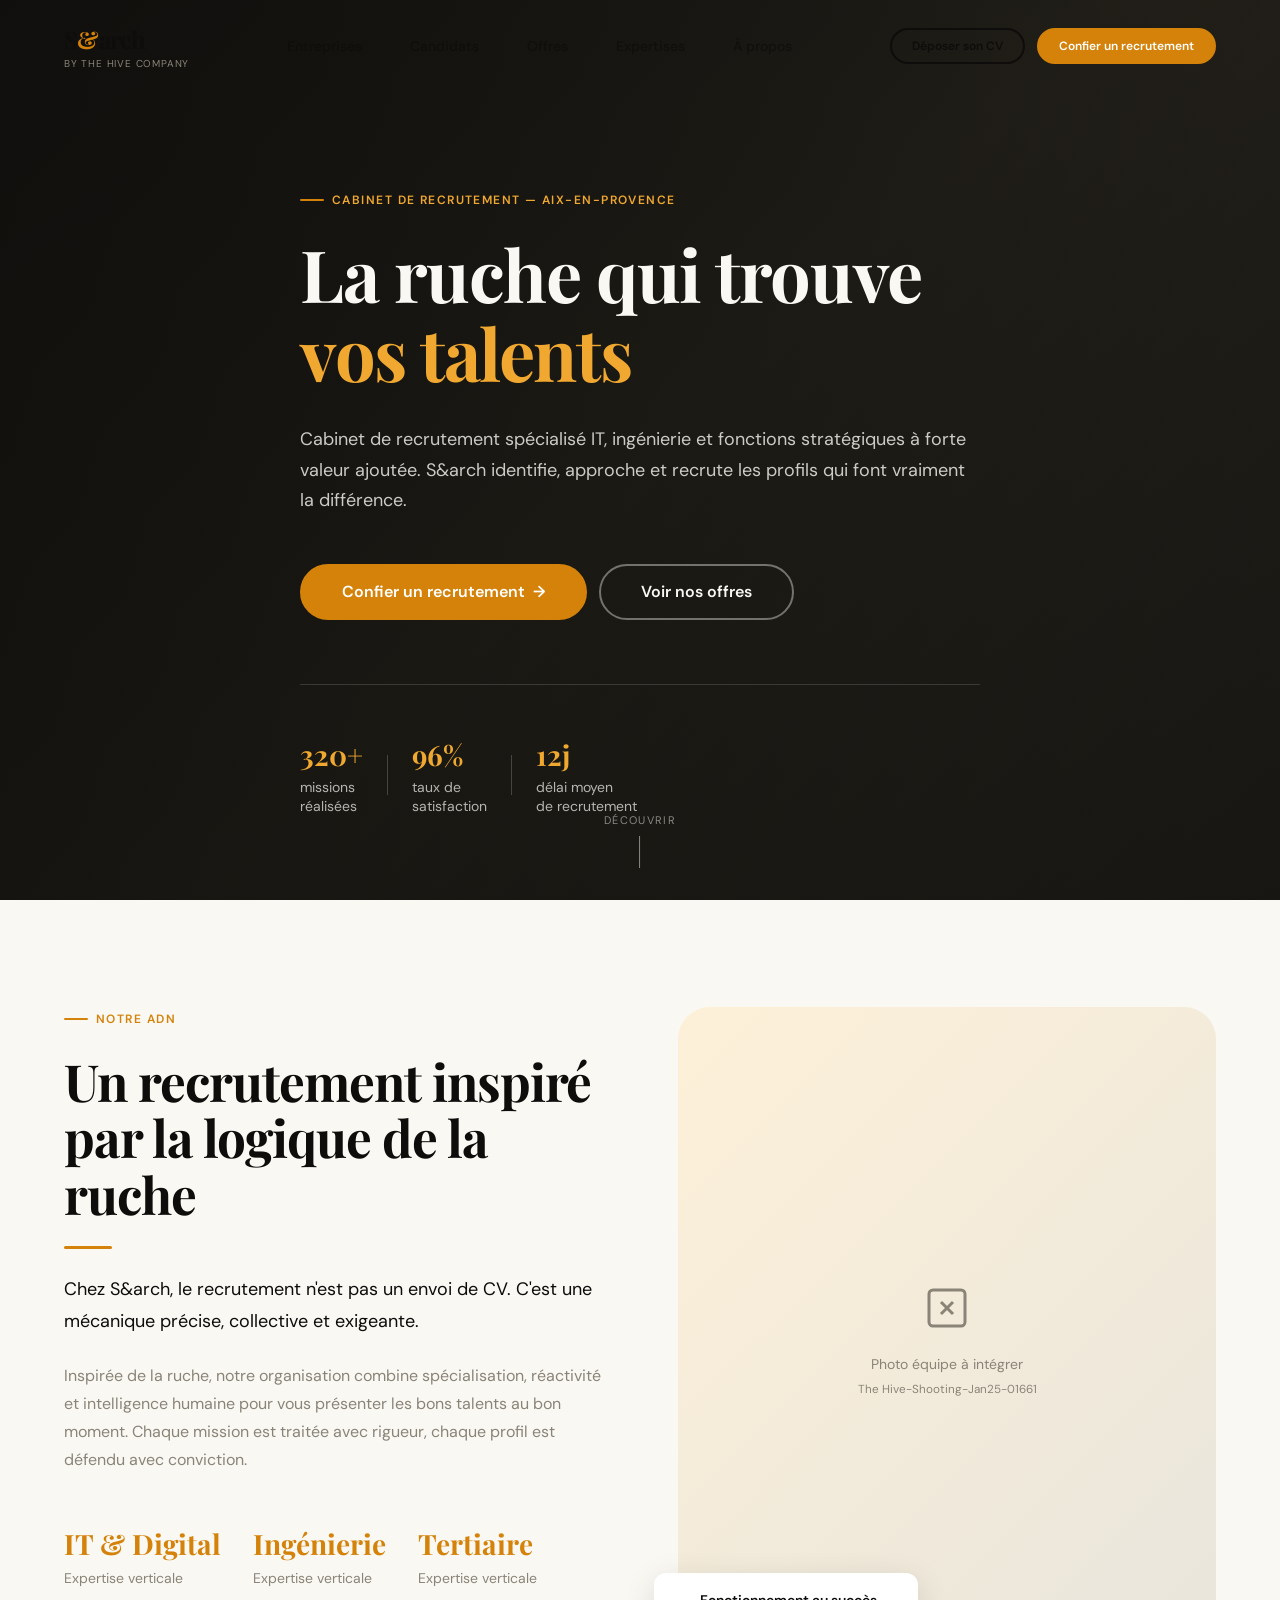
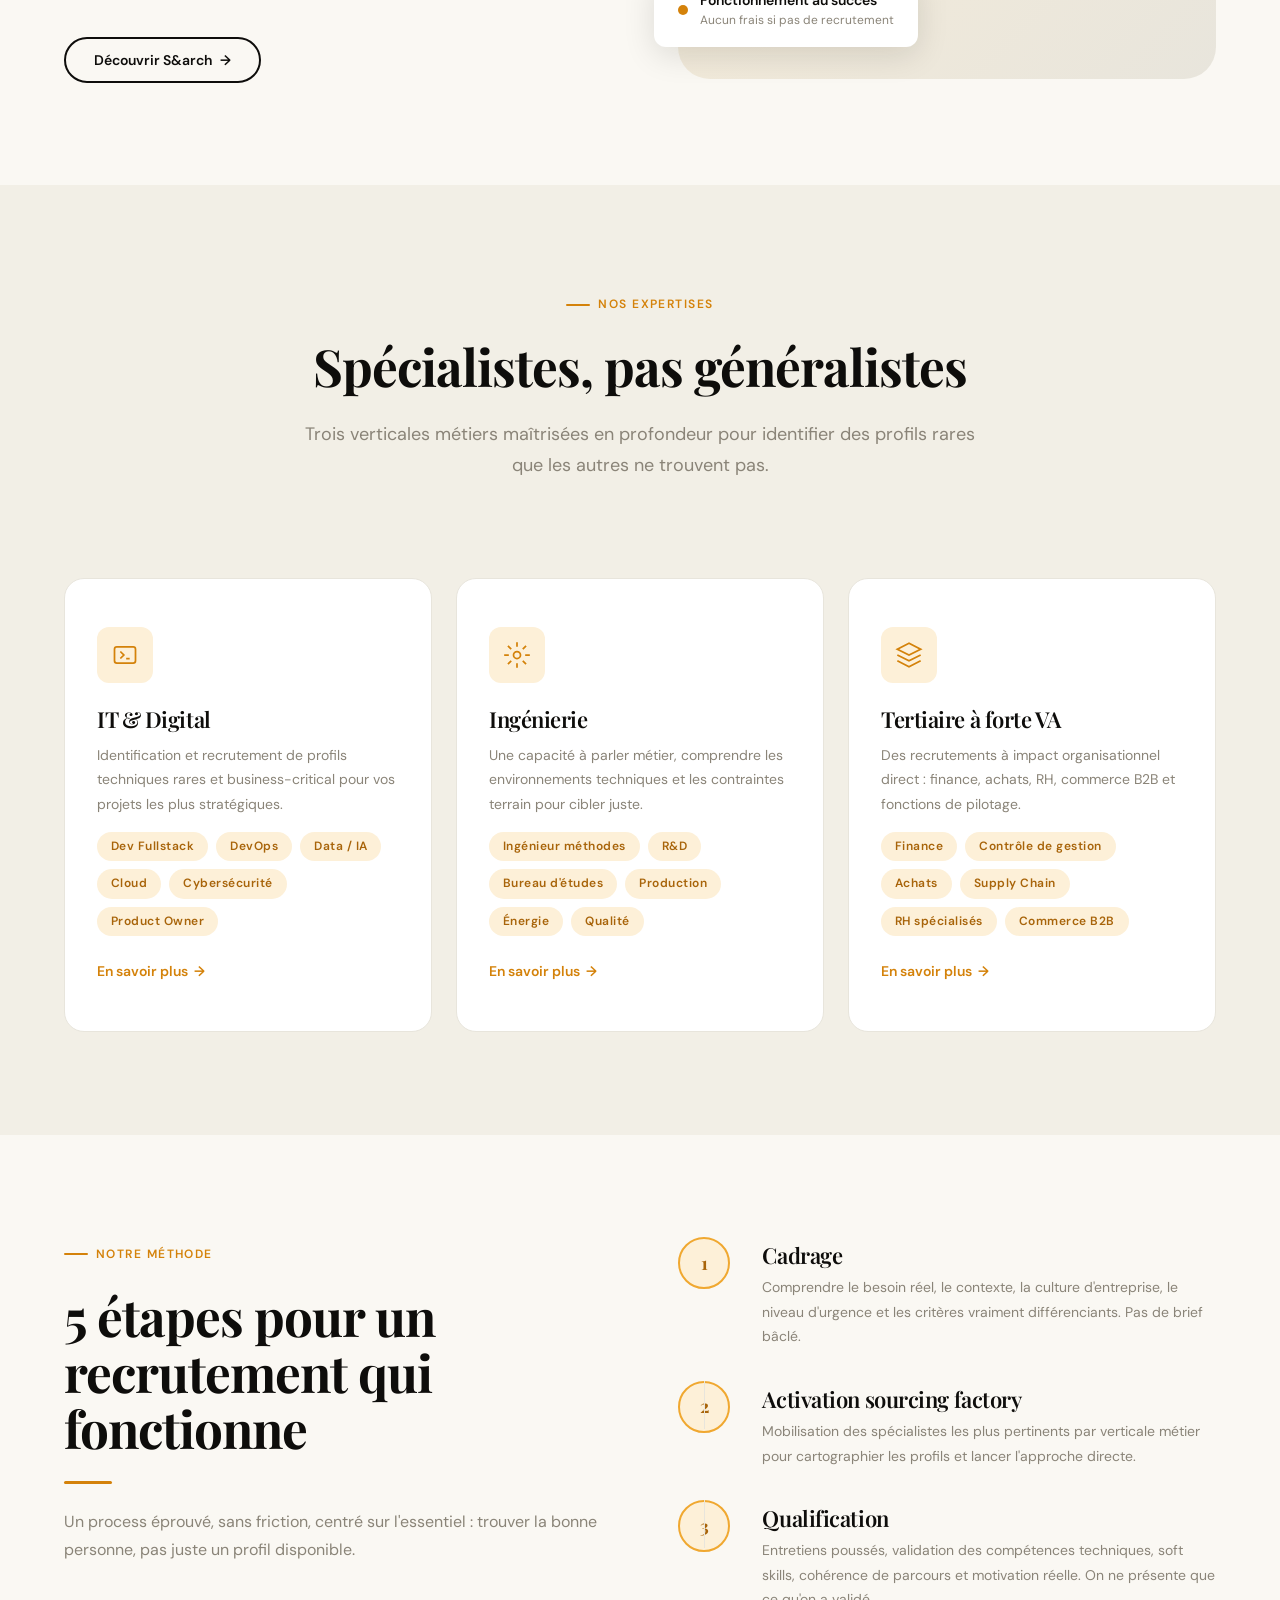
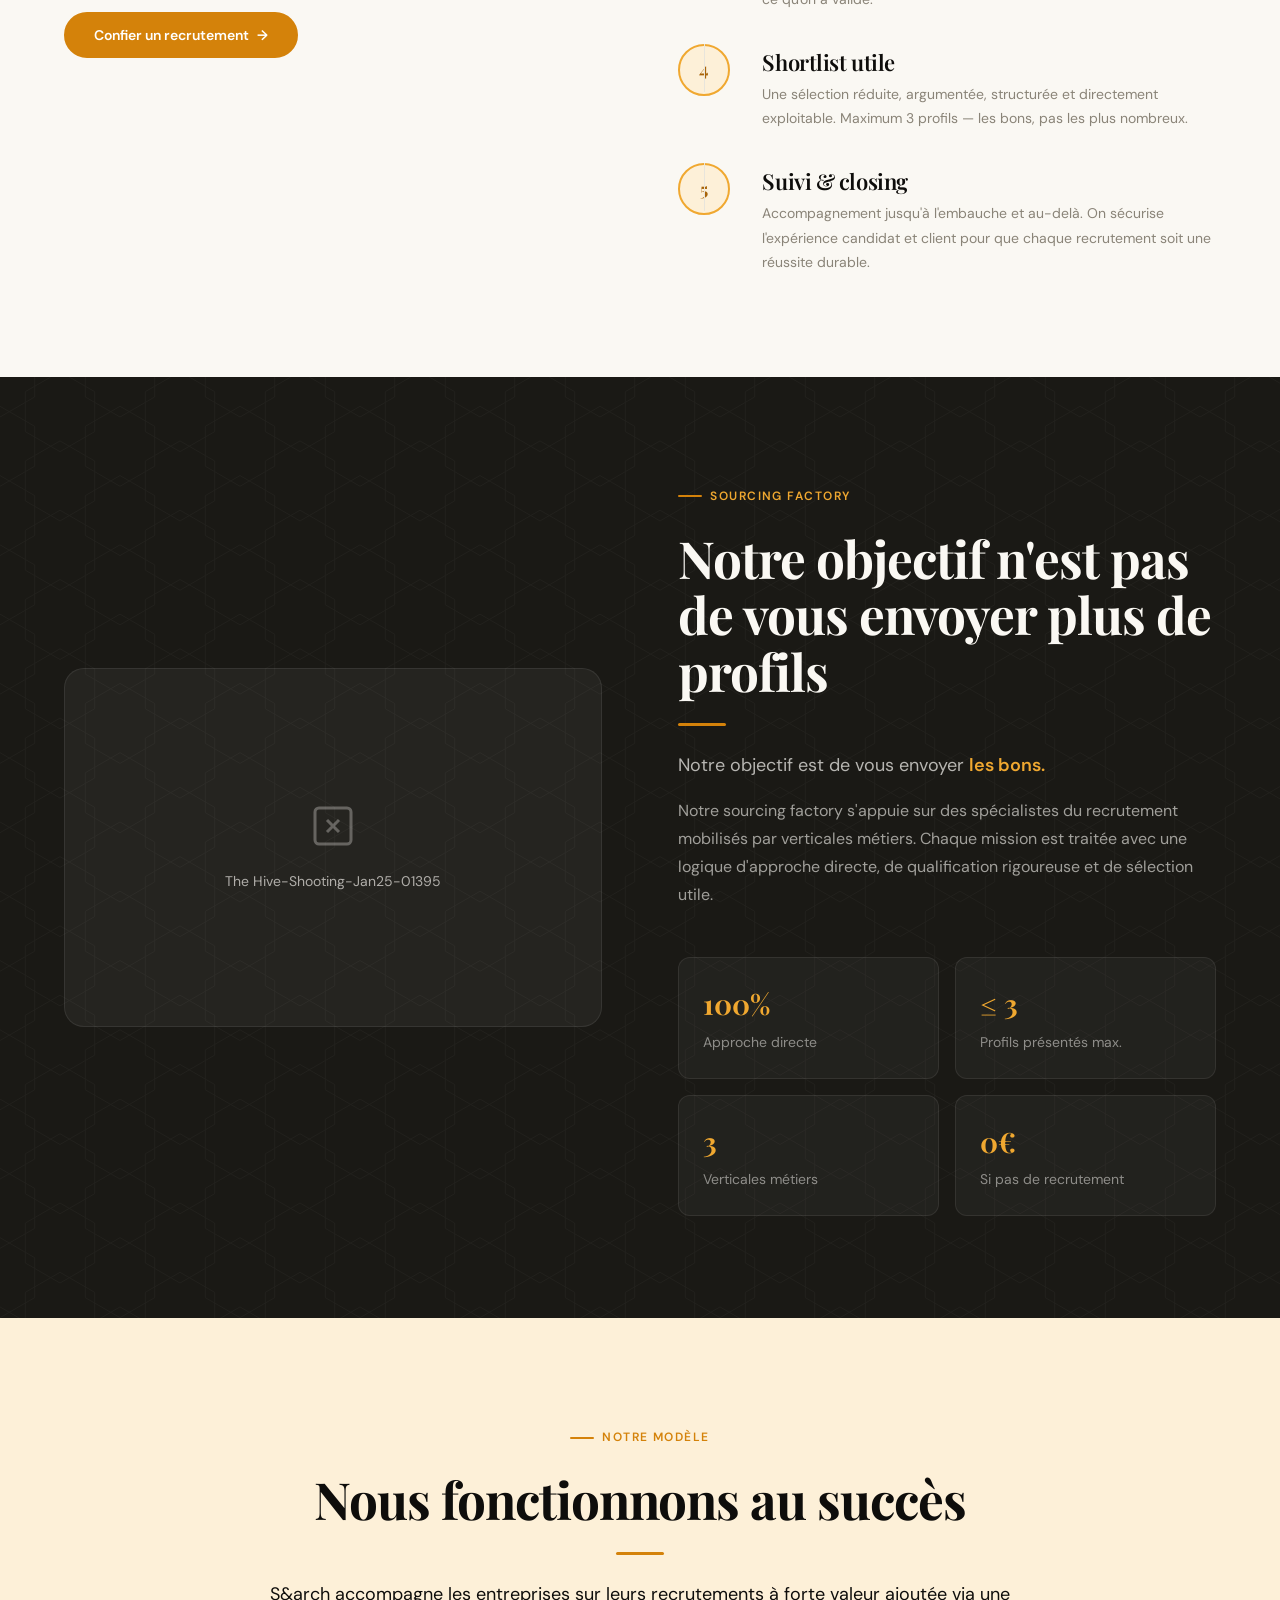
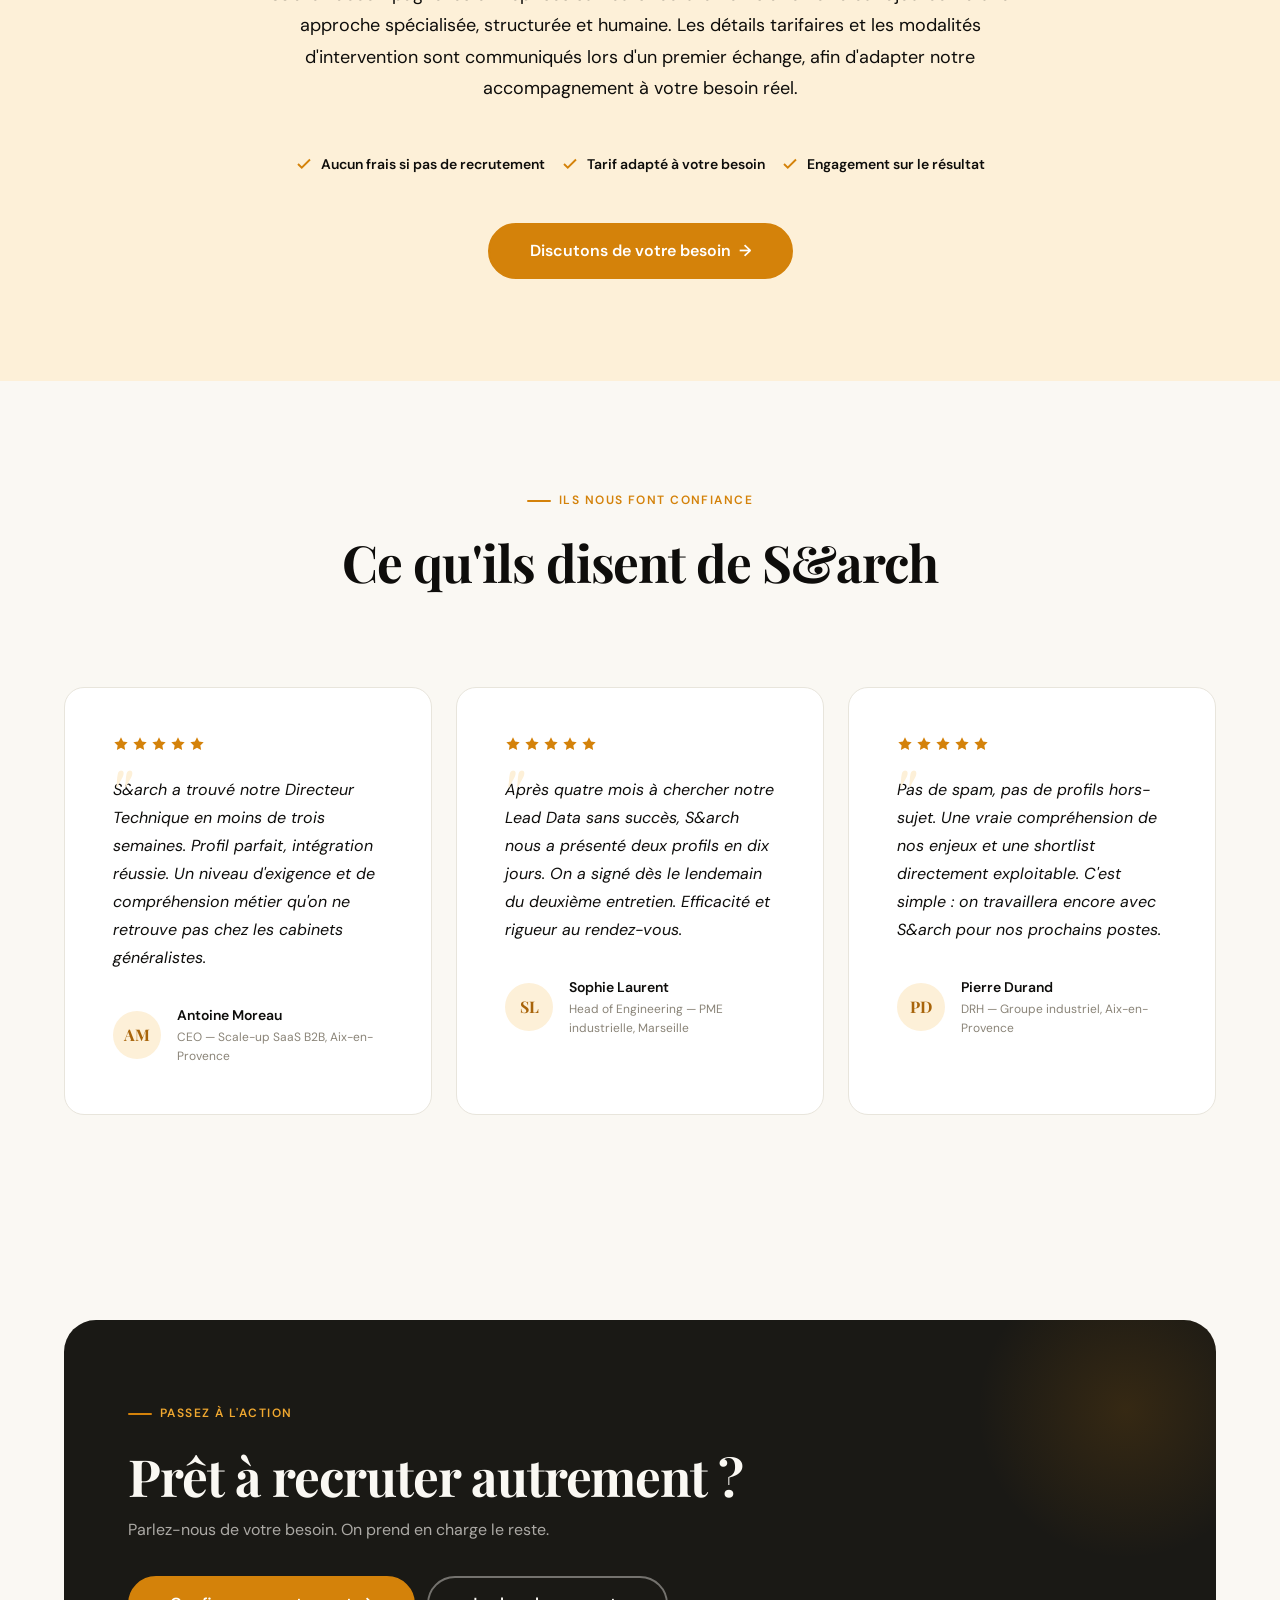
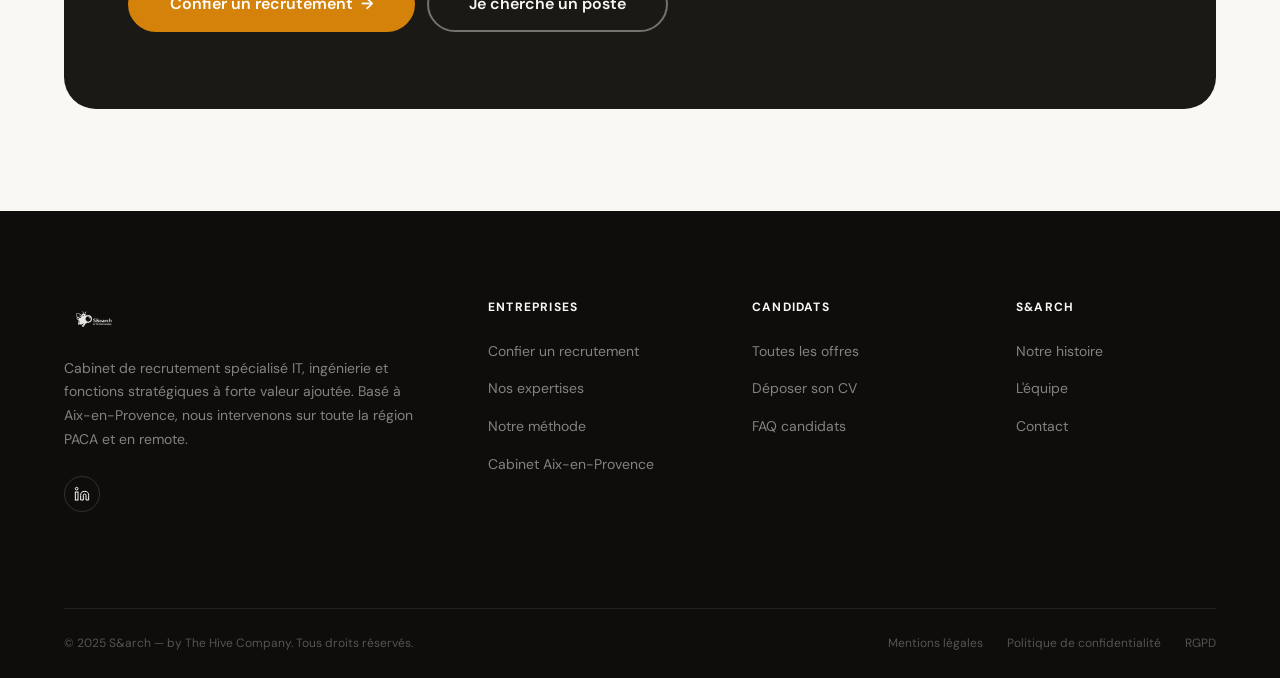
==== index.html @ 245929fc "init: site S&arch" ====
<!DOCTYPE html>
<html lang="fr">
<head>
  <meta charset="UTF-8">
  <meta name="viewport" content="width=device-width, initial-scale=1.0">
  <title>S&arch — Cabinet de recrutement IT, Ingénierie & Fonctions stratégiques | Aix-en-Provence</title>
  <meta name="description" content="S&arch accompagne vos recrutements IT, ingénierie et fonctions stratégiques à Aix-en-Provence. Approche spécialisée et fonctionnement au succès. By The Hive Company.">
  <meta name="keywords" content="cabinet de recrutement Aix-en-Provence, recrutement IT, recrutement ingénierie, cabinet recrutement Aix">
  <meta property="og:title" content="S&arch — La ruche qui trouve vos talents">
  <meta property="og:description" content="Cabinet de recrutement spécialisé IT, ingénierie et fonctions stratégiques. By The Hive Company, Aix-en-Provence.">
  <meta property="og:type" content="website">
  <link rel="stylesheet" href="css/main.css">
  <link rel="stylesheet" href="css/components.css">
  <script type="application/ld+json">
  {
    "@context": "https://schema.org",
    "@type": "ProfessionalService",
    "name": "S&arch",
    "description": "Cabinet de recrutement spécialisé IT, ingénierie et fonctions stratégiques",
    "url": "https://search-hive.fr",
    "address": {
      "@type": "PostalAddress",
      "addressLocality": "Aix-en-Provence",
      "addressRegion": "Provence-Alpes-Côte d'Azur",
      "addressCountry": "FR"
    }
  }
  </script>
</head>
<body>

<!-- ═══ NAVIGATION ═══════════════════════════ -->
<nav class="nav">
  <div class="nav__inner">
    <a href="index.html" class="nav__logo">
      S<span>&amp;</span>arch
      <small>by The Hive Company</small>
    </a>
    <ul class="nav__links">
      <li><a href="entreprises.html">Entreprises</a></li>
      <li><a href="candidats.html">Candidats</a></li>
      <li><a href="offres.html">Offres</a></li>
      <li><a href="expertises.html">Expertises</a></li>
      <li><a href="a-propos.html">À propos</a></li>
    </ul>
    <div class="nav__ctas">
      <a href="candidats.html" class="btn btn--ghost btn--sm hide-mobile">Déposer son CV</a>
      <a href="contact.html" class="btn btn--primary btn--sm">Confier un recrutement</a>
    </div>
    <button class="nav__burger" aria-label="Menu">
      <span></span><span></span><span></span>
    </button>
  </div>
</nav>

<!-- ═══ MOBILE MENU ══════════════════════════ -->
<div class="nav__mobile">
  <button class="nav__mobile-close" aria-label="Fermer">✕</button>
  <a href="entreprises.html">Entreprises</a>
  <a href="candidats.html">Candidats</a>
  <a href="offres.html">Offres</a>
  <a href="expertises.html">Expertises</a>
  <a href="a-propos.html">À propos</a>
  <a href="contact.html">Contact</a>
  <a href="contact.html" class="btn btn--primary">Confier un recrutement</a>
</div>

<!-- ═══ HERO ══════════════════════════════════ -->
<section class="hero">
  <div class="hero__bg">
    <!-- Placeholder : remplacer par The Hive-Shooting-Jan25-01712.jpg -->
    <div style="width:100%;height:100%;background:linear-gradient(135deg,#1A1915 0%,#2d2a20 50%,#1a1915 100%);"></div>
    <div class="hero__overlay"></div>
  </div>
  <div class="container">
    <div class="hero__content reveal">
      <div class="eyebrow" style="color:var(--honey-light);">
        <span>Cabinet de recrutement — Aix-en-Provence</span>
      </div>
      <h1>La ruche qui trouve<br><em>vos talents</em></h1>
      <p class="hero__sub">
        Cabinet de recrutement spécialisé IT, ingénierie et fonctions stratégiques à forte valeur ajoutée.
        S&arch identifie, approche et recrute les profils qui font vraiment la différence.
      </p>
      <div class="hero__ctas">
        <a href="contact.html" class="btn btn--primary btn--lg">
          Confier un recrutement <span class="arrow">→</span>
        </a>
        <a href="offres.html" class="btn btn--ghost-white btn--lg">Voir nos offres</a>
      </div>
      <div class="hero__proof reveal reveal-delay-2">
        <div>
          <div class="hero__proof-num"><span class="count-up" data-target="320">0</span>+</div>
          <div class="hero__proof-label">missions<br>réalisées</div>
        </div>
        <div class="hero__proof-sep"></div>
        <div>
          <div class="hero__proof-num"><span class="count-up" data-target="96">0</span>%</div>
          <div class="hero__proof-label">taux de<br>satisfaction</div>
        </div>
        <div class="hero__proof-sep"></div>
        <div>
          <div class="hero__proof-num"><span class="count-up" data-target="12">0</span>j</div>
          <div class="hero__proof-label">délai moyen<br>de recrutement</div>
        </div>
      </div>
    </div>
  </div>
  <!-- Scroll indicator -->
  <div style="position:absolute;bottom:32px;left:50%;transform:translateX(-50%);display:flex;flex-direction:column;align-items:center;gap:6px;opacity:0.5;">
    <span style="font-size:11px;letter-spacing:0.12em;text-transform:uppercase;color:var(--cream);">Découvrir</span>
    <div style="width:1px;height:32px;background:var(--cream);animation:scrollPulse 2s ease-in-out infinite;"></div>
  </div>
  <style>
    @keyframes scrollPulse { 0%,100%{opacity:0.3;transform:scaleY(0.6)} 50%{opacity:1;transform:scaleY(1)} }
  </style>
</section>

<!-- ═══ CONCEPT / ADN ════════════════════════ -->
<section class="section">
  <div class="container">
    <div class="grid-2" style="align-items:center;gap:clamp(40px,6vw,100px);">
      <div class="reveal">
        <div class="eyebrow">Notre ADN</div>
        <h2>Un recrutement inspiré<br>par la logique de la ruche</h2>
        <div class="divider"></div>
        <p style="font-size:var(--text-lg);color:var(--black);line-height:1.8;margin-bottom:var(--space-5);">
          Chez S&arch, le recrutement n'est pas un envoi de CV. C'est une mécanique précise, collective et exigeante.
        </p>
        <p>
          Inspirée de la ruche, notre organisation combine spécialisation, réactivité et intelligence humaine
          pour vous présenter les bons talents au bon moment. Chaque mission est traitée avec rigueur,
          chaque profil est défendu avec conviction.
        </p>
        <div style="display:flex;gap:var(--space-6);margin-top:var(--space-7);">
          <div>
            <div style="font-family:var(--font-display);font-size:var(--text-2xl);font-weight:700;color:var(--honey);">IT & Digital</div>
            <div style="font-size:var(--text-sm);color:var(--gray-warm);">Expertise verticale</div>
          </div>
          <div>
            <div style="font-family:var(--font-display);font-size:var(--text-2xl);font-weight:700;color:var(--honey);">Ingénierie</div>
            <div style="font-size:var(--text-sm);color:var(--gray-warm);">Expertise verticale</div>
          </div>
          <div>
            <div style="font-family:var(--font-display);font-size:var(--text-2xl);font-weight:700;color:var(--honey);">Tertiaire</div>
            <div style="font-size:var(--text-sm);color:var(--gray-warm);">Expertise verticale</div>
          </div>
        </div>
        <div style="margin-top:var(--space-7);">
          <a href="a-propos.html" class="btn btn--ghost">Découvrir S&arch <span class="arrow">→</span></a>
        </div>
      </div>
      <div class="reveal reveal-delay-2" style="position:relative;">
        <!-- Placeholder image : The Hive-Shooting-Jan25-01661.jpg -->
        <div style="aspect-ratio:4/5;border-radius:var(--radius-xl);background:var(--cream-dark);overflow:hidden;position:relative;">
          <div style="width:100%;height:100%;background:linear-gradient(135deg,var(--honey-pale) 0%,var(--gray-light) 100%);display:flex;align-items:center;justify-content:center;">
            <div style="text-align:center;color:var(--gray-warm);">
              <svg width="48" height="48" viewBox="0 0 24 24" fill="none" stroke="currentColor" stroke-width="1.5" style="margin:0 auto var(--space-3)"><rect x="3" y="3" width="18" height="18" rx="2"/><path d="m9 9 6 6m0-6-6 6"/></svg>
              <p style="font-size:var(--text-sm);">Photo équipe à intégrer<br><small>The Hive-Shooting-Jan25-01661</small></p>
            </div>
          </div>
        </div>
        <!-- Badge flottant -->
        <div style="position:absolute;bottom:32px;left:-24px;background:var(--white);border-radius:var(--radius-md);padding:var(--space-4) var(--space-5);box-shadow:0 8px 32px rgba(14,13,11,0.12);">
          <div style="display:flex;align-items:center;gap:var(--space-3);">
            <div style="width:10px;height:10px;border-radius:50%;background:var(--honey);animation:blink 2s ease-in-out infinite;"></div>
            <div>
              <div style="font-weight:600;font-size:var(--text-sm);color:var(--black);">Fonctionnement au succès</div>
              <div style="font-size:var(--text-xs);color:var(--gray-warm);">Aucun frais si pas de recrutement</div>
            </div>
          </div>
        </div>
        <style>@keyframes blink{0%,100%{opacity:1}50%{opacity:0.3}}</style>
      </div>
    </div>
  </div>
</section>

<!-- ═══ EXPERTISES ════════════════════════════ -->
<section class="section section--cream-dark">
  <div class="container">
    <div class="section-header reveal">
      <div class="eyebrow">Nos expertises</div>
      <h2>Spécialistes, pas généralistes</h2>
      <p>Trois verticales métiers maîtrisées en profondeur pour identifier des profils rares que les autres ne trouvent pas.</p>
    </div>
    <div class="grid-3 reveal reveal-delay-1">

      <!-- IT & Digital -->
      <div class="card-expertise">
        <div class="card-expertise__icon">
          <svg viewBox="0 0 24 24" fill="none" stroke="currentColor" stroke-width="1.5">
            <path d="M8 9l3 3-3 3M13 15h3M3 7a2 2 0 012-2h14a2 2 0 012 2v10a2 2 0 01-2 2H5a2 2 0 01-2-2V7z"/>
          </svg>
        </div>
        <h4>IT & Digital</h4>
        <p>Identification et recrutement de profils techniques rares et business-critical pour vos projets les plus stratégiques.</p>
        <div class="card-expertise__tags">
          <span class="tag tag--honey">Dev Fullstack</span>
          <span class="tag tag--honey">DevOps</span>
          <span class="tag tag--honey">Data / IA</span>
          <span class="tag tag--honey">Cloud</span>
          <span class="tag tag--honey">Cybersécurité</span>
          <span class="tag tag--honey">Product Owner</span>
        </div>
        <a href="expertises.html#it" style="display:inline-flex;align-items:center;gap:6px;margin-top:var(--space-5);font-size:var(--text-sm);font-weight:600;color:var(--honey);">
          En savoir plus <span>→</span>
        </a>
      </div>

      <!-- Ingénierie -->
      <div class="card-expertise">
        <div class="card-expertise__icon">
          <svg viewBox="0 0 24 24" fill="none" stroke="currentColor" stroke-width="1.5">
            <circle cx="12" cy="12" r="3"/>
            <path d="M12 1v4M12 19v4M4.22 4.22l2.83 2.83M16.95 16.95l2.83 2.83M1 12h4M19 12h4M4.22 19.78l2.83-2.83M16.95 7.05l2.83-2.83"/>
          </svg>
        </div>
        <h4>Ingénierie</h4>
        <p>Une capacité à parler métier, comprendre les environnements techniques et les contraintes terrain pour cibler juste.</p>
        <div class="card-expertise__tags">
          <span class="tag tag--honey">Ingénieur méthodes</span>
          <span class="tag tag--honey">R&D</span>
          <span class="tag tag--honey">Bureau d'études</span>
          <span class="tag tag--honey">Production</span>
          <span class="tag tag--honey">Énergie</span>
          <span class="tag tag--honey">Qualité</span>
        </div>
        <a href="expertises.html#ingenierie" style="display:inline-flex;align-items:center;gap:6px;margin-top:var(--space-5);font-size:var(--text-sm);font-weight:600;color:var(--honey);">
          En savoir plus <span>→</span>
        </a>
      </div>

      <!-- Tertiaire -->
      <div class="card-expertise">
        <div class="card-expertise__icon">
          <svg viewBox="0 0 24 24" fill="none" stroke="currentColor" stroke-width="1.5">
            <path d="M12 2L2 7l10 5 10-5-10-5zM2 17l10 5 10-5M2 12l10 5 10-5"/>
          </svg>
        </div>
        <h4>Tertiaire à forte VA</h4>
        <p>Des recrutements à impact organisationnel direct : finance, achats, RH, commerce B2B et fonctions de pilotage.</p>
        <div class="card-expertise__tags">
          <span class="tag tag--honey">Finance</span>
          <span class="tag tag--honey">Contrôle de gestion</span>
          <span class="tag tag--honey">Achats</span>
          <span class="tag tag--honey">Supply Chain</span>
          <span class="tag tag--honey">RH spécialisés</span>
          <span class="tag tag--honey">Commerce B2B</span>
        </div>
        <a href="expertises.html#tertiaire" style="display:inline-flex;align-items:center;gap:6px;margin-top:var(--space-5);font-size:var(--text-sm);font-weight:600;color:var(--honey);">
          En savoir plus <span>→</span>
        </a>
      </div>
    </div>
  </div>
</section>

<!-- ═══ PROCESS ════════════════════════════════ -->
<section class="section">
  <div class="container">
    <div class="grid-2" style="align-items:flex-start;gap:clamp(40px,6vw,100px);">
      <div class="reveal">
        <div class="eyebrow">Notre méthode</div>
        <h2>5 étapes pour un recrutement qui fonctionne</h2>
        <div class="divider"></div>
        <p>Un process éprouvé, sans friction, centré sur l'essentiel : trouver la bonne personne, pas juste un profil disponible.</p>
        <div style="margin-top:var(--space-7);">
          <a href="entreprises.html" class="btn btn--primary">Confier un recrutement <span class="arrow">→</span></a>
        </div>
      </div>
      <div class="reveal reveal-delay-1">
        <div class="process-step">
          <div class="process-step__num">1</div>
          <div class="process-step__body">
            <h4>Cadrage</h4>
            <p>Comprendre le besoin réel, le contexte, la culture d'entreprise, le niveau d'urgence et les critères vraiment différenciants. Pas de brief bâclé.</p>
          </div>
        </div>
        <div class="process-step" style="margin-top:var(--space-6);">
          <div class="process-step__num">2</div>
          <div class="process-step__body">
            <h4>Activation sourcing factory</h4>
            <p>Mobilisation des spécialistes les plus pertinents par verticale métier pour cartographier les profils et lancer l'approche directe.</p>
          </div>
        </div>
        <div class="process-step" style="margin-top:var(--space-6);">
          <div class="process-step__num">3</div>
          <div class="process-step__body">
            <h4>Qualification</h4>
            <p>Entretiens poussés, validation des compétences techniques, soft skills, cohérence de parcours et motivation réelle. On ne présente que ce qu'on a validé.</p>
          </div>
        </div>
        <div class="process-step" style="margin-top:var(--space-6);">
          <div class="process-step__num">4</div>
          <div class="process-step__body">
            <h4>Shortlist utile</h4>
            <p>Une sélection réduite, argumentée, structurée et directement exploitable. Maximum 3 profils — les bons, pas les plus nombreux.</p>
          </div>
        </div>
        <div class="process-step" style="margin-top:var(--space-6);">
          <div class="process-step__num">5</div>
          <div class="process-step__body">
            <h4>Suivi &amp; closing</h4>
            <p>Accompagnement jusqu'à l'embauche et au-delà. On sécurise l'expérience candidat et client pour que chaque recrutement soit une réussite durable.</p>
          </div>
        </div>
      </div>
    </div>
  </div>
</section>

<!-- ═══ SOURCING FACTORY ══════════════════════ -->
<section class="section section--dark" style="position:relative;">
  <div class="hex-pattern-bg" style="color:var(--cream);"></div>
  <div class="container" style="position:relative;z-index:1;">
    <div class="grid-2" style="align-items:center;gap:clamp(40px,6vw,80px);">
      <div class="reveal">
        <!-- Placeholder image : The Hive-Shooting-Jan25-01395.jpg -->
        <div style="aspect-ratio:3/2;border-radius:var(--radius-lg);background:rgba(255,255,255,0.05);border:1px solid rgba(255,255,255,0.08);overflow:hidden;display:flex;align-items:center;justify-content:center;">
          <div style="text-align:center;color:rgba(250,248,243,0.3);">
            <svg width="48" height="48" viewBox="0 0 24 24" fill="none" stroke="currentColor" stroke-width="1.5" style="margin:0 auto var(--space-3)"><rect x="3" y="3" width="18" height="18" rx="2"/><path d="m9 9 6 6m0-6-6 6"/></svg>
            <p style="font-size:var(--text-sm);">The Hive-Shooting-Jan25-01395</p>
          </div>
        </div>
      </div>
      <div class="reveal reveal-delay-1">
        <div class="eyebrow" style="color:var(--honey-light);">Sourcing Factory</div>
        <h2 style="color:var(--cream);">Notre objectif n'est pas de vous envoyer plus de profils</h2>
        <div class="divider"></div>
        <p style="color:rgba(250,248,243,0.7);font-size:var(--text-lg);">Notre objectif est de vous envoyer <strong style="color:var(--honey-light);">les bons.</strong></p>
        <p style="color:rgba(250,248,243,0.6);margin-top:var(--space-4);">
          Notre sourcing factory s'appuie sur des spécialistes du recrutement mobilisés par verticales métiers.
          Chaque mission est traitée avec une logique d'approche directe, de qualification rigoureuse et de
          sélection utile.
        </p>
        <div style="display:grid;grid-template-columns:1fr 1fr;gap:var(--space-4);margin-top:var(--space-7);">
          <div style="background:rgba(255,255,255,0.04);border:1px solid rgba(255,255,255,0.08);border-radius:var(--radius-md);padding:var(--space-5);">
            <div style="font-family:var(--font-display);font-size:var(--text-2xl);font-weight:700;color:var(--honey-light);">100%</div>
            <div style="font-size:var(--text-sm);color:rgba(250,248,243,0.5);margin-top:4px;">Approche directe</div>
          </div>
          <div style="background:rgba(255,255,255,0.04);border:1px solid rgba(255,255,255,0.08);border-radius:var(--radius-md);padding:var(--space-5);">
            <div style="font-family:var(--font-display);font-size:var(--text-2xl);font-weight:700;color:var(--honey-light);">≤ 3</div>
            <div style="font-size:var(--text-sm);color:rgba(250,248,243,0.5);margin-top:4px;">Profils présentés max.</div>
          </div>
          <div style="background:rgba(255,255,255,0.04);border:1px solid rgba(255,255,255,0.08);border-radius:var(--radius-md);padding:var(--space-5);">
            <div style="font-family:var(--font-display);font-size:var(--text-2xl);font-weight:700;color:var(--honey-light);">3</div>
            <div style="font-size:var(--text-sm);color:rgba(250,248,243,0.5);margin-top:4px;">Verticales métiers</div>
          </div>
          <div style="background:rgba(255,255,255,0.04);border:1px solid rgba(255,255,255,0.08);border-radius:var(--radius-md);padding:var(--space-5);">
            <div style="font-family:var(--font-display);font-size:var(--text-2xl);font-weight:700;color:var(--honey-light);">0€</div>
            <div style="font-size:var(--text-sm);color:rgba(250,248,243,0.5);margin-top:4px;">Si pas de recrutement</div>
          </div>
        </div>
      </div>
    </div>
  </div>
</section>

<!-- ═══ MODÈLE ÉCONOMIQUE ════════════════════ -->
<section class="section section--honey">
  <div class="container">
    <div style="max-width:760px;margin:0 auto;text-align:center;" class="reveal">
      <div class="eyebrow" style="justify-content:center;">Notre modèle</div>
      <h2>Nous fonctionnons au succès</h2>
      <div class="divider divider--center"></div>
      <p style="font-size:var(--text-lg);color:var(--black);margin-bottom:var(--space-7);">
        S&arch accompagne les entreprises sur leurs recrutements à forte valeur ajoutée via une approche
        spécialisée, structurée et humaine. Les détails tarifaires et les modalités d'intervention sont
        communiqués lors d'un premier échange, afin d'adapter notre accompagnement à votre besoin réel.
      </p>
      <div style="display:flex;justify-content:center;gap:var(--space-4);flex-wrap:wrap;">
        <div style="display:flex;align-items:center;gap:var(--space-2);font-size:var(--text-sm);font-weight:600;color:var(--black);">
          <svg width="18" height="18" viewBox="0 0 24 24" fill="none" stroke="var(--honey)" stroke-width="2.5"><polyline points="20 6 9 17 4 12"/></svg>
          Aucun frais si pas de recrutement
        </div>
        <div style="display:flex;align-items:center;gap:var(--space-2);font-size:var(--text-sm);font-weight:600;color:var(--black);">
          <svg width="18" height="18" viewBox="0 0 24 24" fill="none" stroke="var(--honey)" stroke-width="2.5"><polyline points="20 6 9 17 4 12"/></svg>
          Tarif adapté à votre besoin
        </div>
        <div style="display:flex;align-items:center;gap:var(--space-2);font-size:var(--text-sm);font-weight:600;color:var(--black);">
          <svg width="18" height="18" viewBox="0 0 24 24" fill="none" stroke="var(--honey)" stroke-width="2.5"><polyline points="20 6 9 17 4 12"/></svg>
          Engagement sur le résultat
        </div>
      </div>
      <div style="margin-top:var(--space-7);">
        <a href="contact.html" class="btn btn--primary btn--lg">Discutons de votre besoin <span class="arrow">→</span></a>
      </div>
    </div>
  </div>
</section>

<!-- ═══ TÉMOIGNAGES ═══════════════════════════ -->
<section class="section">
  <div class="container">
    <div class="section-header reveal">
      <div class="eyebrow">Ils nous font confiance</div>
      <h2>Ce qu'ils disent de S&arch</h2>
    </div>
    <div class="grid-3 reveal reveal-delay-1">

      <div class="card-testi">
        <div class="card-testi__stars">
          <svg viewBox="0 0 24 24"><path d="M12 2l3.09 6.26L22 9.27l-5 4.87 1.18 6.88L12 17.77l-6.18 3.25L7 14.14 2 9.27l6.91-1.01L12 2z"/></svg>
          <svg viewBox="0 0 24 24"><path d="M12 2l3.09 6.26L22 9.27l-5 4.87 1.18 6.88L12 17.77l-6.18 3.25L7 14.14 2 9.27l6.91-1.01L12 2z"/></svg>
          <svg viewBox="0 0 24 24"><path d="M12 2l3.09 6.26L22 9.27l-5 4.87 1.18 6.88L12 17.77l-6.18 3.25L7 14.14 2 9.27l6.91-1.01L12 2z"/></svg>
          <svg viewBox="0 0 24 24"><path d="M12 2l3.09 6.26L22 9.27l-5 4.87 1.18 6.88L12 17.77l-6.18 3.25L7 14.14 2 9.27l6.91-1.01L12 2z"/></svg>
          <svg viewBox="0 0 24 24"><path d="M12 2l3.09 6.26L22 9.27l-5 4.87 1.18 6.88L12 17.77l-6.18 3.25L7 14.14 2 9.27l6.91-1.01L12 2z"/></svg>
        </div>
        <p class="card-testi__quote">
          S&arch a trouvé notre Directeur Technique en moins de trois semaines. Profil parfait, intégration réussie.
          Un niveau d'exigence et de compréhension métier qu'on ne retrouve pas chez les cabinets généralistes.
        </p>
        <div class="card-testi__author">
          <div class="card-testi__avatar">AM</div>
          <div>
            <div class="card-testi__name">Antoine Moreau</div>
            <div class="card-testi__role">CEO — Scale-up SaaS B2B, Aix-en-Provence</div>
          </div>
        </div>
      </div>

      <div class="card-testi">
        <div class="card-testi__stars">
          <svg viewBox="0 0 24 24"><path d="M12 2l3.09 6.26L22 9.27l-5 4.87 1.18 6.88L12 17.77l-6.18 3.25L7 14.14 2 9.27l6.91-1.01L12 2z"/></svg>
          <svg viewBox="0 0 24 24"><path d="M12 2l3.09 6.26L22 9.27l-5 4.87 1.18 6.88L12 17.77l-6.18 3.25L7 14.14 2 9.27l6.91-1.01L12 2z"/></svg>
          <svg viewBox="0 0 24 24"><path d="M12 2l3.09 6.26L22 9.27l-5 4.87 1.18 6.88L12 17.77l-6.18 3.25L7 14.14 2 9.27l6.91-1.01L12 2z"/></svg>
          <svg viewBox="0 0 24 24"><path d="M12 2l3.09 6.26L22 9.27l-5 4.87 1.18 6.88L12 17.77l-6.18 3.25L7 14.14 2 9.27l6.91-1.01L12 2z"/></svg>
          <svg viewBox="0 0 24 24"><path d="M12 2l3.09 6.26L22 9.27l-5 4.87 1.18 6.88L12 17.77l-6.18 3.25L7 14.14 2 9.27l6.91-1.01L12 2z"/></svg>
        </div>
        <p class="card-testi__quote">
          Après quatre mois à chercher notre Lead Data sans succès, S&arch nous a présenté deux profils en
          dix jours. On a signé dès le lendemain du deuxième entretien. Efficacité et rigueur au rendez-vous.
        </p>
        <div class="card-testi__author">
          <div class="card-testi__avatar">SL</div>
          <div>
            <div class="card-testi__name">Sophie Laurent</div>
            <div class="card-testi__role">Head of Engineering — PME industrielle, Marseille</div>
          </div>
        </div>
      </div>

      <div class="card-testi">
        <div class="card-testi__stars">
          <svg viewBox="0 0 24 24"><path d="M12 2l3.09 6.26L22 9.27l-5 4.87 1.18 6.88L12 17.77l-6.18 3.25L7 14.14 2 9.27l6.91-1.01L12 2z"/></svg>
          <svg viewBox="0 0 24 24"><path d="M12 2l3.09 6.26L22 9.27l-5 4.87 1.18 6.88L12 17.77l-6.18 3.25L7 14.14 2 9.27l6.91-1.01L12 2z"/></svg>
          <svg viewBox="0 0 24 24"><path d="M12 2l3.09 6.26L22 9.27l-5 4.87 1.18 6.88L12 17.77l-6.18 3.25L7 14.14 2 9.27l6.91-1.01L12 2z"/></svg>
          <svg viewBox="0 0 24 24"><path d="M12 2l3.09 6.26L22 9.27l-5 4.87 1.18 6.88L12 17.77l-6.18 3.25L7 14.14 2 9.27l6.91-1.01L12 2z"/></svg>
          <svg viewBox="0 0 24 24"><path d="M12 2l3.09 6.26L22 9.27l-5 4.87 1.18 6.88L12 17.77l-6.18 3.25L7 14.14 2 9.27l6.91-1.01L12 2z"/></svg>
        </div>
        <p class="card-testi__quote">
          Pas de spam, pas de profils hors-sujet. Une vraie compréhension de nos enjeux et une shortlist
          directement exploitable. C'est simple : on travaillera encore avec S&arch pour nos prochains postes.
        </p>
        <div class="card-testi__author">
          <div class="card-testi__avatar">PD</div>
          <div>
            <div class="card-testi__name">Pierre Durand</div>
            <div class="card-testi__role">DRH — Groupe industriel, Aix-en-Provence</div>
          </div>
        </div>
      </div>

    </div>
  </div>
</section>

<!-- ═══ CTA FINAL ══════════════════════════════ -->
<section class="section" style="padding-bottom:clamp(60px,8vw,120px);">
  <div class="container">
    <div class="cta-banner reveal">
      <div>
        <div class="eyebrow" style="color:var(--honey-light);">Passez à l'action</div>
        <h2>Prêt à recruter autrement ?</h2>
        <p>Parlez-nous de votre besoin. On prend en charge le reste.</p>
      </div>
      <div class="cta-banner__actions">
        <a href="contact.html" class="btn btn--primary btn--lg">Confier un recrutement <span class="arrow">→</span></a>
        <a href="candidats.html" class="btn btn--ghost-white btn--lg">Je cherche un poste</a>
      </div>
    </div>
  </div>
</section>

<!-- ═══ FOOTER ════════════════════════════════ -->
<footer>
  <div class="container">
    <div class="footer__top">
      <div class="footer__brand">
        <a href="index.html" class="footer__logo-img"><img src="assets/images/logo-sarch-transparent.png" alt="S&arch"></a>
        <p>Cabinet de recrutement spécialisé IT, ingénierie et fonctions stratégiques à forte valeur ajoutée. Basé à Aix-en-Provence, nous intervenons sur toute la région PACA et en remote.</p>
        <div class="socials">
          <a href="#" class="social-link" aria-label="LinkedIn">
            <svg viewBox="0 0 24 24" fill="none" stroke="currentColor" stroke-width="1.5">
              <path d="M16 8a6 6 0 016 6v7h-4v-7a2 2 0 00-2-2 2 2 0 00-2 2v7h-4v-7a6 6 0 016-6z"/>
              <rect x="2" y="9" width="4" height="12"/><circle cx="4" cy="4" r="2"/>
            </svg>
          </a>
        </div>
      </div>
      <div class="footer__col">
        <h5>Entreprises</h5>
        <ul>
          <li><a href="entreprises.html">Confier un recrutement</a></li>
          <li><a href="expertises.html">Nos expertises</a></li>
          <li><a href="a-propos.html#process">Notre méthode</a></li>
          <li><a href="landing.html">Cabinet Aix-en-Provence</a></li>
        </ul>
      </div>
      <div class="footer__col">
        <h5>Candidats</h5>
        <ul>
          <li><a href="offres.html">Toutes les offres</a></li>
          <li><a href="candidats.html">Déposer son CV</a></li>
          <li><a href="candidats.html#faq">FAQ candidats</a></li>
        </ul>
      </div>
      <div class="footer__col">
        <h5>S&arch</h5>
        <ul>
          <li><a href="a-propos.html">Notre histoire</a></li>
          <li><a href="a-propos.html#equipe">L'équipe</a></li>
          <li><a href="contact.html">Contact</a></li>
        </ul>
      </div>
    </div>
    <div class="footer__bottom">
      <p>© 2025 S&arch — by The Hive Company. Tous droits réservés.</p>
      <div style="display:flex;gap:var(--space-5);">
        <a href="#">Mentions légales</a>
        <a href="#">Politique de confidentialité</a>
        <a href="#">RGPD</a>
      </div>
    </div>
  </div>
</footer>

<script src="js/main.js"></script>
</body>
</html>
---- css/main.css ----
/* =========================================
   S&arch — Main CSS
   Variables, Reset, Typography, Base
   ========================================= */

@import url('https://fonts.googleapis.com/css2?family=Playfair+Display:wght@400;600;700;900&family=Cabinet+Grotesk:wght@300;400;500;700&display=swap');
@import url('https://fonts.googleapis.com/css2?family=DM+Sans:wght@300;400;500;600&display=swap');

:root {
  /* Couleurs */
  --cream:        #FAF8F3;
  --cream-dark:   #F2EFE6;
  --black:        #0E0D0B;
  --black-soft:   #1A1915;
  --honey:        #D4820A;
  --honey-light:  #F0A830;
  --honey-pale:   #FDF0D8;
  --honey-dark:   #A8640A;
  --brown:        #5C3D1E;
  --gray-warm:    #8A8478;
  --gray-light:   #E8E5DC;
  --white:        #FFFFFF;

  /* Typographie */
  --font-display: 'Playfair Display', Georgia, serif;
  --font-body:    'DM Sans', system-ui, sans-serif;

  /* Tailles */
  --text-xs:   12px;
  --text-sm:   14px;
  --text-base: 16px;
  --text-lg:   18px;
  --text-xl:   22px;
  --text-2xl:  28px;
  --text-3xl:  38px;
  --text-4xl:  52px;
  --text-5xl:  72px;

  /* Espacements */
  --space-1: 4px;
  --space-2: 8px;
  --space-3: 12px;
  --space-4: 16px;
  --space-5: 24px;
  --space-6: 32px;
  --space-7: 48px;
  --space-8: 64px;
  --space-9: 96px;
  --space-10: 128px;

  /* Layout */
  --max-width: 1280px;
  --gutter: clamp(24px, 5vw, 80px);
  --radius-sm: 6px;
  --radius-md: 12px;
  --radius-lg: 20px;
  --radius-xl: 32px;

  /* Transitions */
  --ease: cubic-bezier(0.25, 0.1, 0.25, 1);
  --ease-out: cubic-bezier(0, 0, 0.2, 1);
  --duration: 0.3s;
}

/* ─── Reset ─────────────────────────────── */
*, *::before, *::after { box-sizing: border-box; margin: 0; padding: 0; }
html { scroll-behavior: smooth; font-size: 16px; -webkit-text-size-adjust: 100%; }
body {
  font-family: var(--font-body);
  background: var(--cream);
  color: var(--black);
  line-height: 1.6;
  overflow-x: hidden;
}
img { max-width: 100%; height: auto; display: block; }
a { color: inherit; text-decoration: none; }
ul, ol { list-style: none; }
button { cursor: pointer; font-family: inherit; border: none; background: none; }
input, textarea, select { font-family: inherit; font-size: inherit; }

/* ─── Typographie ────────────────────────── */
h1, h2, h3, h4, h5 {
  font-family: var(--font-display);
  line-height: 1.1;
  letter-spacing: -0.02em;
  color: var(--black);
}
h1 { font-size: clamp(var(--text-3xl), 6vw, var(--text-5xl)); font-weight: 700; }
h2 { font-size: clamp(var(--text-2xl), 4vw, var(--text-4xl)); font-weight: 700; }
h3 { font-size: clamp(var(--text-xl), 2.5vw, var(--text-3xl)); font-weight: 600; }
h4 { font-size: var(--text-xl); font-weight: 600; }
h5 { font-size: var(--text-lg); font-weight: 600; }
p { font-size: var(--text-base); color: var(--gray-warm); line-height: 1.75; }
strong { font-weight: 600; color: var(--black); }

/* ─── Layout ─────────────────────────────── */
.container {
  max-width: var(--max-width);
  margin: 0 auto;
  padding: 0 var(--gutter);
}
.section { padding: clamp(60px, 8vw, 120px) 0; }
.section--dark {
  background: var(--black-soft);
  color: var(--cream);
}
.section--dark h2, .section--dark h3, .section--dark h4 { color: var(--cream); }
.section--dark p { color: rgba(250,248,243,0.65); }
.section--honey { background: var(--honey-pale); }
.section--cream-dark { background: var(--cream-dark); }

/* ─── Utilitaires ────────────────────────── */
.text-honey   { color: var(--honey); }
.text-center  { text-align: center; }
.text-muted   { color: var(--gray-warm); }
.uppercase    { text-transform: uppercase; letter-spacing: 0.1em; font-size: var(--text-xs); font-weight: 600; }
.eyebrow {
  display: inline-flex;
  align-items: center;
  gap: var(--space-2);
  font-size: var(--text-xs);
  font-weight: 600;
  text-transform: uppercase;
  letter-spacing: 0.12em;
  color: var(--honey);
  margin-bottom: var(--space-5);
}
.eyebrow::before {
  content: '';
  display: inline-block;
  width: 24px;
  height: 2px;
  background: var(--honey);
  border-radius: 2px;
}
.grid-2 { display: grid; grid-template-columns: repeat(2, 1fr); gap: var(--space-6); }
.grid-3 { display: grid; grid-template-columns: repeat(3, 1fr); gap: var(--space-5); }
.grid-4 { display: grid; grid-template-columns: repeat(4, 1fr); gap: var(--space-5); }
.flex    { display: flex; }
.flex-center { display: flex; align-items: center; justify-content: center; }
.flex-between { display: flex; align-items: center; justify-content: space-between; }
.gap-2 { gap: var(--space-2); }
.gap-4 { gap: var(--space-4); }
.gap-6 { gap: var(--space-6); }
.mt-2 { margin-top: var(--space-2); }
.mt-4 { margin-top: var(--space-4); }
.mt-5 { margin-top: var(--space-5); }
.mt-6 { margin-top: var(--space-6); }
.mt-7 { margin-top: var(--space-7); }
.mt-8 { margin-top: var(--space-8); }
.mb-4 { margin-bottom: var(--space-4); }
.mb-5 { margin-bottom: var(--space-5); }
.mb-6 { margin-bottom: var(--space-6); }

/* ─── Animations reveal ──────────────────── */
.reveal {
  opacity: 0;
  transform: translateY(28px);
  transition: opacity 0.7s var(--ease-out), transform 0.7s var(--ease-out);
}
.reveal.visible { opacity: 1; transform: translateY(0); }
.reveal-delay-1 { transition-delay: 0.1s; }
.reveal-delay-2 { transition-delay: 0.2s; }
.reveal-delay-3 { transition-delay: 0.3s; }
.reveal-delay-4 { transition-delay: 0.4s; }

/* ─── Hexagone décoratif ─────────────────── */
.hex-deco {
  position: absolute;
  width: 60px;
  height: 60px;
  opacity: 0.06;
  pointer-events: none;
}

/* ─── Séparateur ─────────────────────────── */
.divider {
  width: 48px;
  height: 3px;
  background: var(--honey);
  border-radius: 2px;
  margin: var(--space-5) 0;
}
.divider--center { margin: var(--space-5) auto; }

/* ─── Responsive ─────────────────────────── */
@media (max-width: 1024px) {
  .grid-4 { grid-template-columns: repeat(2, 1fr); }
}
@media (max-width: 768px) {
  .grid-2, .grid-3, .grid-4 { grid-template-columns: 1fr; }
  .hide-mobile { display: none; }
}
---- css/components.css ----
/* =========================================
   S&arch — Components CSS
   Nav, Footer, Boutons, Cards, Forms
   ========================================= */

/* ─── Navigation ─────────────────────────── */
.nav {
  position: fixed;
  top: 0; left: 0; right: 0;
  z-index: 1000;
  transition: background var(--duration) var(--ease),
              box-shadow var(--duration) var(--ease);
}
.nav.scrolled {
  background: rgba(250, 248, 243, 0.95);
  backdrop-filter: blur(12px);
  -webkit-backdrop-filter: blur(12px);
  box-shadow: 0 1px 0 var(--gray-light);
}
.nav__inner {
  display: flex;
  align-items: center;
  justify-content: space-between;
  padding: 20px var(--gutter);
  max-width: var(--max-width);
  margin: 0 auto;
}
.nav__logo {
  font-family: var(--font-display);
  font-size: 24px;
  font-weight: 700;
  color: var(--black);
  letter-spacing: -0.03em;
  transition: color var(--duration);
}
.nav__logo span { color: var(--honey); }
.nav__logo small {
  display: block;
  font-family: var(--font-body);
  font-size: 10px;
  font-weight: 400;
  letter-spacing: 0.08em;
  text-transform: uppercase;
  color: var(--gray-warm);
  margin-top: -2px;
}
.nav__links {
  display: flex;
  align-items: center;
  gap: var(--space-7);
}
.nav__links a {
  font-size: var(--text-sm);
  font-weight: 500;
  color: var(--black);
  opacity: 0.7;
  transition: opacity var(--duration), color var(--duration);
  position: relative;
}
.nav__links a::after {
  content: '';
  position: absolute;
  bottom: -2px; left: 0; right: 0;
  height: 1.5px;
  background: var(--honey);
  transform: scaleX(0);
  transition: transform var(--duration) var(--ease);
}
.nav__links a:hover { opacity: 1; }
.nav__links a:hover::after { transform: scaleX(1); }
.nav__links a.active { opacity: 1; color: var(--honey); }
.nav__ctas { display: flex; align-items: center; gap: var(--space-3); }
.nav__burger {
  display: none;
  flex-direction: column;
  gap: 5px;
  padding: 4px;
  cursor: pointer;
}
.nav__burger span {
  display: block;
  width: 24px;
  height: 2px;
  background: var(--black);
  border-radius: 2px;
  transition: transform 0.3s, opacity 0.3s;
}
.nav__mobile {
  display: none;
  position: fixed;
  top: 0; left: 0; right: 0; bottom: 0;
  background: var(--cream);
  z-index: 999;
  flex-direction: column;
  align-items: center;
  justify-content: center;
  gap: var(--space-6);
}
.nav__mobile.open { display: flex; }
.nav__mobile a {
  font-family: var(--font-display);
  font-size: var(--text-3xl);
  font-weight: 700;
  color: var(--black);
  transition: color var(--duration);
}
.nav__mobile a:hover { color: var(--honey); }
.nav__mobile-close {
  position: absolute;
  top: 24px; right: var(--gutter);
  font-size: 28px;
  cursor: pointer;
  color: var(--black);
}

@media (max-width: 1024px) {
  .nav__links, .nav__ctas .btn--ghost { display: none; }
  .nav__burger { display: flex; }
}

/* ─── Boutons ────────────────────────────── */
.btn {
  display: inline-flex;
  align-items: center;
  justify-content: center;
  gap: var(--space-2);
  padding: 14px 28px;
  border-radius: 100px;
  font-size: var(--text-sm);
  font-weight: 600;
  line-height: 1;
  transition: all var(--duration) var(--ease);
  white-space: nowrap;
  cursor: pointer;
}
.btn--primary {
  background: var(--honey);
  color: var(--white);
  border: 2px solid var(--honey);
}
.btn--primary:hover {
  background: var(--honey-dark);
  border-color: var(--honey-dark);
  transform: translateY(-1px);
  box-shadow: 0 8px 24px rgba(212, 130, 10, 0.3);
}
.btn--ghost {
  background: transparent;
  color: var(--black);
  border: 2px solid var(--black);
}
.btn--ghost:hover {
  background: var(--black);
  color: var(--cream);
  transform: translateY(-1px);
}
.btn--ghost-white {
  background: transparent;
  color: var(--cream);
  border: 2px solid rgba(250,248,243,0.4);
}
.btn--ghost-white:hover {
  background: var(--cream);
  color: var(--black);
  border-color: var(--cream);
}
.btn--honey-outline {
  background: transparent;
  color: var(--honey);
  border: 2px solid var(--honey);
}
.btn--honey-outline:hover {
  background: var(--honey);
  color: var(--white);
}
.btn--lg { padding: 18px 40px; font-size: var(--text-base); }
.btn--sm { padding: 10px 20px; font-size: var(--text-xs); }
.btn .arrow {
  transition: transform var(--duration) var(--ease);
}
.btn:hover .arrow { transform: translateX(4px); }

/* ─── Tags & badges ──────────────────────── */
.tag {
  display: inline-flex;
  align-items: center;
  padding: 5px 14px;
  border-radius: 100px;
  font-size: var(--text-xs);
  font-weight: 600;
  letter-spacing: 0.04em;
}
.tag--honey { background: var(--honey-pale); color: var(--honey-dark); }
.tag--dark   { background: rgba(14,13,11,0.07); color: var(--black); }
.tag--white  { background: rgba(255,255,255,0.15); color: var(--cream); border: 1px solid rgba(255,255,255,0.2); }

/* ─── Cards expertise ────────────────────── */
.card-expertise {
  background: var(--white);
  border: 1px solid var(--gray-light);
  border-radius: var(--radius-lg);
  padding: var(--space-7) var(--space-6);
  transition: box-shadow var(--duration) var(--ease),
              transform var(--duration) var(--ease),
              border-color var(--duration);
  position: relative;
  overflow: hidden;
}
.card-expertise::before {
  content: '';
  position: absolute;
  bottom: 0; left: 0; right: 0;
  height: 3px;
  background: var(--honey);
  transform: scaleX(0);
  transition: transform 0.4s var(--ease);
  transform-origin: left;
}
.card-expertise:hover {
  box-shadow: 0 16px 48px rgba(14,13,11,0.09);
  transform: translateY(-4px);
  border-color: var(--honey-light);
}
.card-expertise:hover::before { transform: scaleX(1); }
.card-expertise__icon {
  width: 56px;
  height: 56px;
  background: var(--honey-pale);
  border-radius: var(--radius-md);
  display: flex;
  align-items: center;
  justify-content: center;
  margin-bottom: var(--space-5);
}
.card-expertise__icon svg { width: 28px; height: 28px; color: var(--honey); }
.card-expertise h4 { margin-bottom: var(--space-3); font-size: var(--text-xl); }
.card-expertise p  { font-size: var(--text-sm); margin-bottom: var(--space-4); }
.card-expertise__tags { display: flex; flex-wrap: wrap; gap: var(--space-2); }

/* ─── Cards témoignages ──────────────────── */
.card-testi {
  background: var(--white);
  border: 1px solid var(--gray-light);
  border-radius: var(--radius-lg);
  padding: var(--space-7);
  transition: box-shadow var(--duration) var(--ease);
}
.card-testi:hover {
  box-shadow: 0 12px 40px rgba(14,13,11,0.08);
}
.card-testi__stars {
  display: flex;
  gap: 3px;
  margin-bottom: var(--space-5);
}
.card-testi__stars svg {
  width: 16px;
  height: 16px;
  fill: var(--honey);
  color: var(--honey);
}
.card-testi__quote {
  font-size: var(--text-base);
  color: var(--black);
  line-height: 1.75;
  font-style: italic;
  margin-bottom: var(--space-6);
  position: relative;
}
.card-testi__quote::before {
  content: '"';
  font-family: var(--font-display);
  font-size: 80px;
  color: var(--honey-pale);
  position: absolute;
  top: -20px; left: -8px;
  line-height: 1;
  pointer-events: none;
  z-index: 0;
}
.card-testi__author {
  display: flex;
  align-items: center;
  gap: var(--space-4);
}
.card-testi__avatar {
  width: 48px;
  height: 48px;
  border-radius: 50%;
  background: var(--honey-pale);
  display: flex;
  align-items: center;
  justify-content: center;
  font-family: var(--font-display);
  font-size: var(--text-base);
  font-weight: 700;
  color: var(--honey-dark);
  flex-shrink: 0;
}
.card-testi__name { font-weight: 600; font-size: var(--text-sm); color: var(--black); }
.card-testi__role { font-size: var(--text-xs); color: var(--gray-warm); margin-top: 2px; }

/* ─── Cards offres ───────────────────────── */
.card-offre {
  background: var(--white);
  border: 1px solid var(--gray-light);
  border-radius: var(--radius-md);
  padding: var(--space-5) var(--space-6);
  display: flex;
  align-items: center;
  gap: var(--space-5);
  transition: all var(--duration) var(--ease);
  cursor: pointer;
}
.card-offre:hover {
  border-color: var(--honey);
  box-shadow: 0 8px 32px rgba(212,130,10,0.1);
  transform: translateX(4px);
}
.card-offre__logo {
  width: 56px;
  height: 56px;
  border-radius: var(--radius-sm);
  background: var(--cream-dark);
  display: flex;
  align-items: center;
  justify-content: center;
  font-size: 22px;
  flex-shrink: 0;
}
.card-offre__body { flex: 1; min-width: 0; }
.card-offre__title { font-weight: 600; font-size: var(--text-base); color: var(--black); margin-bottom: 4px; }
.card-offre__company { font-size: var(--text-sm); color: var(--gray-warm); margin-bottom: var(--space-3); }
.card-offre__meta { display: flex; flex-wrap: wrap; gap: var(--space-2); }
.card-offre__arrow {
  color: var(--gray-warm);
  transition: color var(--duration), transform var(--duration);
  flex-shrink: 0;
}
.card-offre:hover .card-offre__arrow {
  color: var(--honey);
  transform: translateX(4px);
}

/* ─── Process steps ──────────────────────── */
.process-step {
  display: flex;
  gap: var(--space-6);
  position: relative;
}
.process-step + .process-step { margin-top: var(--space-7); }
.process-step + .process-step::before {
  content: '';
  position: absolute;
  top: -var(--space-7);
  left: 26px;
  width: 1px;
  height: var(--space-7);
  background: var(--gray-light);
}
.process-step__num {
  width: 52px;
  height: 52px;
  border-radius: 50%;
  background: var(--honey-pale);
  border: 2px solid var(--honey-light);
  display: flex;
  align-items: center;
  justify-content: center;
  font-family: var(--font-display);
  font-size: var(--text-lg);
  font-weight: 700;
  color: var(--honey-dark);
  flex-shrink: 0;
  transition: all var(--duration);
}
.process-step:hover .process-step__num {
  background: var(--honey);
  color: var(--white);
  border-color: var(--honey);
}
.process-step__body { padding-top: 6px; }
.process-step__body h4 { margin-bottom: var(--space-2); font-size: var(--text-xl); }
.process-step__body p { font-size: var(--text-sm); }

/* ─── Stats ──────────────────────────────── */
.stat-item { text-align: center; padding: var(--space-7) var(--space-5); }
.stat-item__num {
  font-family: var(--font-display);
  font-size: clamp(40px, 5vw, 64px);
  font-weight: 700;
  color: var(--honey);
  line-height: 1;
  margin-bottom: var(--space-2);
  display: block;
}
.stat-item__label {
  font-size: var(--text-sm);
  color: var(--gray-warm);
  font-weight: 400;
}

/* ─── Formulaires ────────────────────────── */
.form-group { margin-bottom: var(--space-5); }
.form-group label {
  display: block;
  font-size: var(--text-sm);
  font-weight: 600;
  color: var(--black);
  margin-bottom: var(--space-2);
}
.form-group input,
.form-group textarea,
.form-group select {
  width: 100%;
  padding: 14px 18px;
  background: var(--white);
  border: 1.5px solid var(--gray-light);
  border-radius: var(--radius-sm);
  font-size: var(--text-base);
  color: var(--black);
  transition: border-color var(--duration), box-shadow var(--duration);
  outline: none;
}
.form-group input:focus,
.form-group textarea:focus,
.form-group select:focus {
  border-color: var(--honey);
  box-shadow: 0 0 0 3px rgba(212,130,10,0.1);
}
.form-group textarea { resize: vertical; min-height: 120px; }
.form-grid { display: grid; grid-template-columns: 1fr 1fr; gap: var(--space-5); }
@media (max-width: 640px) { .form-grid { grid-template-columns: 1fr; } }

/* ─── FAQ ────────────────────────────────── */
.faq-item {
  border-bottom: 1px solid var(--gray-light);
  overflow: hidden;
}
.faq-item:first-child { border-top: 1px solid var(--gray-light); }
.faq-question {
  display: flex;
  align-items: center;
  justify-content: space-between;
  padding: var(--space-5) 0;
  cursor: pointer;
  font-weight: 600;
  font-size: var(--text-base);
  color: var(--black);
  gap: var(--space-4);
  user-select: none;
}
.faq-question:hover { color: var(--honey); }
.faq-icon {
  width: 28px;
  height: 28px;
  border-radius: 50%;
  background: var(--honey-pale);
  border: 1.5px solid var(--honey-light);
  display: flex;
  align-items: center;
  justify-content: center;
  flex-shrink: 0;
  transition: transform var(--duration), background var(--duration);
  font-size: 18px;
  color: var(--honey-dark);
  font-weight: 300;
}
.faq-item.open .faq-icon {
  transform: rotate(45deg);
  background: var(--honey);
  color: var(--white);
}
.faq-answer {
  max-height: 0;
  overflow: hidden;
  transition: max-height 0.4s var(--ease);
}
.faq-answer p {
  padding-bottom: var(--space-5);
  font-size: var(--text-sm);
  line-height: 1.8;
}
.faq-item.open .faq-answer { max-height: 400px; }

/* ─── Section hero ───────────────────────── */
.hero {
  min-height: 100vh;
  display: flex;
  align-items: center;
  position: relative;
  overflow: hidden;
  padding-top: 100px;
}
.hero__bg {
  position: absolute;
  inset: 0;
  z-index: 0;
}
.hero__bg-img {
  width: 100%;
  height: 100%;
  object-fit: cover;
  object-position: center;
}
.hero__overlay {
  position: absolute;
  inset: 0;
  background: linear-gradient(
    105deg,
    rgba(14,13,11,0.82) 0%,
    rgba(14,13,11,0.55) 55%,
    rgba(14,13,11,0.25) 100%
  );
}
.hero__content {
  position: relative;
  z-index: 1;
  max-width: 680px;
}
.hero h1 { color: var(--cream); margin-bottom: var(--space-6); }
.hero h1 em { color: var(--honey-light); font-style: normal; }
.hero__sub {
  font-size: var(--text-lg);
  color: rgba(250,248,243,0.8);
  margin-bottom: var(--space-7);
  line-height: 1.7;
}
.hero__ctas { display: flex; flex-wrap: wrap; gap: var(--space-3); }
.hero__proof {
  display: flex;
  align-items: center;
  gap: var(--space-5);
  margin-top: var(--space-8);
  padding-top: var(--space-7);
  border-top: 1px solid rgba(250,248,243,0.15);
}
.hero__proof-num {
  font-family: var(--font-display);
  font-size: var(--text-2xl);
  font-weight: 700;
  color: var(--honey-light);
}
.hero__proof-label {
  font-size: var(--text-sm);
  color: rgba(250,248,243,0.7);
  line-height: 1.4;
}
.hero__proof-sep {
  width: 1px;
  height: 40px;
  background: rgba(250,248,243,0.2);
}

/* ─── Section header ─────────────────────── */
.section-header { text-align: center; max-width: 680px; margin: 0 auto var(--space-9); }
.section-header h2 { margin-bottom: var(--space-5); }
.section-header p { font-size: var(--text-lg); }

/* ─── CTA banner ─────────────────────────── */
.cta-banner {
  background: var(--black-soft);
  border-radius: var(--radius-xl);
  padding: clamp(48px, 6vw, 80px) clamp(32px, 5vw, 80px);
  display: flex;
  align-items: center;
  justify-content: space-between;
  gap: var(--space-6);
  flex-wrap: wrap;
  position: relative;
  overflow: hidden;
}
.cta-banner::before {
  content: '';
  position: absolute;
  top: -60px; right: -60px;
  width: 300px;
  height: 300px;
  background: radial-gradient(circle, rgba(212,130,10,0.15) 0%, transparent 70%);
  pointer-events: none;
}
.cta-banner h2 { color: var(--cream); margin-bottom: var(--space-3); }
.cta-banner p { color: rgba(250,248,243,0.65); max-width: 480px; }
.cta-banner__actions { display: flex; gap: var(--space-3); flex-wrap: wrap; }

/* ─── Footer ─────────────────────────────── */
footer {
  background: var(--black);
  color: var(--cream);
  padding: clamp(60px, 7vw, 100px) 0 0;
}
.footer__top {
  display: grid;
  grid-template-columns: 1.8fr 1fr 1fr 1fr;
  gap: var(--space-8);
  padding-bottom: var(--space-9);
  border-bottom: 1px solid rgba(250,248,243,0.08);
}
.footer__brand .nav__logo { font-size: 28px; }
.footer__brand .nav__logo small { color: rgba(250,248,243,0.4); }
.footer__brand p {
  font-size: var(--text-sm);
  color: rgba(250,248,243,0.5);
  margin-top: var(--space-4);
  line-height: 1.7;
}
.footer__brand .socials {
  display: flex;
  gap: var(--space-3);
  margin-top: var(--space-5);
}
.footer__brand .social-link {
  width: 36px;
  height: 36px;
  border-radius: 50%;
  border: 1px solid rgba(250,248,243,0.15);
  display: flex;
  align-items: center;
  justify-content: center;
  transition: all var(--duration);
}
.footer__brand .social-link:hover {
  border-color: var(--honey);
  background: var(--honey);
}
.footer__brand .social-link svg { width: 16px; height: 16px; color: var(--cream); }
.footer__col h5 {
  font-family: var(--font-body);
  font-size: var(--text-xs);
  font-weight: 700;
  text-transform: uppercase;
  letter-spacing: 0.1em;
  color: var(--cream);
  margin-bottom: var(--space-5);
}
.footer__col ul { display: flex; flex-direction: column; gap: var(--space-3); }
.footer__col a {
  font-size: var(--text-sm);
  color: rgba(250,248,243,0.5);
  transition: color var(--duration);
}
.footer__col a:hover { color: var(--honey); }
.footer__bottom {
  padding: var(--space-5) 0;
  display: flex;
  align-items: center;
  justify-content: space-between;
  flex-wrap: wrap;
  gap: var(--space-4);
}
.footer__bottom p {
  font-size: var(--text-xs);
  color: rgba(250,248,243,0.3);
}
.footer__bottom a {
  font-size: var(--text-xs);
  color: rgba(250,248,243,0.3);
  transition: color var(--duration);
}
.footer__bottom a:hover { color: var(--cream); }

@media (max-width: 1024px) {
  .footer__top { grid-template-columns: 1fr 1fr; }
}
@media (max-width: 640px) {
  .footer__top { grid-template-columns: 1fr; }
}

/* ─── Page intérieure hero ───────────────── */
.page-hero {
  background: var(--black-soft);
  padding: 160px 0 80px;
  position: relative;
  overflow: hidden;
}
.page-hero::after {
  content: '';
  position: absolute;
  top: 0; right: 0;
  width: 500px;
  height: 500px;
  background: radial-gradient(circle, rgba(212,130,10,0.12) 0%, transparent 65%);
  pointer-events: none;
}
.page-hero h1 { color: var(--cream); }
.page-hero p { color: rgba(250,248,243,0.65); font-size: var(--text-lg); max-width: 560px; margin-top: var(--space-5); }
.breadcrumb {
  display: flex;
  align-items: center;
  gap: var(--space-2);
  font-size: var(--text-xs);
  color: rgba(250,248,243,0.4);
  text-transform: uppercase;
  letter-spacing: 0.1em;
  margin-bottom: var(--space-6);
}
.breadcrumb a { transition: color var(--duration); }
.breadcrumb a:hover { color: var(--honey); }
.breadcrumb__sep { opacity: 0.3; }

/* ─── Hex pattern SVG background ────────── */
.hex-pattern-bg {
  position: absolute;
  inset: 0;
  opacity: 0.03;
  pointer-events: none;
  overflow: hidden;
}

/* ─── Logo image nav ─────────────────────── */
.nav__logo-img {
  display: flex;
  align-items: center;
}
.nav__logo-img img {
  height: 44px;
  width: auto;
  display: block;
}

/* Footer logo image */
.footer__logo-img img {
  height: 40px;
  width: auto;
  display: block;
  filter: brightness(0) invert(1);
  opacity: 0.9;
}
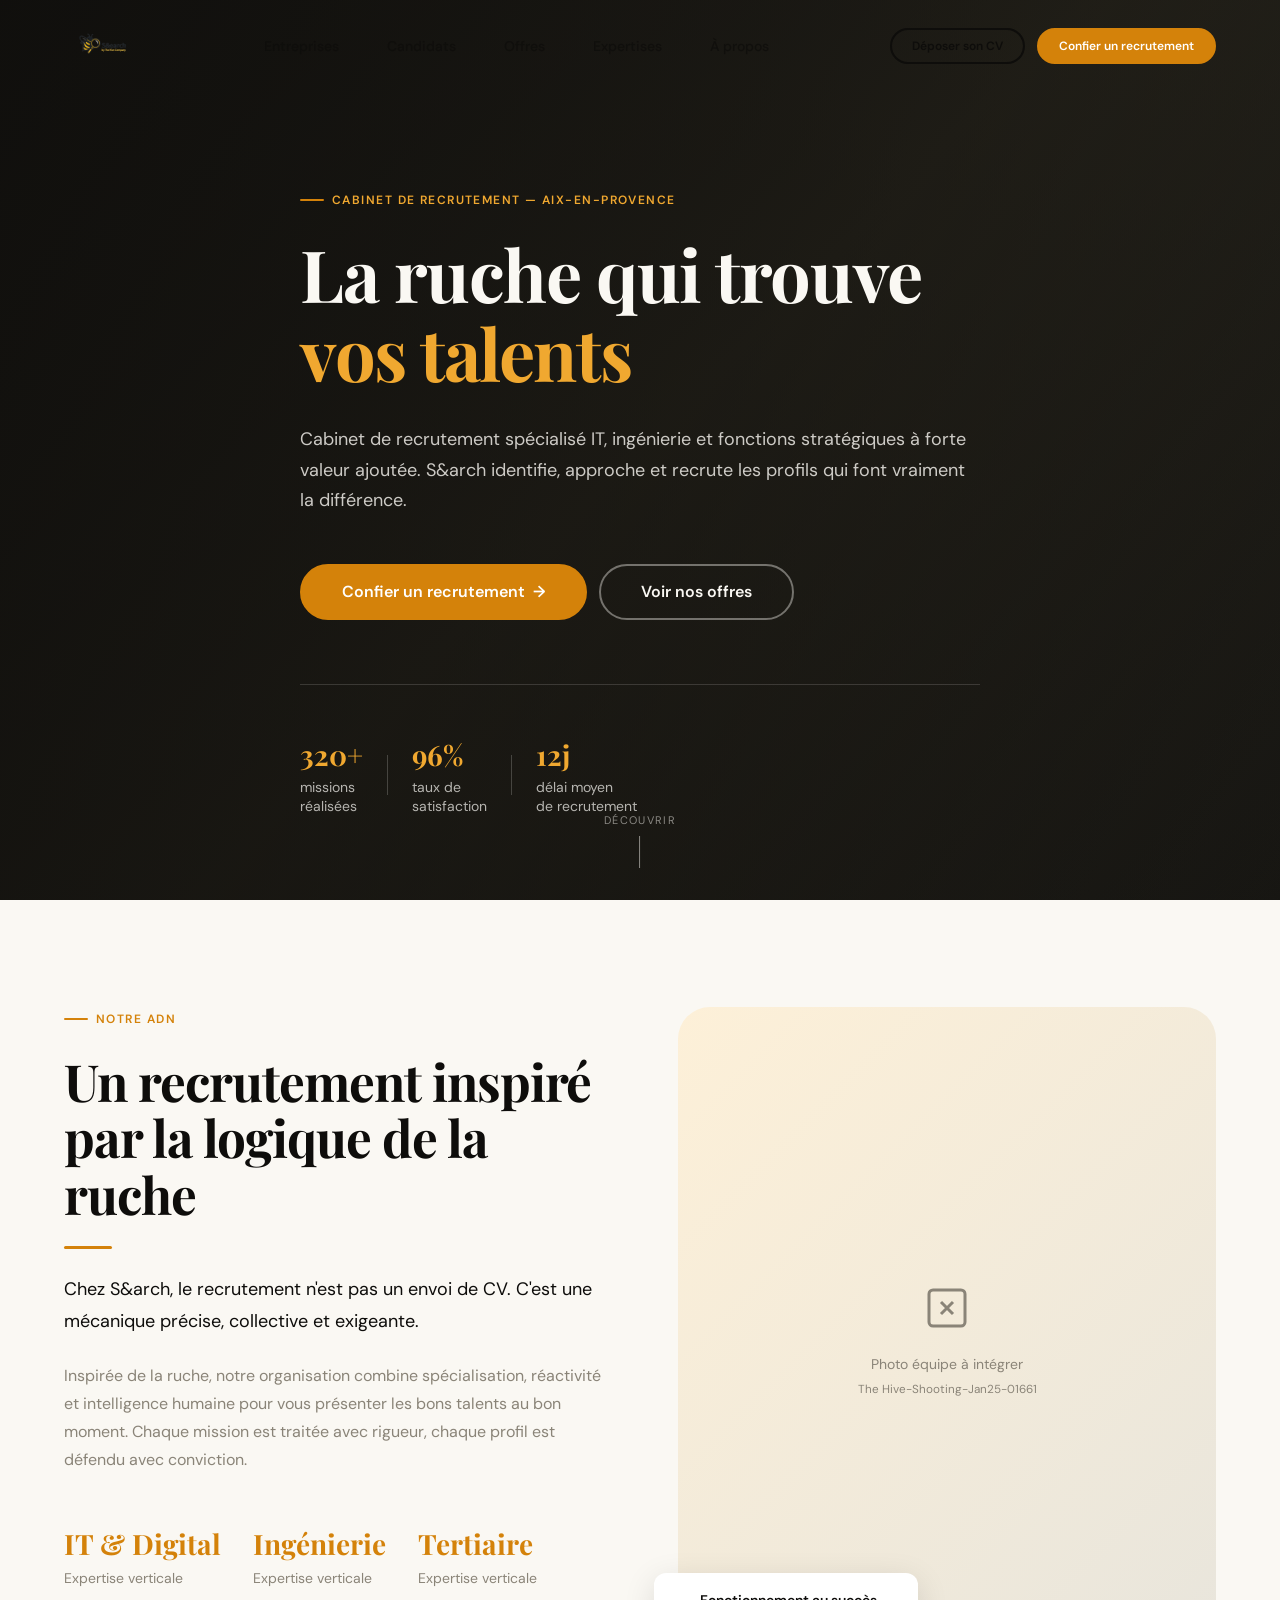
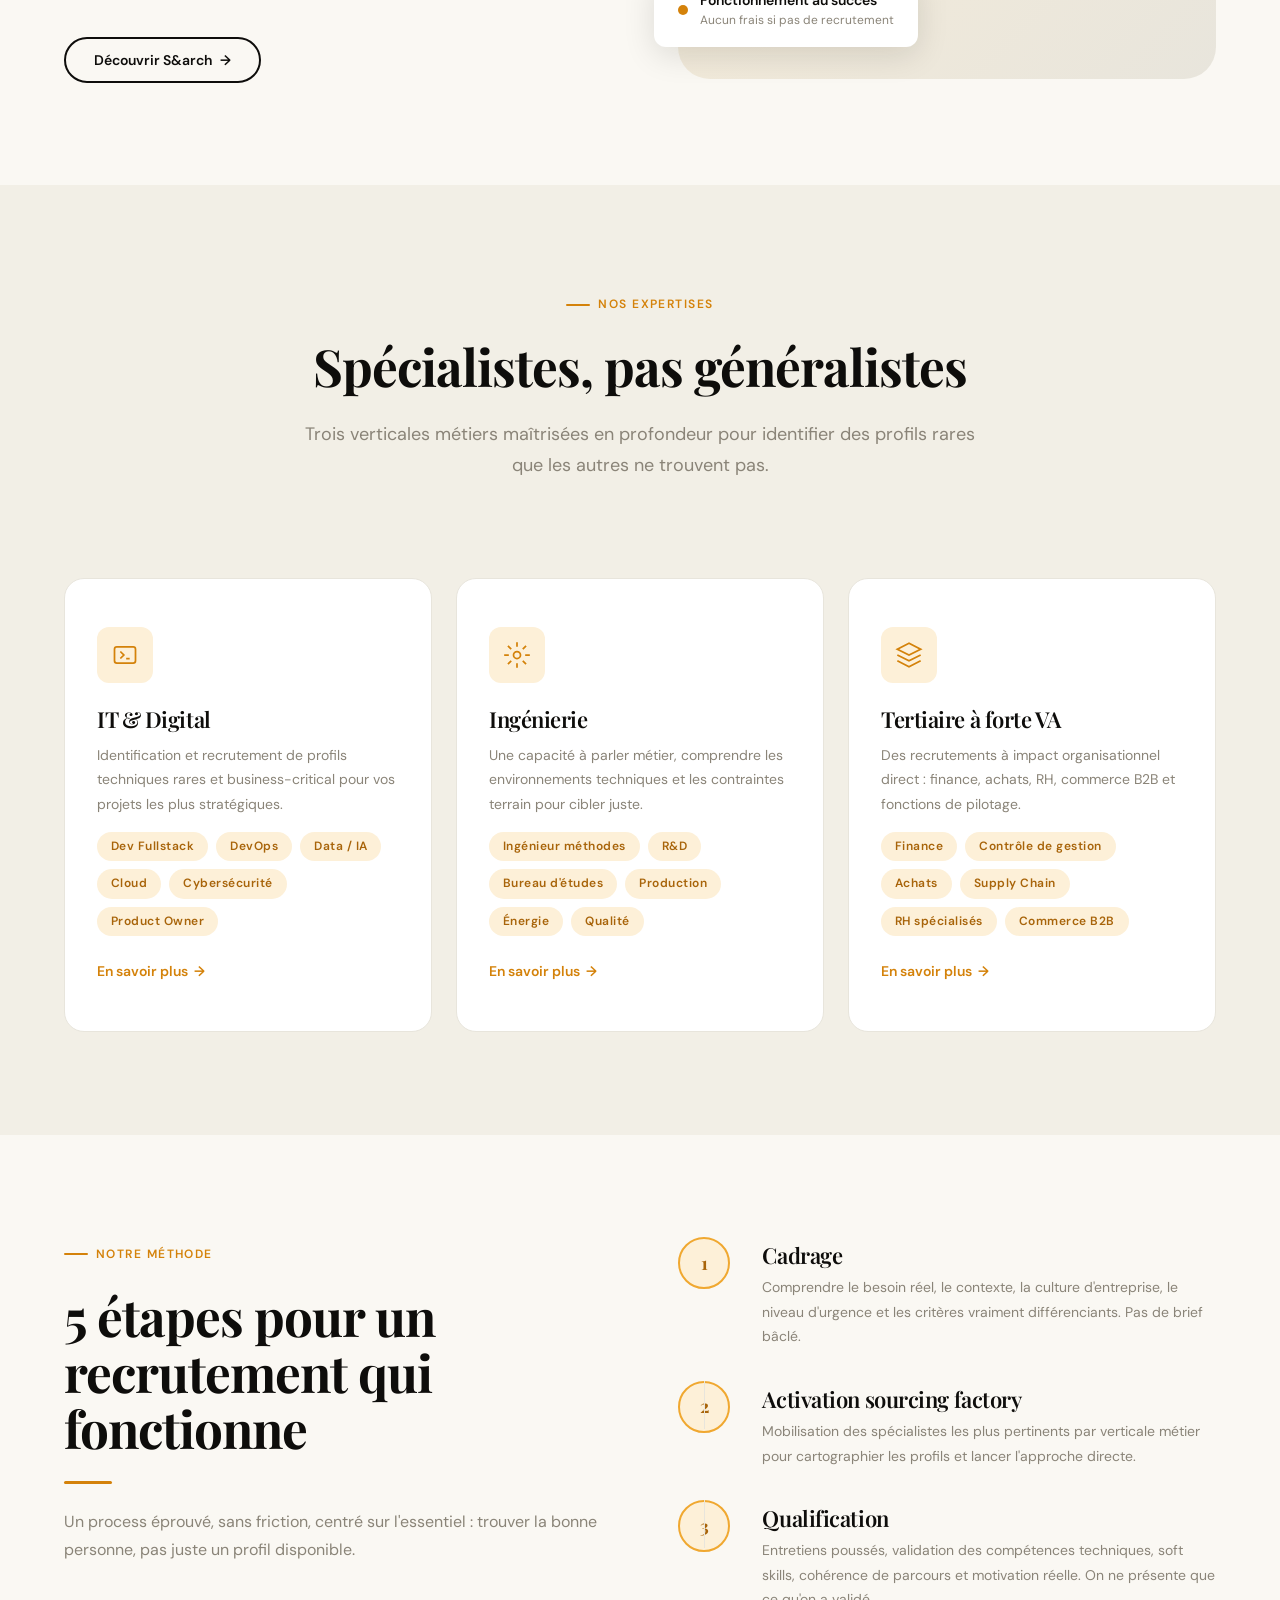
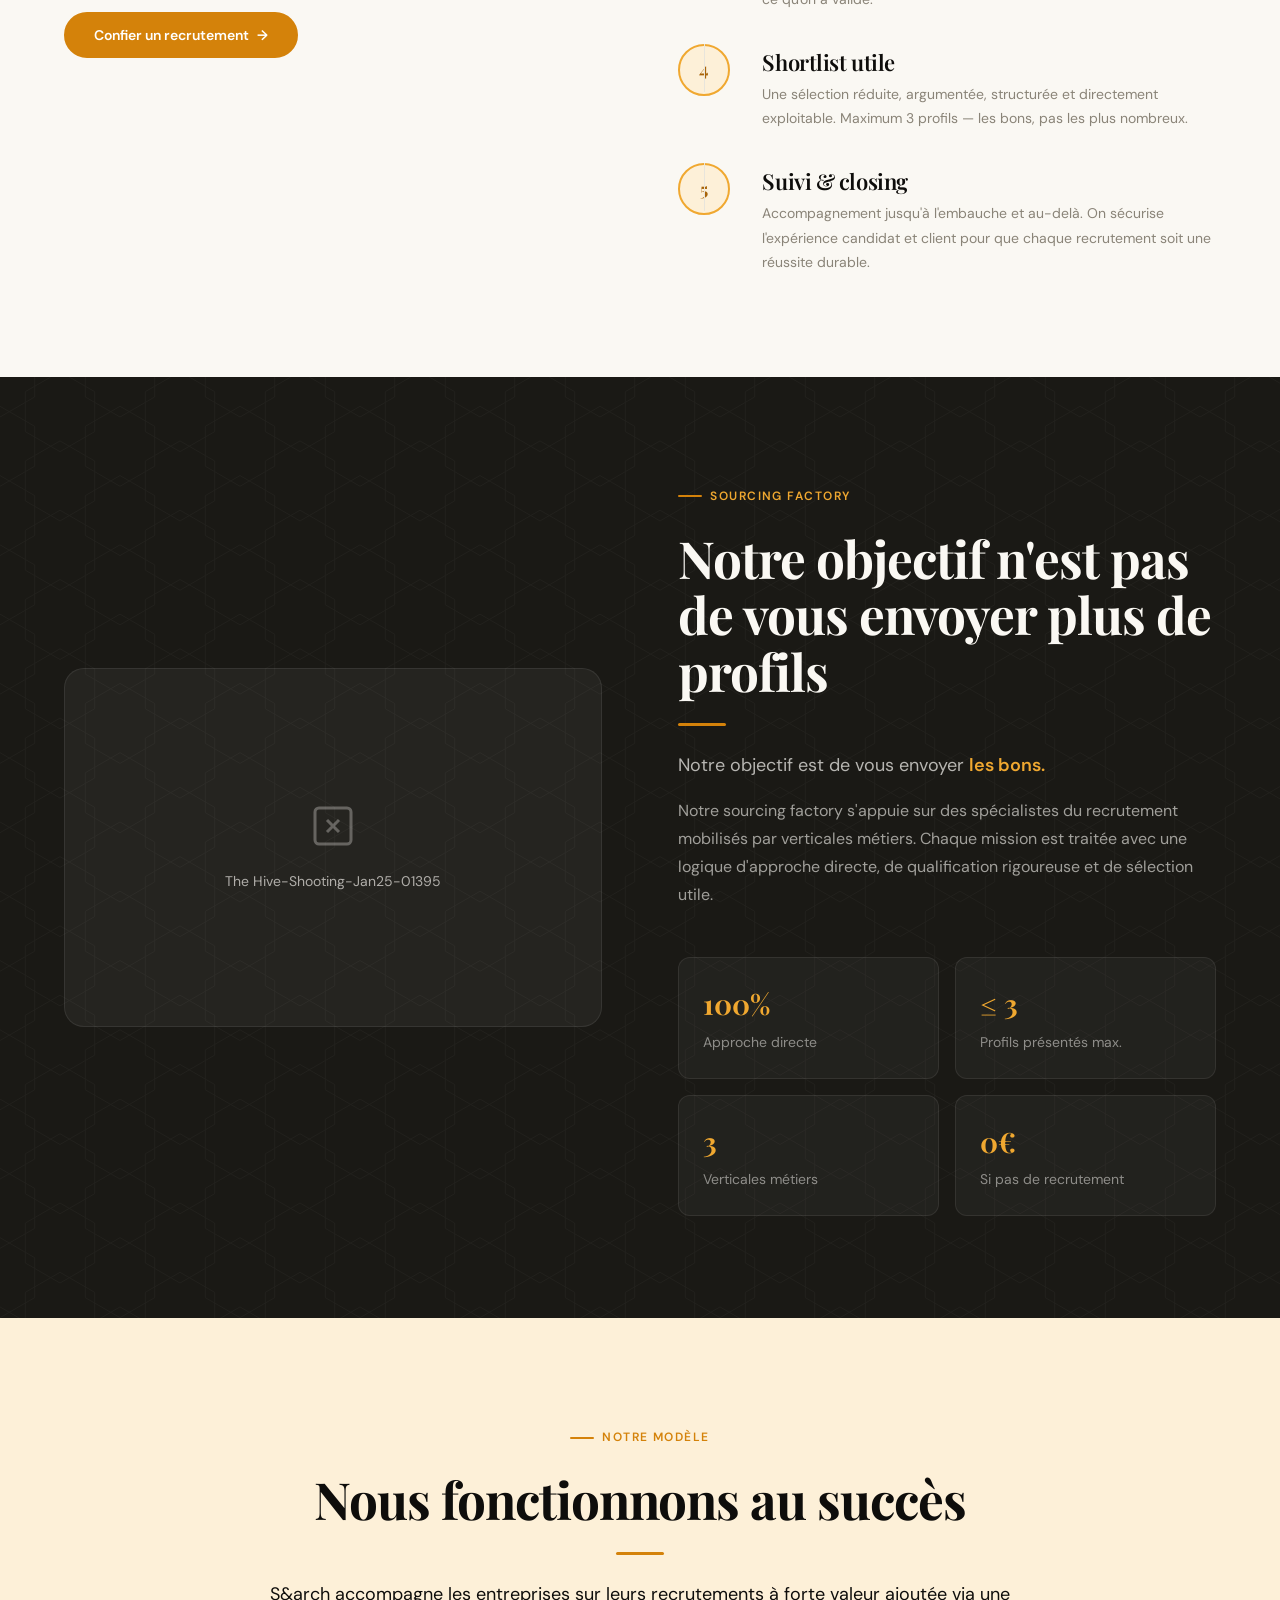
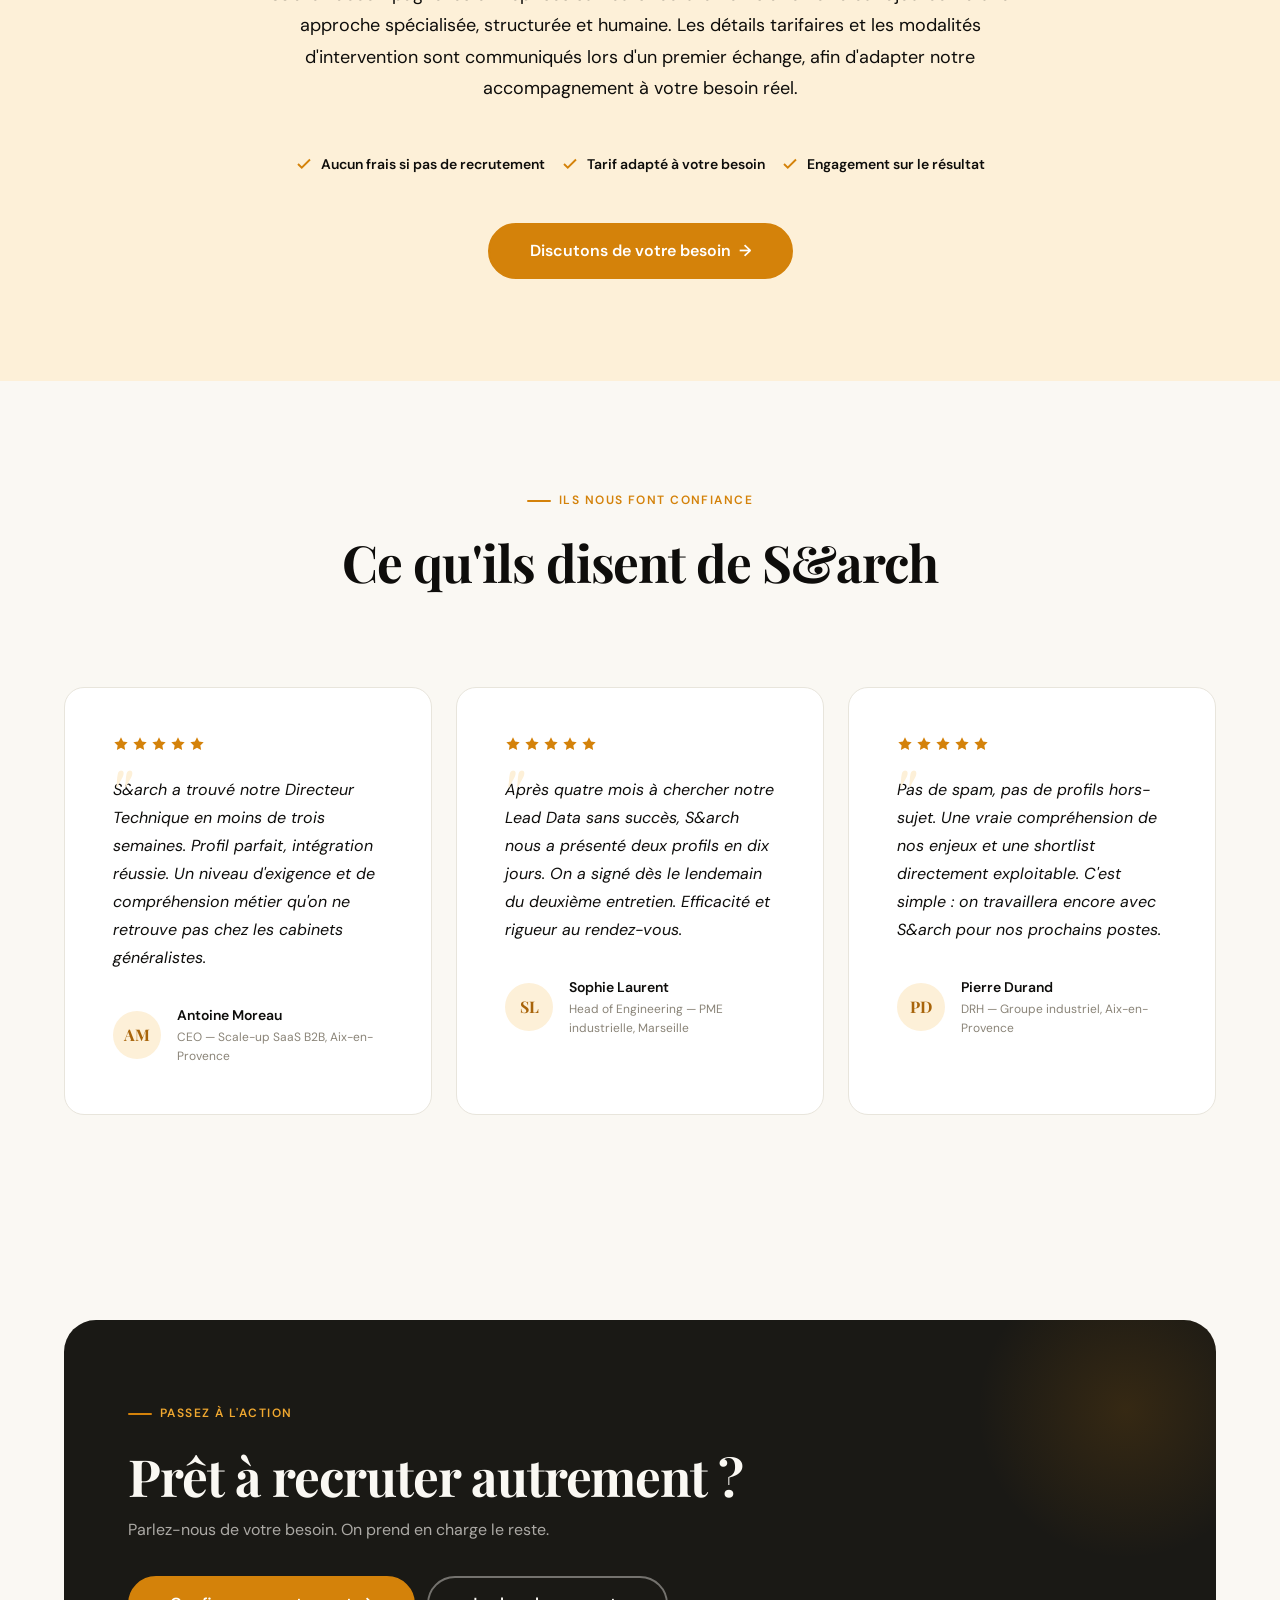
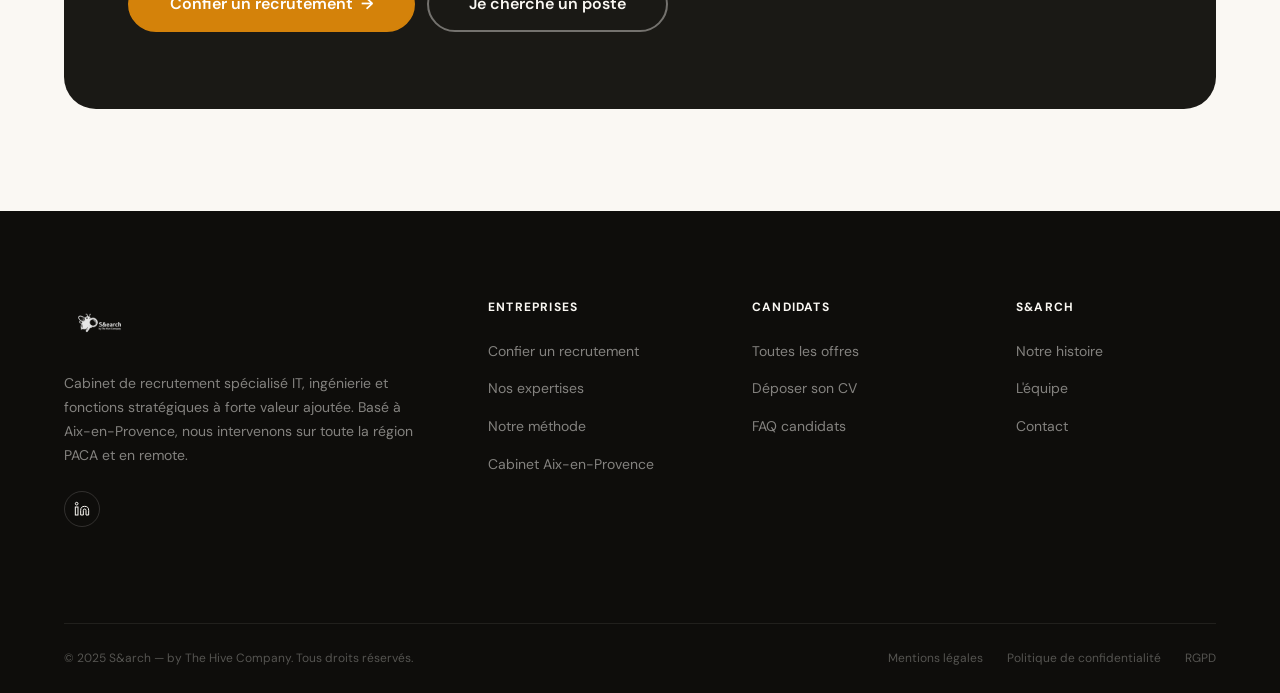
==== commit 7ea5bf2a: "site search" ====
--- a/index.html
+++ b/index.html
@@ -32,15 +32,14 @@
 <!-- ═══ NAVIGATION ═══════════════════════════ -->
 <nav class="nav">
   <div class="nav__inner">
-    <a href="index.html" class="nav__logo">
-      S<span>&amp;</span>arch
-      <small>by The Hive Company</small>
+    <a href="index.html" class="nav__logo-img">
+      <img src="assets/images/logo-sarch-transparent.png" alt="S&arch by The Hive Company" height="52" style="height:52px;width:auto;">
     </a>
     <ul class="nav__links">
       <li><a href="entreprises.html">Entreprises</a></li>
       <li><a href="candidats.html">Candidats</a></li>
       <li><a href="offres.html">Offres</a></li>
-      <li><a href="expertises.html">Expertises</a></li>
+      <li><a href="a-propos.html">Expertises</a></li>
       <li><a href="a-propos.html">À propos</a></li>
     </ul>
     <div class="nav__ctas">
@@ -59,7 +58,7 @@
   <a href="entreprises.html">Entreprises</a>
   <a href="candidats.html">Candidats</a>
   <a href="offres.html">Offres</a>
-  <a href="expertises.html">Expertises</a>
+  <a href="a-propos.html">Expertises</a>
   <a href="a-propos.html">À propos</a>
   <a href="contact.html">Contact</a>
   <a href="contact.html" class="btn btn--primary">Confier un recrutement</a>
@@ -203,7 +202,7 @@
           <span class="tag tag--honey">Cybersécurité</span>
           <span class="tag tag--honey">Product Owner</span>
         </div>
-        <a href="expertises.html#it" style="display:inline-flex;align-items:center;gap:6px;margin-top:var(--space-5);font-size:var(--text-sm);font-weight:600;color:var(--honey);">
+        <a href="a-propos.html" style="display:inline-flex;align-items:center;gap:6px;margin-top:var(--space-5);font-size:var(--text-sm);font-weight:600;color:var(--honey);">
           En savoir plus <span>→</span>
         </a>
       </div>
@@ -226,7 +225,7 @@
           <span class="tag tag--honey">Énergie</span>
           <span class="tag tag--honey">Qualité</span>
         </div>
-        <a href="expertises.html#ingenierie" style="display:inline-flex;align-items:center;gap:6px;margin-top:var(--space-5);font-size:var(--text-sm);font-weight:600;color:var(--honey);">
+        <a href="a-propos.html" style="display:inline-flex;align-items:center;gap:6px;margin-top:var(--space-5);font-size:var(--text-sm);font-weight:600;color:var(--honey);">
           En savoir plus <span>→</span>
         </a>
       </div>
@@ -248,7 +247,7 @@
           <span class="tag tag--honey">RH spécialisés</span>
           <span class="tag tag--honey">Commerce B2B</span>
         </div>
-        <a href="expertises.html#tertiaire" style="display:inline-flex;align-items:center;gap:6px;margin-top:var(--space-5);font-size:var(--text-sm);font-weight:600;color:var(--honey);">
+        <a href="a-propos.html" style="display:inline-flex;align-items:center;gap:6px;margin-top:var(--space-5);font-size:var(--text-sm);font-weight:600;color:var(--honey);">
           En savoir plus <span>→</span>
         </a>
       </div>
@@ -488,7 +487,7 @@
   <div class="container">
     <div class="footer__top">
       <div class="footer__brand">
-        <a href="index.html" class="footer__logo-img"><img src="assets/images/logo-sarch-transparent.png" alt="S&arch"></a>
+        <a href="index.html" class="footer__logo-img"><img src="assets/images/logo-sarch-transparent.png" alt="S&arch" style="height:48px;width:auto;filter:brightness(0) invert(1);opacity:0.9;"></a>
         <p>Cabinet de recrutement spécialisé IT, ingénierie et fonctions stratégiques à forte valeur ajoutée. Basé à Aix-en-Provence, nous intervenons sur toute la région PACA et en remote.</p>
         <div class="socials">
           <a href="#" class="social-link" aria-label="LinkedIn">
@@ -503,7 +502,7 @@
         <h5>Entreprises</h5>
         <ul>
           <li><a href="entreprises.html">Confier un recrutement</a></li>
-          <li><a href="expertises.html">Nos expertises</a></li>
+          <li><a href="a-propos.html">Nos expertises</a></li>
           <li><a href="a-propos.html#process">Notre méthode</a></li>
           <li><a href="landing.html">Cabinet Aix-en-Provence</a></li>
         </ul>
--- a/css/components.css
+++ b/css/components.css
@@ -713,14 +713,22 @@
   align-items: center;
 }
 .nav__logo-img img {
-  height: 44px;
+  height: 60px;
   width: auto;
   display: block;
+  transition: filter var(--duration);
+}
+/* Sur fond sombre (hero) le logo est naturel, sur fond clair on garde aussi */
+.nav.scrolled .nav__logo-img img {
+  filter: none;
 }
 
 /* Footer logo image */
+.footer__logo-img {
+  display: inline-block;
+}
 .footer__logo-img img {
-  height: 40px;
+  height: 52px;
   width: auto;
   display: block;
   filter: brightness(0) invert(1);
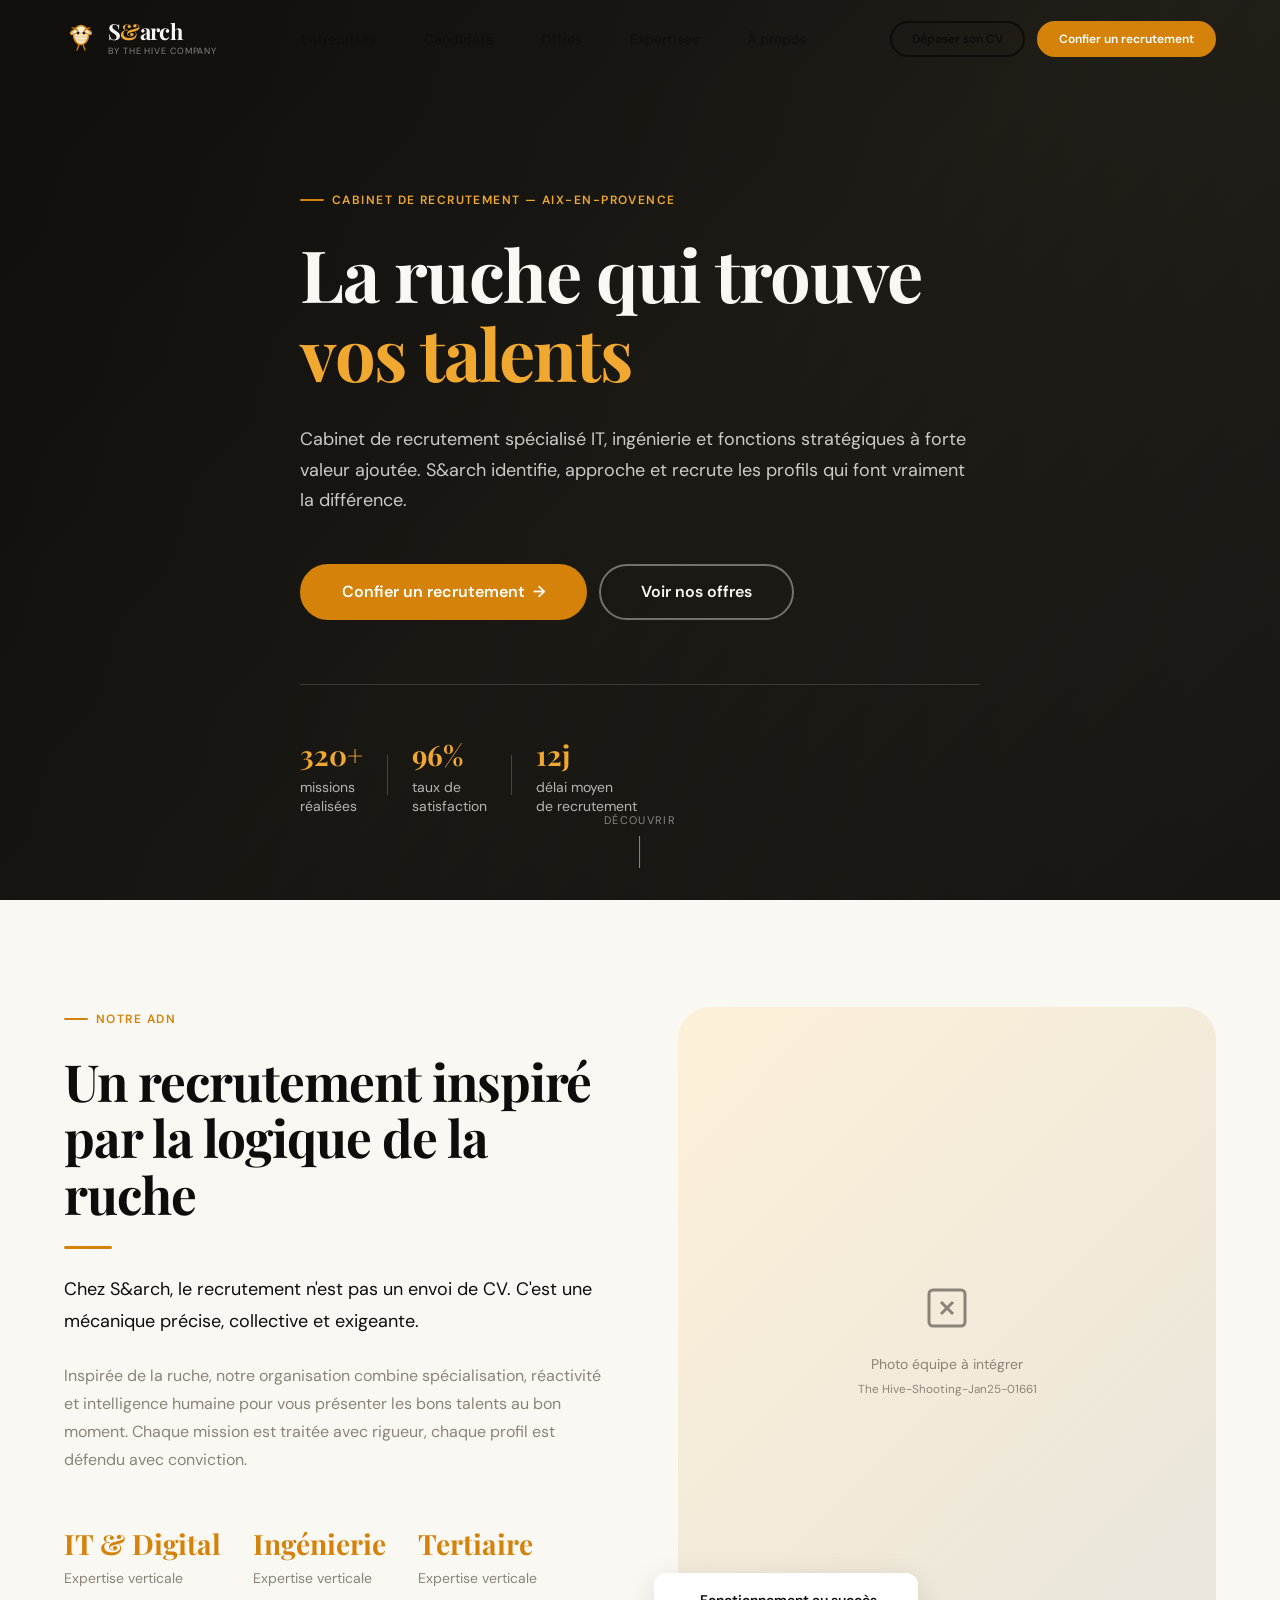
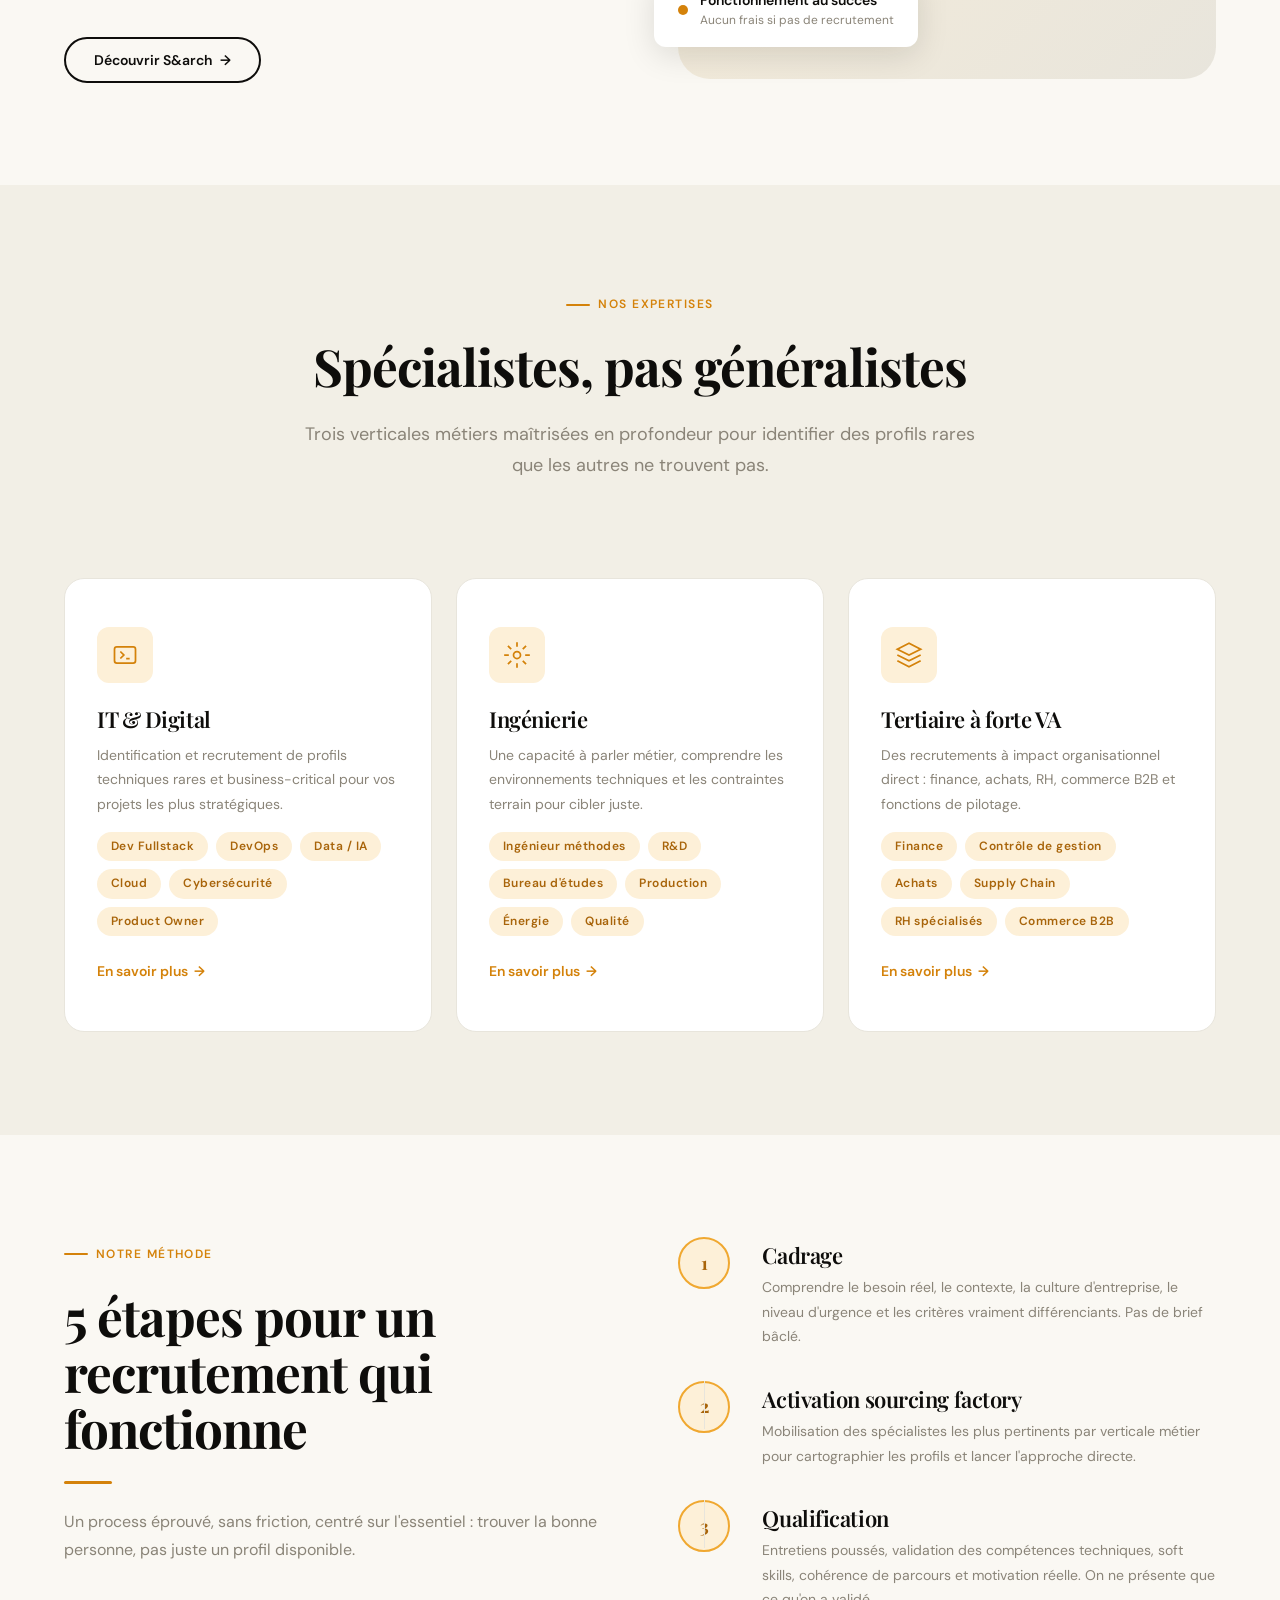
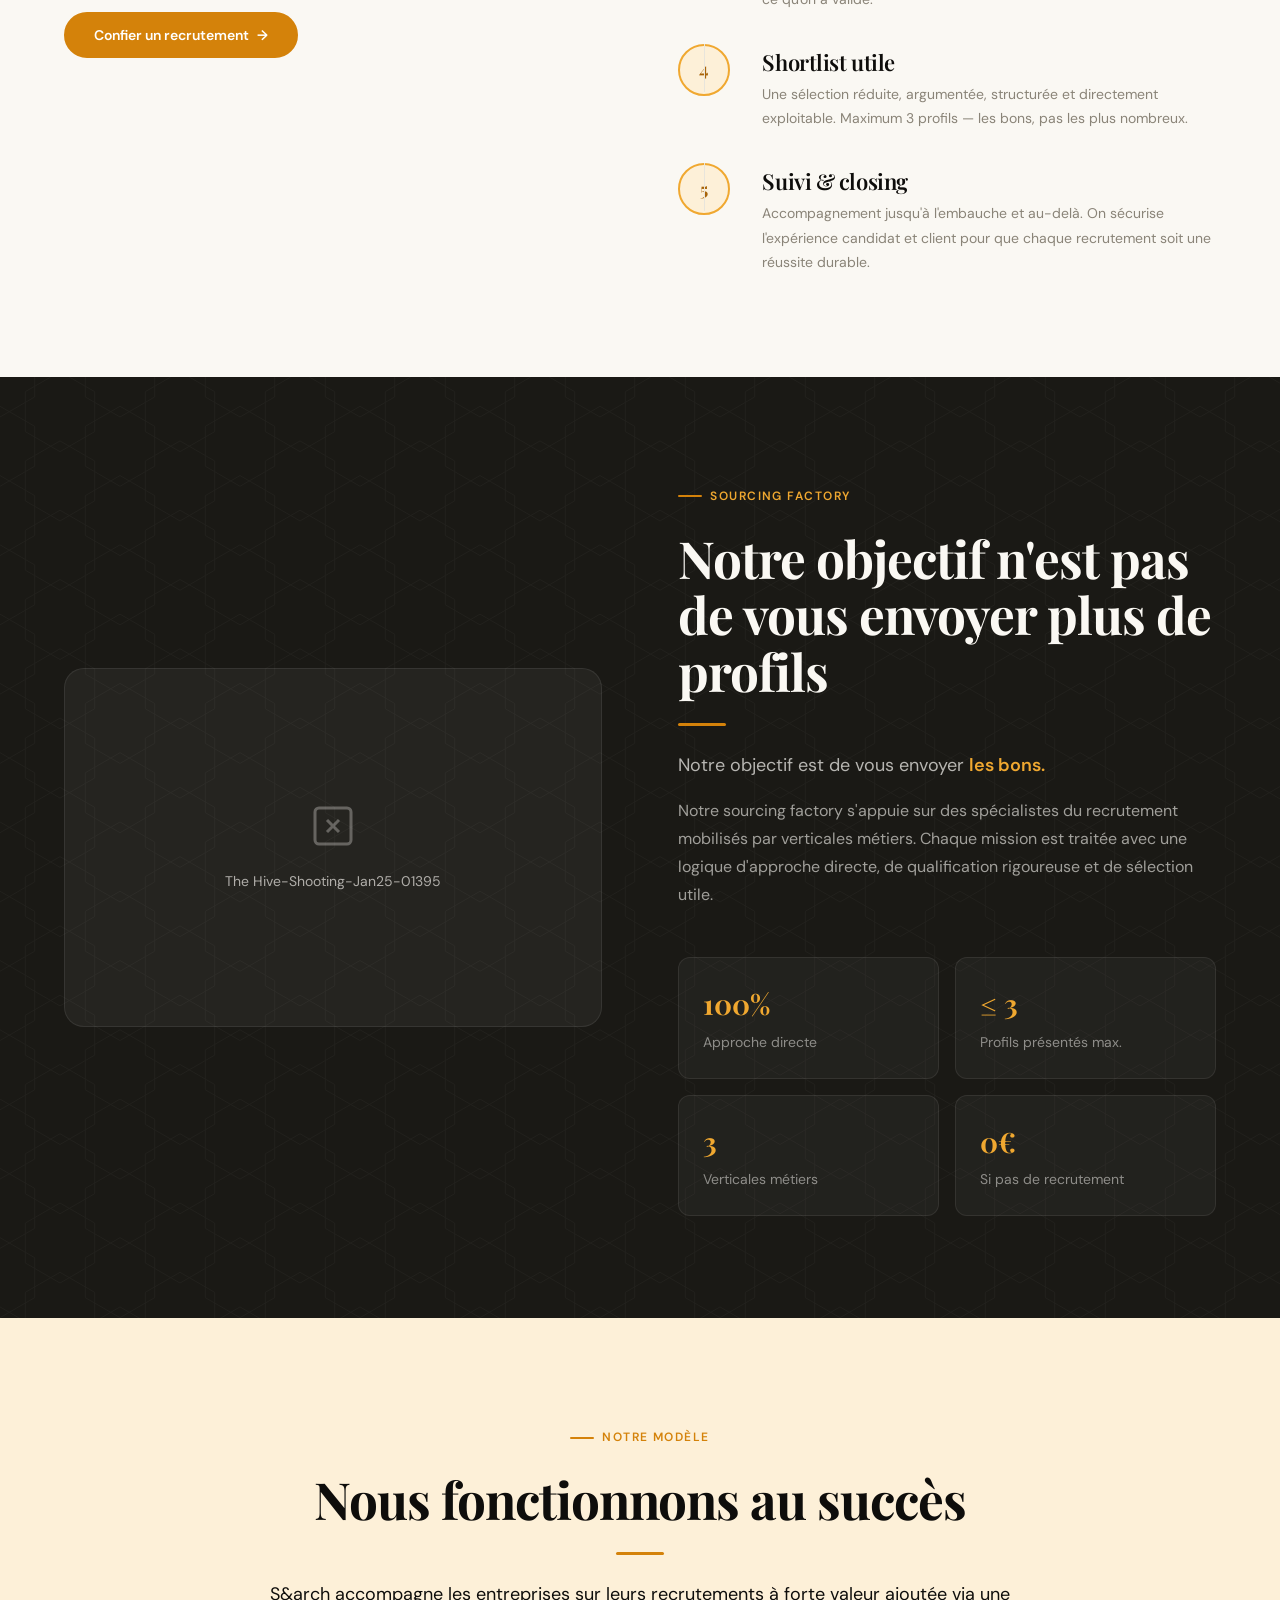
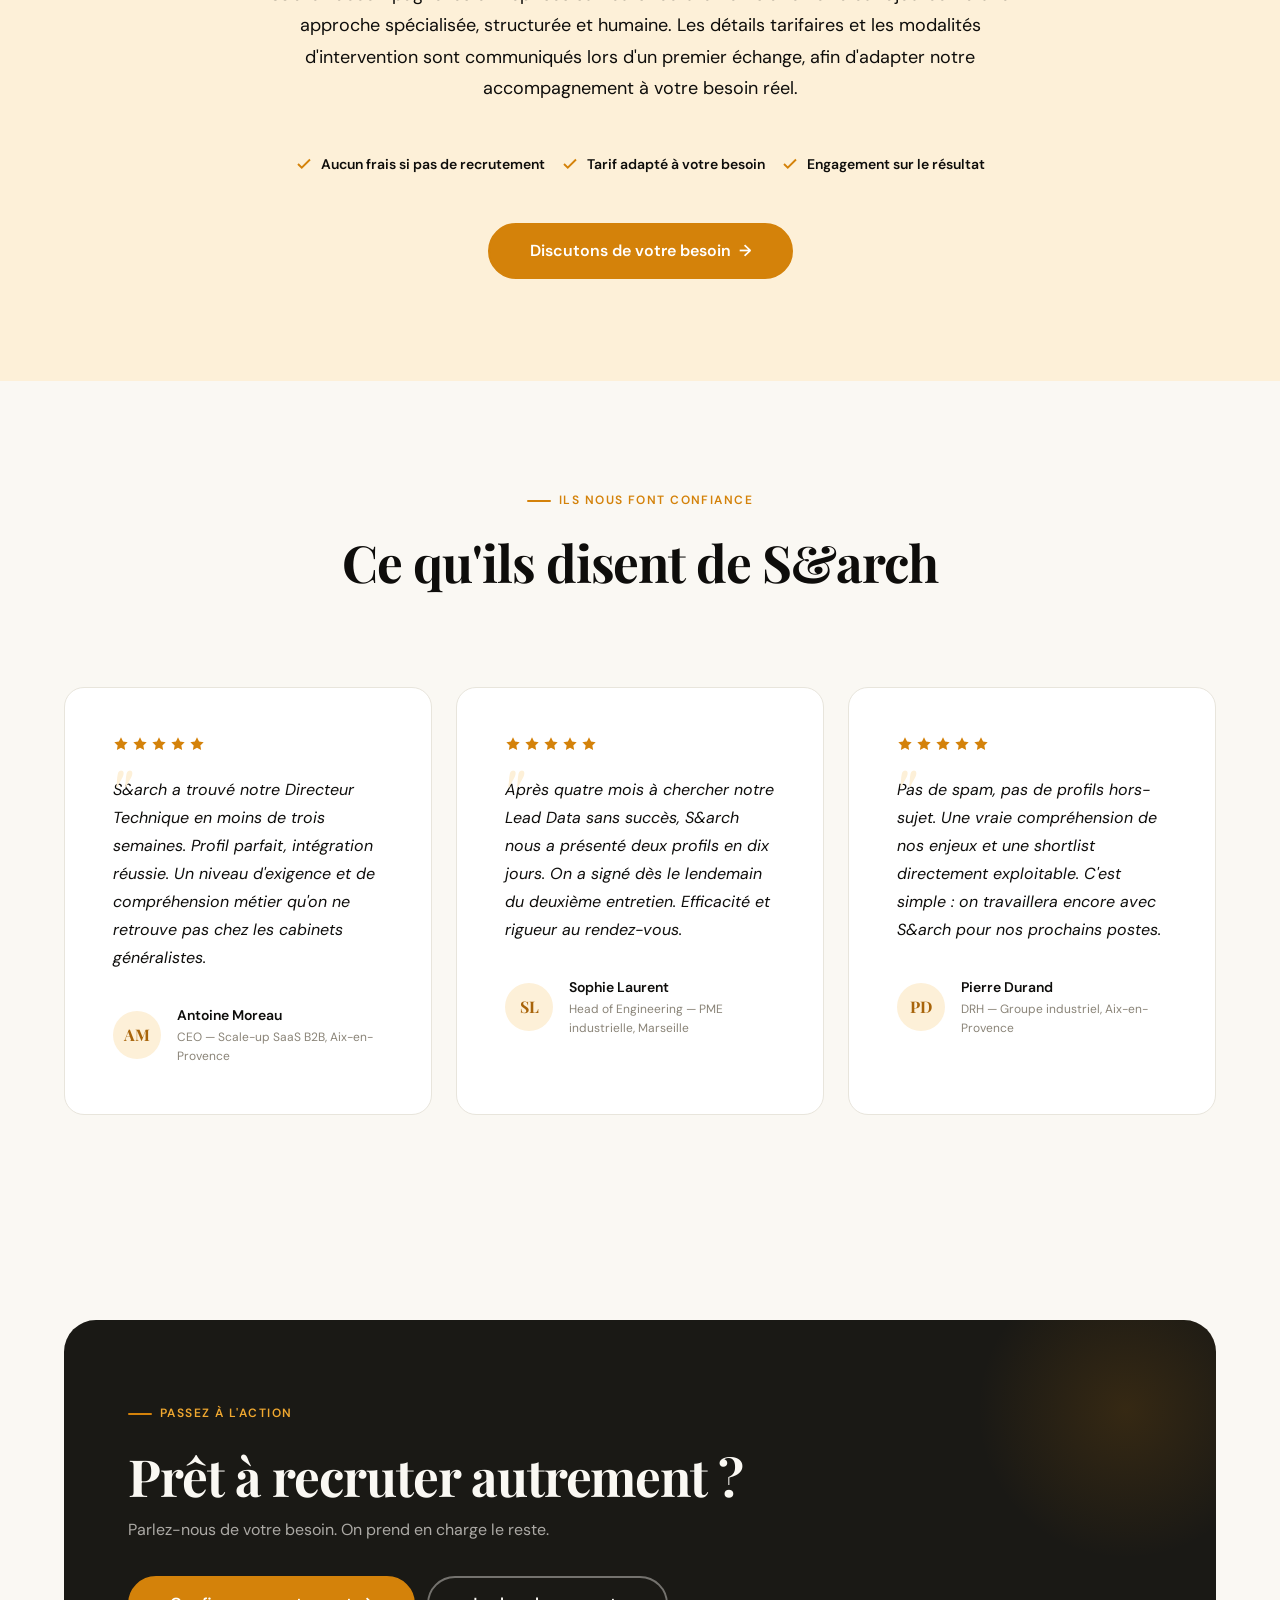
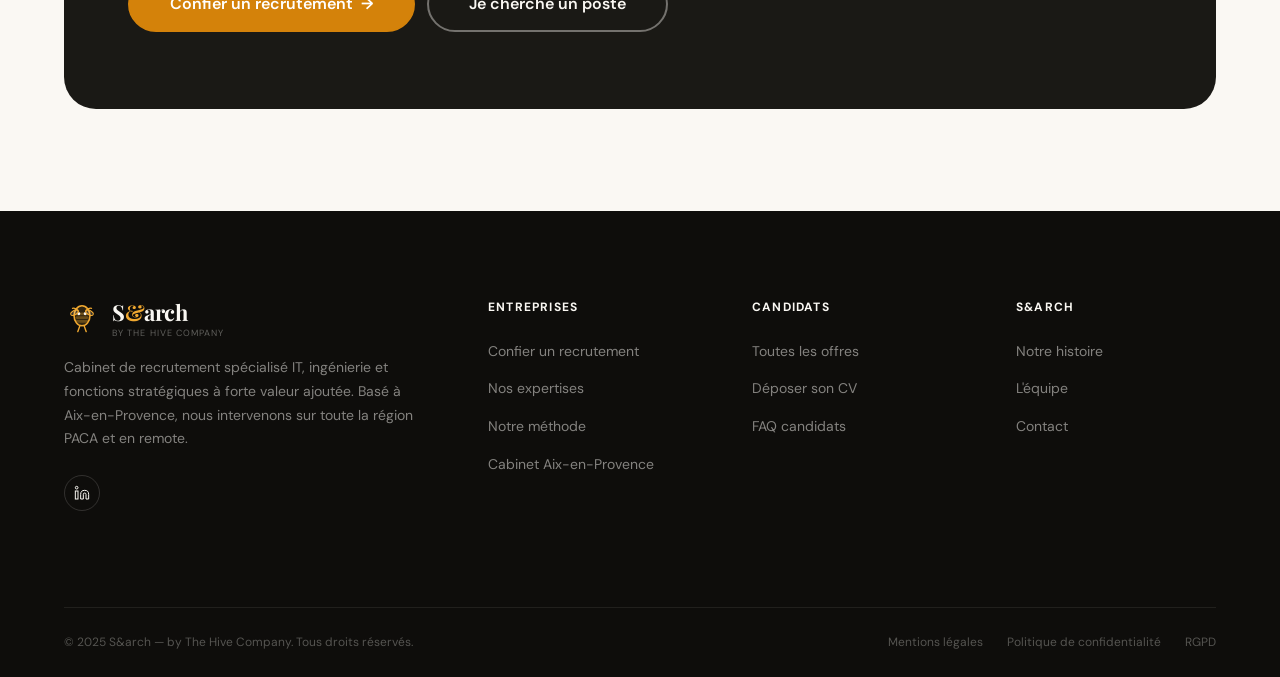
==== commit ca537372: "site search" ====
--- a/index.html
+++ b/index.html
@@ -32,8 +32,26 @@
 <!-- ═══ NAVIGATION ═══════════════════════════ -->
 <nav class="nav">
   <div class="nav__inner">
-    <a href="index.html" class="nav__logo-img">
-      <img src="assets/images/logo-sarch-transparent.png" alt="S&arch by The Hive Company" height="52" style="height:52px;width:auto;">
+            <a href="index.html" class="nav__logo-link">
+      <div class="nav__logo-bee">
+        <svg width="34" height="34" viewBox="0 0 34 34" fill="none" xmlns="http://www.w3.org/2000/svg">
+          <ellipse cx="17" cy="13" rx="7.5" ry="9.5" fill="#FDF0D8" stroke="#D4820A" stroke-width="1.5"/>
+          <rect x="11" y="10" width="12" height="2.5" rx="1.25" fill="#D4820A" opacity="0.25"/>
+          <rect x="11" y="13.5" width="12" height="2.5" rx="1.25" fill="#D4820A" opacity="0.25"/>
+          <rect x="11" y="17" width="12" height="2.5" rx="1.25" fill="#D4820A" opacity="0.25"/>
+          <circle cx="14" cy="11" r="1.4" fill="#0E0D0B"/>
+          <circle cx="20" cy="11" r="1.4" fill="#0E0D0B"/>
+          <ellipse cx="10" cy="10" rx="4" ry="2" fill="rgba(255,255,255,0.75)" stroke="#D4820A" stroke-width="1" transform="rotate(-30 10 10)"/>
+          <ellipse cx="24" cy="10" rx="4" ry="2" fill="rgba(255,255,255,0.75)" stroke="#D4820A" stroke-width="1" transform="rotate(30 24 10)"/>
+          <path d="M13 8.5 Q11 5 8 6" stroke="#D4820A" stroke-width="1.2" stroke-linecap="round" fill="none"/>
+          <path d="M21 8.5 Q23 5 26 6" stroke="#D4820A" stroke-width="1.2" stroke-linecap="round" fill="none"/>
+          <path d="M15 22.5 L13 28 M19 22.5 L21 28" stroke="#D4820A" stroke-width="1.3" stroke-linecap="round"/>
+        </svg>
+      </div>
+      <div class="nav__logo-type">
+        <div class="nav__logo-name"><span class="nav__logo-s">S</span><span class="nav__logo-amp">&amp;</span><span class="nav__logo-arch">arch</span></div>
+        <div class="nav__logo-sub">by The Hive Company</div>
+      </div>
     </a>
     <ul class="nav__links">
       <li><a href="entreprises.html">Entreprises</a></li>
@@ -487,7 +505,25 @@
   <div class="container">
     <div class="footer__top">
       <div class="footer__brand">
-        <a href="index.html" class="footer__logo-img"><img src="assets/images/logo-sarch-transparent.png" alt="S&arch" style="height:48px;width:auto;filter:brightness(0) invert(1);opacity:0.9;"></a>
+                        <a href="index.html" class="footer-logo-wrap">
+          <svg width="36" height="36" viewBox="0 0 34 34" fill="none" xmlns="http://www.w3.org/2000/svg">
+            <ellipse cx="17" cy="13" rx="7.5" ry="9.5" fill="rgba(240,168,48,0.15)" stroke="#F0A830" stroke-width="1.5"/>
+            <rect x="11" y="10" width="12" height="2.5" rx="1.25" fill="#F0A830" opacity="0.3"/>
+            <rect x="11" y="13.5" width="12" height="2.5" rx="1.25" fill="#F0A830" opacity="0.3"/>
+            <rect x="11" y="17" width="12" height="2.5" rx="1.25" fill="#F0A830" opacity="0.3"/>
+            <circle cx="14" cy="11" r="1.4" fill="#FAF8F3"/>
+            <circle cx="20" cy="11" r="1.4" fill="#FAF8F3"/>
+            <ellipse cx="10" cy="10" rx="4" ry="2" fill="rgba(255,255,255,0.15)" stroke="#F0A830" stroke-width="1" transform="rotate(-30 10 10)"/>
+            <ellipse cx="24" cy="10" rx="4" ry="2" fill="rgba(255,255,255,0.15)" stroke="#F0A830" stroke-width="1" transform="rotate(30 24 10)"/>
+            <path d="M13 8.5 Q11 5 8 6" stroke="#F0A830" stroke-width="1.2" stroke-linecap="round" fill="none"/>
+            <path d="M21 8.5 Q23 5 26 6" stroke="#F0A830" stroke-width="1.2" stroke-linecap="round" fill="none"/>
+            <path d="M15 22.5 L13 28 M19 22.5 L21 28" stroke="#F0A830" stroke-width="1.3" stroke-linecap="round"/>
+          </svg>
+          <div>
+            <div class="footer-logo-name">S<span>&amp;</span>arch</div>
+            <div class="footer-logo-sub">by The Hive Company</div>
+          </div>
+        </a>
         <p>Cabinet de recrutement spécialisé IT, ingénierie et fonctions stratégiques à forte valeur ajoutée. Basé à Aix-en-Provence, nous intervenons sur toute la région PACA et en remote.</p>
         <div class="socials">
           <a href="#" class="social-link" aria-label="LinkedIn">
--- a/css/components.css
+++ b/css/components.css
@@ -734,3 +734,69 @@
   filter: brightness(0) invert(1);
   opacity: 0.9;
 }
+
+/* ─── Logo nav typographique ─────────────── */
+.nav__logo-link {
+  display: flex;
+  align-items: center;
+  gap: 10px;
+  text-decoration: none;
+}
+.nav__logo-bee { display: flex; align-items: center; flex-shrink: 0; }
+.nav__logo-type { display: flex; flex-direction: column; }
+.nav__logo-name {
+  font-family: 'Playfair Display', Georgia, serif;
+  font-size: 22px;
+  font-weight: 700;
+  letter-spacing: -0.03em;
+  line-height: 1;
+  color: var(--black);
+}
+.nav__logo-s   { color: var(--black); }
+.nav__logo-amp { color: var(--honey); }
+.nav__logo-arch { color: var(--black); }
+.nav__logo-sub {
+  font-family: 'DM Sans', sans-serif;
+  font-size: 9px;
+  font-weight: 400;
+  text-transform: uppercase;
+  letter-spacing: 0.1em;
+  color: var(--gray-warm);
+  margin-top: 2px;
+}
+/* Sur fond sombre (hero avant scroll) : texte en blanc */
+.nav:not(.scrolled) .nav__logo-name { color: var(--cream); }
+.nav:not(.scrolled) .nav__logo-s    { color: var(--cream); }
+.nav:not(.scrolled) .nav__logo-arch { color: var(--cream); }
+.nav:not(.scrolled) .nav__logo-amp  { color: var(--honey-light); }
+.nav:not(.scrolled) .nav__logo-sub  { color: rgba(250,248,243,0.5); }
+/* Après scroll : texte sombre */
+.nav.scrolled .nav__logo-name { color: var(--black); }
+.nav.scrolled .nav__logo-s    { color: var(--black); }
+.nav.scrolled .nav__logo-arch { color: var(--black); }
+.nav.scrolled .nav__logo-amp  { color: var(--honey); }
+.nav.scrolled .nav__logo-sub  { color: var(--gray-warm); }
+
+/* ─── Logo footer ────────────────────────── */
+.footer-logo-wrap {
+  display: flex;
+  align-items: center;
+  gap: 12px;
+  text-decoration: none;
+}
+.footer-logo-name {
+  font-family: 'Playfair Display', Georgia, serif;
+  font-size: 22px;
+  font-weight: 700;
+  letter-spacing: -0.02em;
+  color: var(--cream);
+  line-height: 1;
+}
+.footer-logo-name span { color: var(--honey-light); }
+.footer-logo-sub {
+  font-size: 9px;
+  text-transform: uppercase;
+  letter-spacing: 0.12em;
+  color: rgba(250,248,243,0.35);
+  margin-top: 3px;
+}
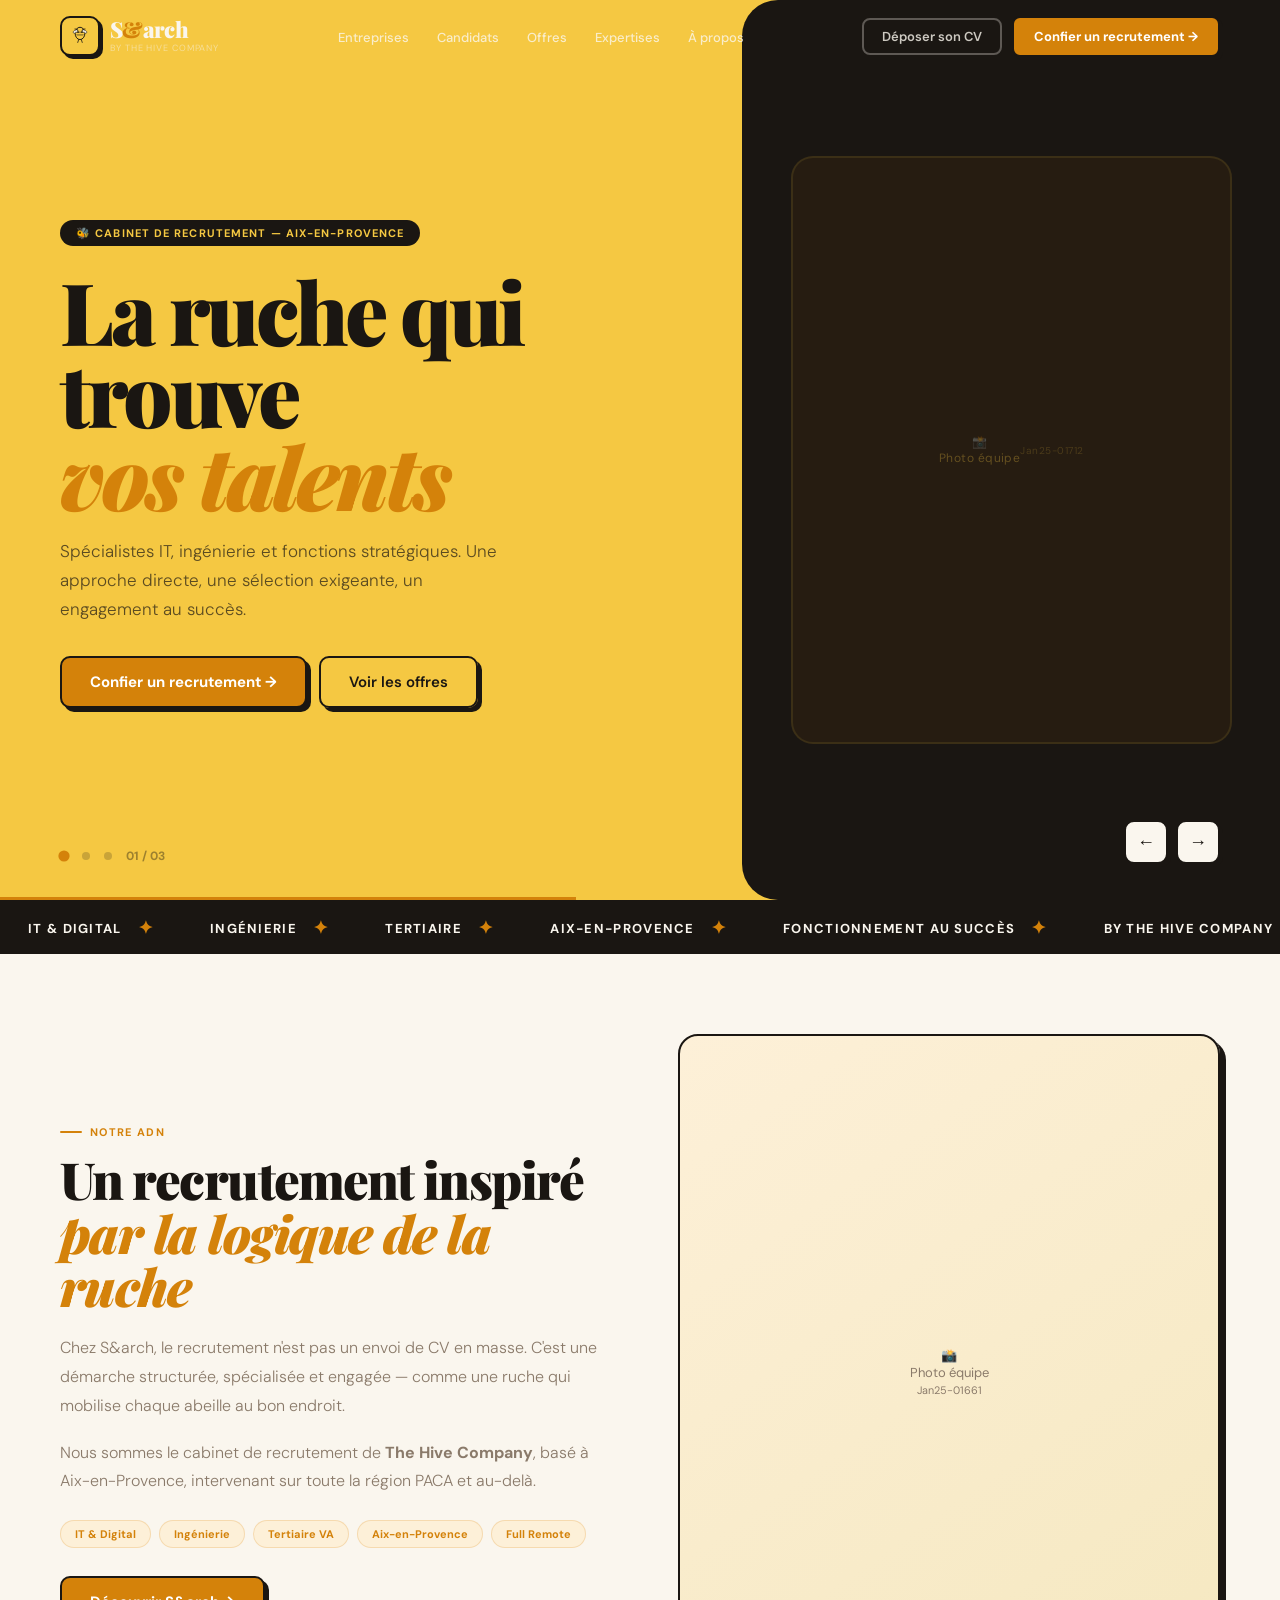
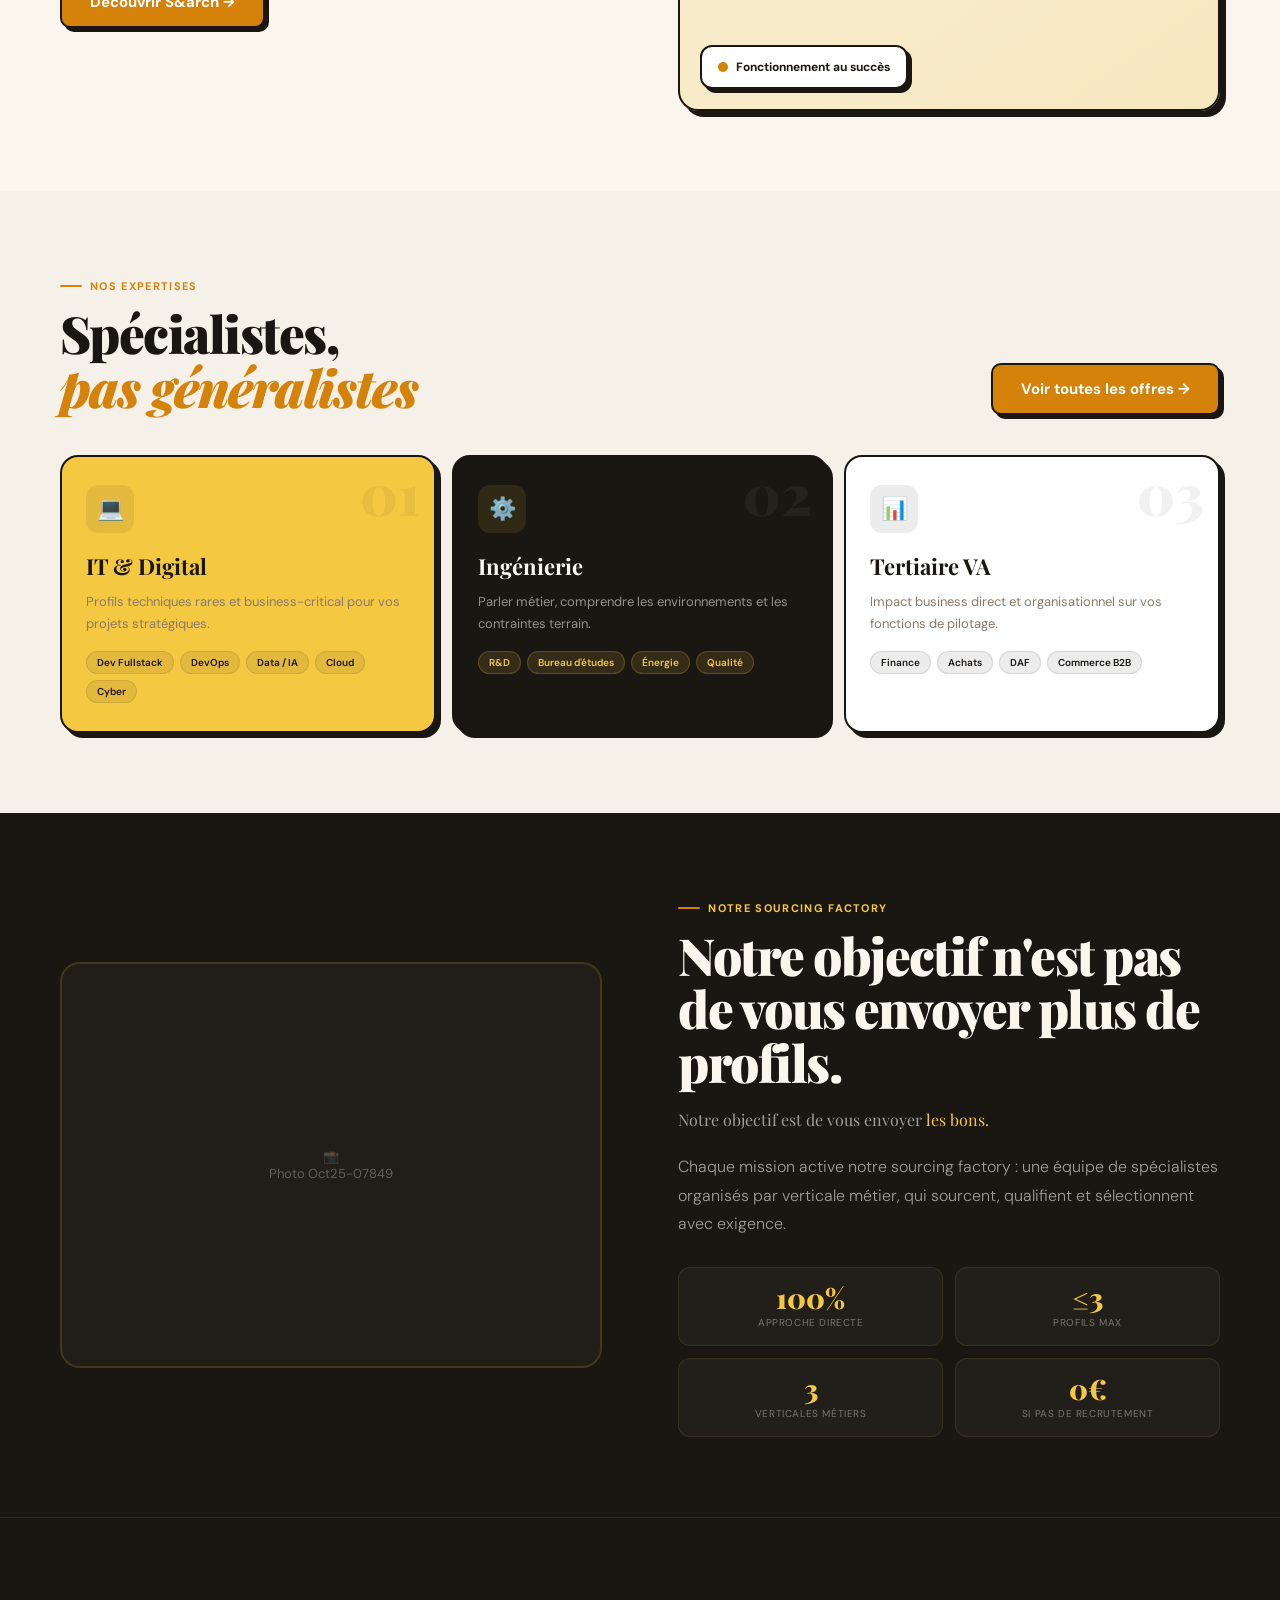
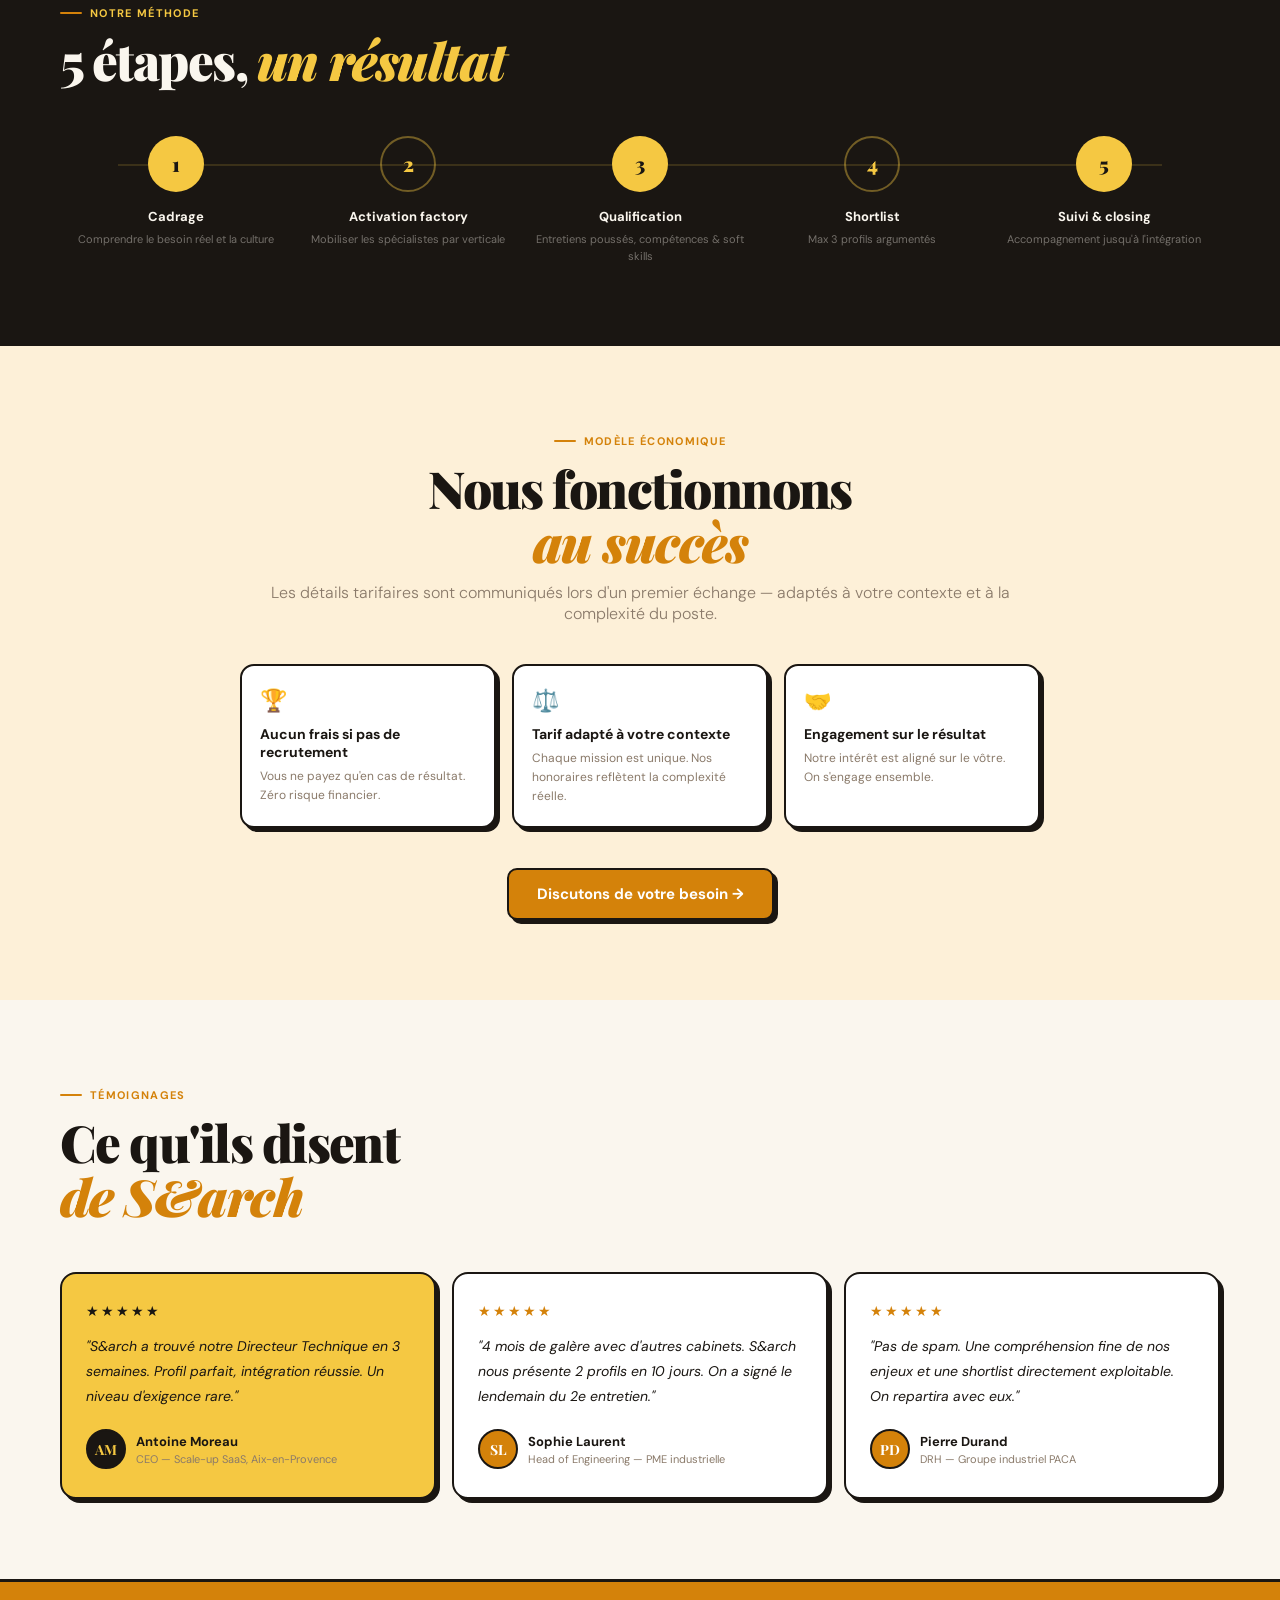
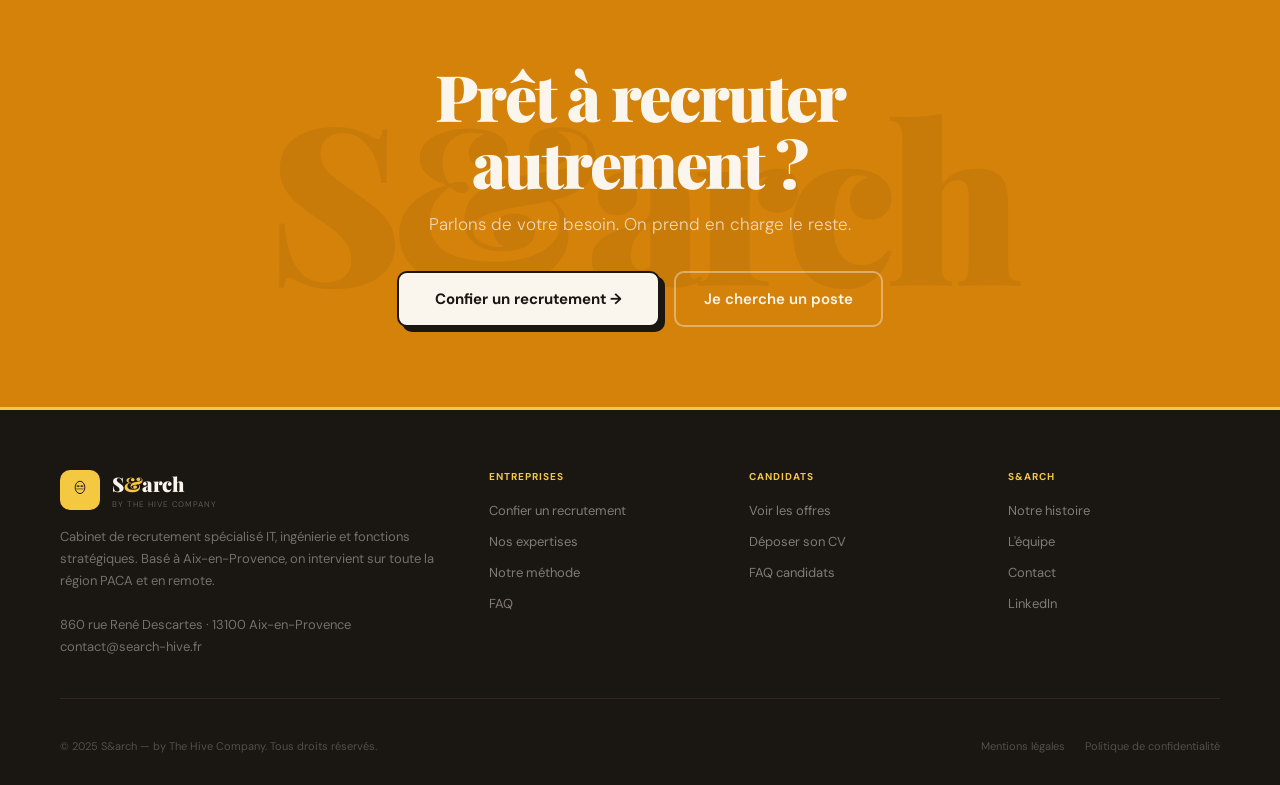
==== commit ea869354: "Reborn 2" ====
--- a/index.html
+++ b/index.html
@@ -1,576 +1,625 @@
 <!DOCTYPE html>
 <html lang="fr">
 <head>
-  <meta charset="UTF-8">
-  <meta name="viewport" content="width=device-width, initial-scale=1.0">
-  <title>S&arch — Cabinet de recrutement IT, Ingénierie & Fonctions stratégiques | Aix-en-Provence</title>
-  <meta name="description" content="S&arch accompagne vos recrutements IT, ingénierie et fonctions stratégiques à Aix-en-Provence. Approche spécialisée et fonctionnement au succès. By The Hive Company.">
-  <meta name="keywords" content="cabinet de recrutement Aix-en-Provence, recrutement IT, recrutement ingénierie, cabinet recrutement Aix">
-  <meta property="og:title" content="S&arch — La ruche qui trouve vos talents">
-  <meta property="og:description" content="Cabinet de recrutement spécialisé IT, ingénierie et fonctions stratégiques. By The Hive Company, Aix-en-Provence.">
-  <meta property="og:type" content="website">
-  <link rel="stylesheet" href="css/main.css">
-  <link rel="stylesheet" href="css/components.css">
-  <script type="application/ld+json">
-  {
-    "@context": "https://schema.org",
-    "@type": "ProfessionalService",
-    "name": "S&arch",
-    "description": "Cabinet de recrutement spécialisé IT, ingénierie et fonctions stratégiques",
-    "url": "https://search-hive.fr",
-    "address": {
-      "@type": "PostalAddress",
-      "addressLocality": "Aix-en-Provence",
-      "addressRegion": "Provence-Alpes-Côte d'Azur",
-      "addressCountry": "FR"
-    }
-  }
-  </script>
+<meta charset="UTF-8">
+<meta name="viewport" content="width=device-width, initial-scale=1.0">
+<title>S&arch — Cabinet de recrutement IT, Ingénierie & Fonctions stratégiques | Aix-en-Provence</title>
+<meta name="description" content="S&arch accompagne vos recrutements IT, ingénierie et fonctions stratégiques à Aix-en-Provence. Approche spécialisée, fonctionnement au succès.">
+<link href="https://fonts.googleapis.com/css2?family=Playfair+Display:ital,wght@0,700;0,900;1,700&family=DM+Sans:wght@300;400;500;600;700&display=swap" rel="stylesheet">
+<style>
+:root{
+  --honey:#D4820A;--honey-light:#F0A830;--honey-pale:#FDF0D8;
+  --yellow:#F5C842;--black:#1A1612;--cream:#FAF6EE;
+  --cream-dark:#F5F0E8;--gray:#8A7A6A;--white:#FFFFFF;
+  --fd:'Playfair Display',Georgia,serif;
+  --fb:'DM Sans',sans-serif;
+}
+*{box-sizing:border-box;margin:0;padding:0}
+html{scroll-behavior:smooth}
+body{font-family:var(--fb);background:var(--cream);color:var(--black);overflow-x:hidden}
+a{text-decoration:none}
+/* NAV */
+.nav{position:fixed;top:0;left:0;right:0;z-index:1000;padding:0 clamp(20px,5vw,60px);height:72px;display:flex;align-items:center;justify-content:space-between;transition:background .3s,box-shadow .3s;background:transparent}
+.nav.scrolled{background:var(--cream);border-bottom:2px solid var(--black);box-shadow:0 4px 0 rgba(26,22,18,.08)}
+.nav__logo{display:flex;align-items:center;gap:10px}
+.nav__bee{width:40px;height:40px;background:var(--yellow);border:2px solid var(--black);border-radius:10px;display:flex;align-items:center;justify-content:center;box-shadow:3px 3px 0 var(--black);flex-shrink:0;transition:transform .15s,box-shadow .15s}
+.nav__bee:hover{transform:translate(-1px,-1px);box-shadow:4px 4px 0 var(--black)}
+.nav__name{font-family:var(--fd);font-size:22px;font-weight:900;letter-spacing:-.03em;color:var(--cream);transition:color .3s;line-height:1}
+.nav.scrolled .nav__name{color:var(--black)}
+.nav__name span{color:var(--honey)}
+.nav__sub{font-size:9px;text-transform:uppercase;letter-spacing:.1em;color:rgba(250,246,238,.5);display:block;margin-top:2px;transition:color .3s}
+.nav.scrolled .nav__sub{color:var(--gray)}
+.nav__links{display:flex;gap:28px;list-style:none}
+.nav__links a{font-size:13px;font-weight:500;color:rgba(250,246,238,.8);transition:color .2s}
+.nav.scrolled .nav__links a{color:var(--black)}
+.nav__links a:hover{color:var(--honey)}
+.nav__ctas{display:flex;gap:10px;align-items:center}
+/* BUTTONS */
+.btn{display:inline-flex;align-items:center;gap:6px;font-family:var(--fb);cursor:pointer;transition:all .15s;border:none;font-weight:600}
+.btn-ghost-nav{background:transparent;color:rgba(250,246,238,.8);border:2px solid rgba(250,246,238,.3);padding:8px 18px;border-radius:8px;font-size:13px}
+.nav.scrolled .btn-ghost-nav{color:var(--black);border-color:rgba(26,22,18,.25)}
+.btn-primary-nav{background:var(--honey);color:#fff;border:2px solid var(--black);padding:10px 20px;border-radius:8px;font-size:13px;font-weight:700;box-shadow:3px 3px 0 var(--black)}
+.btn-primary-nav:hover{transform:translate(-1px,-1px);box-shadow:4px 4px 0 var(--black)}
+.btn-primary{background:var(--honey);color:#fff;border:2px solid var(--black);padding:14px 28px;border-radius:10px;font-size:15px;font-weight:700;box-shadow:4px 4px 0 var(--black)}
+.btn-primary:hover{transform:translate(-2px,-2px);box-shadow:6px 6px 0 var(--black)}
+.btn-ghost{background:transparent;color:var(--black);border:2px solid var(--black);padding:14px 28px;border-radius:10px;font-size:15px;font-weight:600;box-shadow:4px 4px 0 var(--black)}
+.btn-ghost:hover{transform:translate(-2px,-2px);box-shadow:6px 6px 0 var(--black)}
+.btn-yellow{background:var(--yellow);color:var(--black);border:2px solid var(--black);padding:14px 28px;border-radius:10px;font-size:15px;font-weight:700;box-shadow:4px 4px 0 var(--black)}
+.btn-yellow:hover{transform:translate(-2px,-2px);box-shadow:6px 6px 0 var(--black)}
+.btn-ghostw{background:transparent;color:var(--cream);border:2px solid rgba(250,246,238,.4);padding:14px 28px;border-radius:10px;font-size:15px;font-weight:600}
+.btn-ghostw:hover{background:rgba(255,255,255,.08)}
+/* HERO */
+.hero{position:relative;min-height:100vh;overflow:hidden}
+.slide{position:absolute;inset:0;display:flex;align-items:center;padding:88px clamp(20px,5vw,60px) 60px;opacity:0;transform:translateX(60px);transition:opacity .7s,transform .7s;pointer-events:none}
+.slide.active{opacity:1;transform:translateX(0);pointer-events:all}
+.slide.exit{opacity:0;transform:translateX(-60px)}
+/* S1 */
+.s1{background:var(--yellow)}
+.s1 .hc{max-width:52%}
+.badge-eyebrow{display:inline-flex;align-items:center;gap:8px;background:var(--black);color:var(--yellow);padding:6px 16px;border-radius:100px;font-size:11px;font-weight:700;text-transform:uppercase;letter-spacing:.1em;margin-bottom:24px}
+.h1{font-family:var(--fd);font-size:clamp(52px,7vw,86px);font-weight:900;line-height:.96;letter-spacing:-.04em;color:var(--black);margin-bottom:20px}
+.h1 em{color:var(--honey);font-style:italic}
+.hero-p{font-size:17px;color:rgba(26,22,18,.7);line-height:1.7;font-weight:300;margin-bottom:32px;max-width:460px}
+.hbtns{display:flex;gap:12px;flex-wrap:wrap}
+.s1-img{position:absolute;right:0;top:0;bottom:0;width:42%;background:var(--black);border-radius:36px 0 0 36px;display:flex;align-items:center;justify-content:center}
+.s1-img-inner{width:82%;aspect-ratio:3/4;border-radius:22px;background:rgba(42,30,18,.8);border:2px solid rgba(245,200,66,.1);display:flex;align-items:center;justify-content:center;text-align:center;font-size:12px;color:rgba(245,200,66,.3);font-family:var(--fb);letter-spacing:.04em}
+/* S2 */
+.s2{background:var(--cream)}
+.s2-grid{display:grid;grid-template-columns:1fr 1fr;gap:48px;align-items:center;width:100%}
+.s2-eyebrow{display:inline-flex;align-items:center;gap:8px;font-size:11px;font-weight:700;text-transform:uppercase;letter-spacing:.12em;color:var(--honey);margin-bottom:16px}
+.s2-eyebrow::before{content:'';width:22px;height:2px;background:var(--honey);border-radius:2px;display:inline-block}
+.s2 .h1{color:var(--black)}
+.s2 .h1 em{color:var(--honey);font-style:normal;font-weight:300}
+.stat-cards{display:flex;flex-direction:column;gap:12px}
+.stat-card{background:#fff;border:2px solid var(--black);border-radius:14px;padding:16px 20px;box-shadow:4px 4px 0 var(--black);display:flex;align-items:center;gap:16px}
+.stat-num{font-family:var(--fd);font-size:32px;font-weight:900;color:var(--honey);min-width:72px}
+.stat-info h4{font-size:14px;font-weight:700;color:var(--black);margin-bottom:2px}
+.stat-info p{font-size:12px;color:var(--gray)}
+/* S3 */
+.s3{background:var(--black)}
+.s3-tag{display:inline-flex;align-items:center;gap:6px;background:var(--yellow);color:var(--black);padding:6px 14px;border-radius:6px;font-size:11px;font-weight:700;text-transform:uppercase;letter-spacing:.08em;margin-bottom:24px;border:2px solid var(--black)}
+.s3 .h1{color:var(--cream)}
+.s3 .h1 em{color:var(--yellow)}
+.s3 .hero-p{color:rgba(250,246,238,.6)}
+.s3-cells{display:grid;grid-template-columns:repeat(2,1fr);gap:10px;position:absolute;right:clamp(20px,5vw,60px);top:50%;transform:translateY(-50%);width:min(34%,320px)}
+.s3-cell{border:1px solid rgba(245,200,66,.15);border-radius:12px;padding:18px 14px;background:rgba(245,200,66,.04);text-align:center}
+.s3-cn{font-family:var(--fd);font-size:30px;font-weight:900;color:var(--yellow);line-height:1}
+.s3-cl{font-size:10px;color:rgba(245,200,66,.5);text-transform:uppercase;letter-spacing:.08em;margin-top:4px}
+/* Carousel controls */
+.cnav{position:absolute;bottom:36px;left:clamp(20px,5vw,60px);display:flex;align-items:center;gap:14px;z-index:10}
+.cdot{width:8px;height:8px;border-radius:50%;background:rgba(26,22,18,.2);cursor:pointer;transition:all .3s;border:none}
+.cdot.on{background:var(--honey);transform:scale(1.4)}
+.s3 .cdot{background:rgba(250,246,238,.3)}
+.s3 .cdot.on{background:var(--yellow)}
+.ccount{font-size:12px;font-weight:700;color:rgba(26,22,18,.4);font-family:var(--fb)}
+.s3 .ccount{color:rgba(250,246,238,.4)}
+.carrows{position:absolute;bottom:36px;right:clamp(20px,5vw,60px);display:flex;gap:8px;z-index:10}
+.carr{width:44px;height:44px;border-radius:10px;border:2px solid var(--black);background:var(--cream);display:flex;align-items:center;justify-content:center;cursor:pointer;font-size:18px;font-weight:700;color:var(--black);box-shadow:3px 3px 0 var(--black);transition:all .15s;line-height:1}
+.carr:hover{transform:translate(-1px,-1px);box-shadow:4px 4px 0 var(--black);background:var(--honey-pale)}
+.s3 .carr{background:rgba(255,255,255,.06);border-color:rgba(245,200,66,.3);color:var(--yellow);box-shadow:3px 3px 0 rgba(245,200,66,.2)}
+.pbar{position:absolute;bottom:0;left:0;height:3px;background:var(--honey);transition:width .08s linear}
+.s3 .pbar{background:var(--yellow)}
+/* TICKER */
+.ticker{background:var(--black);border-top:2px solid var(--black);padding:14px 0;overflow:hidden;white-space:nowrap}
+.tk-inner{display:inline-flex;animation:tk 20s linear infinite}
+@keyframes tk{from{transform:translateX(0)}to{transform:translateX(-50%)}}
+.tk-item{display:inline-flex;align-items:center;gap:16px;padding:0 28px;font-size:13px;font-weight:700;text-transform:uppercase;letter-spacing:.1em;color:var(--cream)}
+.tk-sep{color:var(--honey);font-size:18px}
+/* LAYOUT */
+.section{padding:80px clamp(20px,5vw,60px)}
+.wrap{max-width:1200px;margin:0 auto}
+.eyebrow{display:inline-flex;align-items:center;gap:8px;font-size:11px;font-weight:700;text-transform:uppercase;letter-spacing:.12em;color:var(--honey);margin-bottom:14px}
+.eyebrow::before{content:'';width:22px;height:2px;background:var(--honey);border-radius:2px;display:inline-block}
+.h2{font-family:var(--fd);font-size:clamp(32px,4vw,52px);font-weight:900;letter-spacing:-.03em;line-height:1.05;color:var(--black)}
+.h2 em{color:var(--honey);font-style:italic}
+.h2-light{color:var(--cream)}
+.h2-light em{color:var(--yellow)}
+/* ADN */
+.adn-grid{display:grid;grid-template-columns:1fr 1fr;gap:clamp(40px,6vw,100px);align-items:center}
+.adn-text p{font-size:16px;color:var(--gray);line-height:1.8;font-weight:300;margin-bottom:18px}
+.tags{display:flex;flex-wrap:wrap;gap:8px;margin-top:24px}
+.tag{padding:6px 14px;border-radius:100px;font-size:11px;font-weight:700;background:var(--honey-pale);color:var(--honey);border:1px solid rgba(212,130,10,.2)}
+.adn-img{aspect-ratio:4/5;border-radius:20px;border:2px solid var(--black);box-shadow:6px 6px 0 var(--black);background:linear-gradient(145deg,var(--honey-pale),#F5E8C0);display:flex;align-items:center;justify-content:center;position:relative;overflow:hidden}
+.adn-placeholder{font-size:13px;color:var(--gray);text-align:center}
+.badge-float{position:absolute;bottom:20px;left:20px;background:#fff;border:2px solid var(--black);border-radius:12px;padding:12px 16px;box-shadow:4px 4px 0 var(--black);display:flex;align-items:center;gap:8px}
+.bdot{width:10px;height:10px;border-radius:50%;background:var(--honey);flex-shrink:0}
+.btxt{font-size:12px;font-weight:700;color:var(--black)}
+/* EXP */
+.exp-bg{background:var(--cream-dark)}
+.exp-hd{display:flex;align-items:flex-end;justify-content:space-between;margin-bottom:40px;gap:24px;flex-wrap:wrap}
+.exp-grid{display:grid;grid-template-columns:repeat(3,1fr);gap:16px}
+.exp-card{border:2px solid var(--black);border-radius:18px;padding:28px 24px;box-shadow:5px 5px 0 var(--black);transition:transform .2s,box-shadow .2s;cursor:pointer;position:relative;overflow:hidden;display:block;text-decoration:none}
+.exp-card:hover{transform:translate(-3px,-3px);box-shadow:8px 8px 0 var(--black)}
+.ec-yellow{background:var(--yellow)}
+.ec-dark{background:var(--black)}
+.ec-white{background:#fff}
+.exp-num{font-family:var(--fd);font-size:56px;font-weight:900;color:rgba(26,22,18,.06);position:absolute;top:8px;right:14px;line-height:1}
+.ec-dark .exp-num{color:rgba(250,246,238,.05)}
+.exp-ico{width:48px;height:48px;border-radius:12px;background:rgba(26,22,18,.08);display:flex;align-items:center;justify-content:center;margin-bottom:18px;font-size:22px}
+.ec-dark .exp-ico{background:rgba(245,200,66,.1)}
+.exp-card h3{font-family:var(--fd);font-size:22px;font-weight:700;color:var(--black);margin-bottom:10px}
+.ec-dark h3{color:var(--cream)}
+.exp-card p{font-size:13px;color:var(--gray);line-height:1.7}
+.ec-dark p{color:rgba(250,246,238,.55)}
+.exp-tags{display:flex;flex-wrap:wrap;gap:6px;margin-top:16px}
+.exp-tag{padding:4px 10px;border-radius:100px;font-size:10px;font-weight:600;background:rgba(26,22,18,.08);color:var(--black);border:1px solid rgba(26,22,18,.1)}
+.ec-dark .exp-tag{background:rgba(245,200,66,.12);color:var(--yellow);border-color:rgba(245,200,66,.2)}
+/* FACTORY */
+.factory-bg{background:var(--black)}
+.fac-grid{display:grid;grid-template-columns:1fr 1fr;gap:clamp(40px,6vw,100px);align-items:center}
+.fac-img{aspect-ratio:4/3;border-radius:20px;border:2px solid rgba(245,200,66,.15);background:rgba(255,255,255,.03);display:flex;align-items:center;justify-content:center;font-size:13px;color:rgba(250,246,238,.3);text-align:center}
+.fac-text p{font-size:16px;color:rgba(250,246,238,.6);line-height:1.8;font-weight:300;margin-bottom:18px}
+.fac-accent{font-family:var(--fd);font-size:22px;font-weight:700;color:var(--cream);margin:16px 0;line-height:1.4}
+.fac-accent span{color:var(--yellow)}
+.fac-stats{display:grid;grid-template-columns:1fr 1fr;gap:12px;margin-top:28px}
+.fac-stat{background:rgba(255,255,255,.04);border:1px solid rgba(245,200,66,.1);border-radius:12px;padding:16px 14px;text-align:center}
+.fac-num{font-family:var(--fd);font-size:28px;font-weight:900;color:var(--yellow);line-height:1}
+.fac-lbl{font-size:10px;color:rgba(250,246,238,.4);text-transform:uppercase;letter-spacing:.06em;margin-top:4px}
+/* PROCESS */
+.proc-bg{background:var(--black);border-top:1px solid rgba(245,200,66,.1)}
+.proc-steps{display:grid;grid-template-columns:repeat(5,1fr);gap:0;margin-top:48px;position:relative}
+.proc-steps::before{content:'';position:absolute;top:28px;left:5%;right:5%;height:2px;background:rgba(245,200,66,.15);z-index:0}
+.pstep{text-align:center;position:relative;z-index:1;padding:0 8px}
+.ps-num{width:56px;height:56px;border-radius:50%;display:flex;align-items:center;justify-content:center;font-family:var(--fd);font-size:20px;font-weight:900;margin:0 auto 16px}
+.ps-y{background:var(--yellow);color:var(--black)}
+.ps-o{background:transparent;border:2px solid rgba(245,200,66,.4);color:var(--yellow)}
+.pstep h4{font-size:13px;font-weight:700;color:var(--cream);margin-bottom:6px}
+.pstep p{font-size:11px;color:rgba(250,246,238,.4);line-height:1.6}
+/* MODELE */
+.mod-bg{background:var(--honey-pale)}
+.mod-inner{max-width:800px;margin:0 auto;text-align:center}
+.mod-avs{display:grid;grid-template-columns:repeat(3,1fr);gap:16px;margin:40px 0}
+.mod-av{background:#fff;border:2px solid var(--black);border-radius:14px;padding:20px 18px;box-shadow:4px 4px 0 var(--black);text-align:left}
+.mod-av-ico{font-size:22px;margin-bottom:10px}
+.mod-av h4{font-size:14px;font-weight:700;color:var(--black);margin-bottom:6px}
+.mod-av p{font-size:12px;color:var(--gray);line-height:1.6}
+/* TESTI */
+.testi-grid{display:grid;grid-template-columns:repeat(3,1fr);gap:16px;margin-top:48px}
+.testi-card{background:#fff;border:2px solid var(--black);border-radius:16px;padding:28px 24px;box-shadow:4px 4px 0 var(--black)}
+.tc-y{background:var(--yellow)}
+.testi-stars{font-size:14px;color:var(--honey);letter-spacing:2px;margin-bottom:14px}
+.tc-y .testi-stars{color:var(--black)}
+.testi-q{font-size:14px;line-height:1.8;color:var(--black);font-style:italic;margin-bottom:20px}
+.testi-auth{display:flex;align-items:center;gap:10px}
+.testi-av{width:40px;height:40px;border-radius:50%;background:var(--honey);border:2px solid var(--black);display:flex;align-items:center;justify-content:center;font-family:var(--fd);font-size:14px;font-weight:700;color:#fff;flex-shrink:0}
+.tc-y .testi-av{background:var(--black);color:var(--yellow)}
+.testi-name{font-size:13px;font-weight:700;color:var(--black)}
+.testi-role{font-size:11px;color:var(--gray);margin-top:2px}
+/* CTA FINAL */
+.cta-sec{background:var(--honey);padding:80px clamp(20px,5vw,60px);border-top:3px solid var(--black);text-align:center;position:relative;overflow:hidden}
+.cta-sec::before{content:'S\26 arch';font-family:var(--fd);font-size:220px;font-weight:900;color:rgba(26,22,18,.06);position:absolute;top:50%;left:50%;transform:translate(-50%,-50%);white-space:nowrap;pointer-events:none;letter-spacing:-.05em}
+.cta-sec h2{font-family:var(--fd);font-size:clamp(36px,5vw,64px);font-weight:900;color:var(--cream);line-height:1.05;letter-spacing:-.03em;margin-bottom:16px;position:relative}
+.cta-sec p{font-size:17px;color:rgba(250,246,238,.75);margin-bottom:36px;font-weight:300;position:relative}
+.cta-btns{display:flex;gap:14px;justify-content:center;flex-wrap:wrap;position:relative}
+/* FOOTER */
+footer{background:var(--black);padding:60px clamp(20px,5vw,60px) 32px;border-top:3px solid var(--yellow)}
+.ft-top{display:grid;grid-template-columns:1.8fr 1fr 1fr 1fr;gap:48px;margin-bottom:40px;padding-bottom:40px;border-bottom:1px solid rgba(245,200,66,.1)}
+.ft-logo{display:flex;align-items:center;gap:12px;margin-bottom:16px}
+.ft-bee{width:40px;height:40px;background:var(--yellow);border-radius:10px;border:2px solid rgba(245,200,66,.5);display:flex;align-items:center;justify-content:center;flex-shrink:0}
+.ft-name{font-family:var(--fd);font-size:20px;font-weight:900;color:var(--cream);letter-spacing:-.02em}
+.ft-name span{color:var(--yellow)}
+.ft-sub{font-size:8px;text-transform:uppercase;letter-spacing:.12em;color:rgba(250,246,238,.3);display:block;margin-top:2px}
+.ft-desc{font-size:13px;color:rgba(250,246,238,.4);line-height:1.7}
+.ft-col h5{font-size:10px;font-weight:700;text-transform:uppercase;letter-spacing:.1em;color:var(--yellow);margin-bottom:16px}
+.ft-col ul{list-style:none}
+.ft-col li{margin-bottom:10px}
+.ft-col a{font-size:13px;color:rgba(250,246,238,.45);text-decoration:none;transition:color .2s}
+.ft-col a:hover{color:var(--yellow)}
+.ft-bot{display:flex;justify-content:space-between;align-items:center;flex-wrap:wrap;gap:12px}
+.ft-bot p,.ft-bot a{font-size:11px;color:rgba(250,246,238,.25);text-decoration:none}
+/* BURGER */
+.burger{display:none;flex-direction:column;gap:5px;cursor:pointer;background:none;border:none;padding:6px}
+.burger span{width:24px;height:2px;background:var(--cream);border-radius:2px;display:block;transition:all .3s}
+.nav.scrolled .burger span{background:var(--black)}
+.mob-menu{display:none;position:fixed;inset:0;background:var(--cream);z-index:999;flex-direction:column;align-items:center;justify-content:center;gap:32px}
+.mob-menu.open{display:flex}
+.mob-menu a{font-family:var(--fd);font-size:36px;font-weight:700;color:var(--black)}
+.mob-menu a span{color:var(--honey)}
+.mob-close{position:absolute;top:24px;right:24px;background:none;border:2px solid var(--black);border-radius:8px;width:44px;height:44px;cursor:pointer;font-size:20px;color:var(--black)}
+/* RESPONSIVE */
+@media(max-width:900px){
+  .nav__links,.nav__ctas{display:none}
+  .burger{display:flex}
+  .s1-img,.s3-cells{display:none}
+  .s1 .hc,.s3 .hc{max-width:100%}
+  .s2-grid,.adn-grid,.fac-grid{grid-template-columns:1fr}
+  .exp-grid,.testi-grid,.mod-avs{grid-template-columns:1fr}
+  .proc-steps{grid-template-columns:1fr;gap:24px}
+  .proc-steps::before{display:none}
+  .ft-top{grid-template-columns:1fr 1fr}
+  .h1{font-size:clamp(40px,10vw,64px)}
+}
+</style>
 </head>
 <body>
 
-<!-- ═══ NAVIGATION ═══════════════════════════ -->
-<nav class="nav">
-  <div class="nav__inner">
-            <a href="index.html" class="nav__logo-link">
-      <div class="nav__logo-bee">
-        <svg width="34" height="34" viewBox="0 0 34 34" fill="none" xmlns="http://www.w3.org/2000/svg">
-          <ellipse cx="17" cy="13" rx="7.5" ry="9.5" fill="#FDF0D8" stroke="#D4820A" stroke-width="1.5"/>
-          <rect x="11" y="10" width="12" height="2.5" rx="1.25" fill="#D4820A" opacity="0.25"/>
-          <rect x="11" y="13.5" width="12" height="2.5" rx="1.25" fill="#D4820A" opacity="0.25"/>
-          <rect x="11" y="17" width="12" height="2.5" rx="1.25" fill="#D4820A" opacity="0.25"/>
-          <circle cx="14" cy="11" r="1.4" fill="#0E0D0B"/>
-          <circle cx="20" cy="11" r="1.4" fill="#0E0D0B"/>
-          <ellipse cx="10" cy="10" rx="4" ry="2" fill="rgba(255,255,255,0.75)" stroke="#D4820A" stroke-width="1" transform="rotate(-30 10 10)"/>
-          <ellipse cx="24" cy="10" rx="4" ry="2" fill="rgba(255,255,255,0.75)" stroke="#D4820A" stroke-width="1" transform="rotate(30 24 10)"/>
-          <path d="M13 8.5 Q11 5 8 6" stroke="#D4820A" stroke-width="1.2" stroke-linecap="round" fill="none"/>
-          <path d="M21 8.5 Q23 5 26 6" stroke="#D4820A" stroke-width="1.2" stroke-linecap="round" fill="none"/>
-          <path d="M15 22.5 L13 28 M19 22.5 L21 28" stroke="#D4820A" stroke-width="1.3" stroke-linecap="round"/>
-        </svg>
-      </div>
-      <div class="nav__logo-type">
-        <div class="nav__logo-name"><span class="nav__logo-s">S</span><span class="nav__logo-amp">&amp;</span><span class="nav__logo-arch">arch</span></div>
-        <div class="nav__logo-sub">by The Hive Company</div>
-      </div>
-    </a>
-    <ul class="nav__links">
-      <li><a href="entreprises.html">Entreprises</a></li>
-      <li><a href="candidats.html">Candidats</a></li>
-      <li><a href="offres.html">Offres</a></li>
-      <li><a href="a-propos.html">Expertises</a></li>
-      <li><a href="a-propos.html">À propos</a></li>
-    </ul>
-    <div class="nav__ctas">
-      <a href="candidats.html" class="btn btn--ghost btn--sm hide-mobile">Déposer son CV</a>
-      <a href="contact.html" class="btn btn--primary btn--sm">Confier un recrutement</a>
-    </div>
-    <button class="nav__burger" aria-label="Menu">
-      <span></span><span></span><span></span>
-    </button>
-  </div>
+<nav class="nav" id="nav">
+  <a href="index.html" class="nav__logo">
+    <div class="nav__bee">
+      <svg width="22" height="22" viewBox="0 0 34 34" fill="none">
+        <ellipse cx="17" cy="13" rx="7.5" ry="9.5" fill="#F5C842" stroke="#1A1612" stroke-width="1.5"/>
+        <rect x="11" y="10" width="12" height="2.5" rx="1.25" fill="#1A1612" opacity="0.35"/>
+        <rect x="11" y="14" width="12" height="2.5" rx="1.25" fill="#1A1612" opacity="0.35"/>
+        <circle cx="14" cy="11" r="1.3" fill="#1A1612"/><circle cx="20" cy="11" r="1.3" fill="#1A1612"/>
+        <ellipse cx="10" cy="10" rx="4" ry="2" fill="rgba(255,255,255,.85)" stroke="#1A1612" stroke-width="0.8" transform="rotate(-30 10 10)"/>
+        <ellipse cx="24" cy="10" rx="4" ry="2" fill="rgba(255,255,255,.85)" stroke="#1A1612" stroke-width="0.8" transform="rotate(30 24 10)"/>
+        <path d="M14 8Q12 5 9 6M20 8Q22 5 25 6" stroke="#1A1612" stroke-width="1.1" stroke-linecap="round" fill="none"/>
+        <path d="M15 22.5L13.5 27M19 22.5L20.5 27" stroke="#1A1612" stroke-width="1.2" stroke-linecap="round"/>
+      </svg>
+    </div>
+    <div>
+      <div class="nav__name">S<span>&</span>arch</div>
+      <span class="nav__sub">by The Hive Company</span>
+    </div>
+  </a>
+  <ul class="nav__links">
+    <li><a href="entreprises.html">Entreprises</a></li>
+    <li><a href="candidats.html">Candidats</a></li>
+    <li><a href="offres.html">Offres</a></li>
+    <li><a href="expertises.html">Expertises</a></li>
+    <li><a href="a-propos.html">À propos</a></li>
+  </ul>
+  <div class="nav__ctas">
+    <a href="candidats.html#deposer" class="btn btn-ghost-nav">Déposer son CV</a>
+    <a href="contact.html" class="btn btn-primary-nav">Confier un recrutement →</a>
+  </div>
+  <button class="burger" onclick="openMob()" aria-label="Menu"><span></span><span></span><span></span></button>
 </nav>
 
-<!-- ═══ MOBILE MENU ══════════════════════════ -->
-<div class="nav__mobile">
-  <button class="nav__mobile-close" aria-label="Fermer">✕</button>
-  <a href="entreprises.html">Entreprises</a>
-  <a href="candidats.html">Candidats</a>
-  <a href="offres.html">Offres</a>
-  <a href="a-propos.html">Expertises</a>
-  <a href="a-propos.html">À propos</a>
-  <a href="contact.html">Contact</a>
-  <a href="contact.html" class="btn btn--primary">Confier un recrutement</a>
-</div>
-
-<!-- ═══ HERO ══════════════════════════════════ -->
-<section class="hero">
-  <div class="hero__bg">
-    <!-- Placeholder : remplacer par The Hive-Shooting-Jan25-01712.jpg -->
-    <div style="width:100%;height:100%;background:linear-gradient(135deg,#1A1915 0%,#2d2a20 50%,#1a1915 100%);"></div>
-    <div class="hero__overlay"></div>
-  </div>
-  <div class="container">
-    <div class="hero__content reveal">
-      <div class="eyebrow" style="color:var(--honey-light);">
-        <span>Cabinet de recrutement — Aix-en-Provence</span>
-      </div>
-      <h1>La ruche qui trouve<br><em>vos talents</em></h1>
-      <p class="hero__sub">
-        Cabinet de recrutement spécialisé IT, ingénierie et fonctions stratégiques à forte valeur ajoutée.
-        S&arch identifie, approche et recrute les profils qui font vraiment la différence.
-      </p>
-      <div class="hero__ctas">
-        <a href="contact.html" class="btn btn--primary btn--lg">
-          Confier un recrutement <span class="arrow">→</span>
+<div class="mob-menu" id="mob">
+  <button class="mob-close" onclick="closeMob()">✕</button>
+  <a href="entreprises.html" onclick="closeMob()">Entreprises</a>
+  <a href="candidats.html" onclick="closeMob()">Candidats</a>
+  <a href="offres.html" onclick="closeMob()">Offres</a>
+  <a href="expertises.html" onclick="closeMob()">Expertises</a>
+  <a href="a-propos.html" onclick="closeMob()">À propos</a>
+  <a href="contact.html" class="btn btn-primary-nav" onclick="closeMob()">Confier un recrutement →</a>
+</div>
+
+<!-- HERO -->
+<div class="hero" id="hero">
+
+  <!-- S1 JAUNE -->
+  <div class="slide s1 active" id="sl0">
+    <div class="hc">
+      <div class="badge-eyebrow">🐝 Cabinet de recrutement — Aix-en-Provence</div>
+      <h1 class="h1">La ruche qui<br>trouve<br><em>vos talents</em></h1>
+      <p class="hero-p">Spécialistes IT, ingénierie et fonctions stratégiques. Une approche directe, une sélection exigeante, un engagement au succès.</p>
+      <div class="hbtns">
+        <a href="contact.html" class="btn btn-primary">Confier un recrutement →</a>
+        <a href="offres.html" class="btn btn-ghost">Voir les offres</a>
+      </div>
+    </div>
+    <div class="s1-img">
+      <div class="s1-img-inner">📸<br>Photo équipe<br><small style="font-size:10px;opacity:.6">Jan25-01712</small></div>
+    </div>
+    <div class="cnav">
+      <button class="cdot on" onclick="goTo(0)"></button>
+      <button class="cdot" onclick="goTo(1)"></button>
+      <button class="cdot" onclick="goTo(2)"></button>
+      <span class="ccount">01 / 03</span>
+    </div>
+    <div class="carrows">
+      <button class="carr" onclick="prev()">←</button>
+      <button class="carr" onclick="next()">→</button>
+    </div>
+    <div class="pbar" id="pb0" style="width:0"></div>
+  </div>
+
+  <!-- S2 CRÈME -->
+  <div class="slide s2" id="sl1">
+    <div class="s2-grid">
+      <div class="hc">
+        <div class="s2-eyebrow">Notre approche</div>
+        <h1 class="h1">Pas plus de profils —<br><em>les bons.</em></h1>
+        <p class="hero-p">Notre sourcing factory mobilise des spécialistes par verticale métier pour vous envoyer uniquement des profils qualifiés et argumentés.</p>
+        <div class="hbtns">
+          <a href="entreprises.html" class="btn btn-primary">Découvrir notre méthode →</a>
+        </div>
+      </div>
+      <div class="stat-cards">
+        <div class="stat-card"><div class="stat-num">320+</div><div class="stat-info"><h4>Missions réalisées</h4><p>Depuis notre création</p></div></div>
+        <div class="stat-card"><div class="stat-num">96%</div><div class="stat-info"><h4>Taux de satisfaction</h4><p>Clients et candidats</p></div></div>
+        <div class="stat-card"><div class="stat-num">12j</div><div class="stat-info"><h4>Délai moyen</h4><p>Brief → shortlist qualifiée</p></div></div>
+      </div>
+    </div>
+    <div class="cnav">
+      <button class="cdot" onclick="goTo(0)"></button>
+      <button class="cdot on" onclick="goTo(1)"></button>
+      <button class="cdot" onclick="goTo(2)"></button>
+      <span class="ccount">02 / 03</span>
+    </div>
+    <div class="carrows">
+      <button class="carr" onclick="prev()">←</button>
+      <button class="carr" onclick="next()">→</button>
+    </div>
+    <div class="pbar" id="pb1" style="width:0"></div>
+  </div>
+
+  <!-- S3 DARK -->
+  <div class="slide s3" id="sl2">
+    <div class="hc" style="max-width:52%;position:relative;z-index:1">
+      <div class="s3-tag">🏆 Fonctionnement au succès</div>
+      <h1 class="h1">Recrutez<br><em>autrement.</em><br>Vraiment.</h1>
+      <p class="hero-p">Aucun frais si le recrutement n'aboutit pas. Notre engagement est aligné sur votre résultat, pas sur notre volume.</p>
+      <div class="hbtns">
+        <a href="contact.html" class="btn btn-yellow">Parlons de votre besoin →</a>
+        <a href="candidats.html" class="btn btn-ghostw">Je cherche un poste</a>
+      </div>
+    </div>
+    <div class="s3-cells">
+      <div class="s3-cell"><div class="s3-cn">IT</div><div class="s3-cl">&amp; Digital</div></div>
+      <div class="s3-cell"><div class="s3-cn">Ingé</div><div class="s3-cl">nierie</div></div>
+      <div class="s3-cell" style="grid-column:1/3"><div class="s3-cn">Tertiaire</div><div class="s3-cl">Fonctions stratégiques</div></div>
+      <div class="s3-cell"><div class="s3-cn">0€</div><div class="s3-cl">Si pas de recrutement</div></div>
+      <div class="s3-cell"><div class="s3-cn">≤3</div><div class="s3-cl">Profils par shortlist</div></div>
+    </div>
+    <div class="cnav">
+      <button class="cdot" onclick="goTo(0)"></button>
+      <button class="cdot" onclick="goTo(1)"></button>
+      <button class="cdot on" onclick="goTo(2)"></button>
+      <span class="ccount">03 / 03</span>
+    </div>
+    <div class="carrows">
+      <button class="carr" onclick="prev()">←</button>
+      <button class="carr" onclick="next()">→</button>
+    </div>
+    <div class="pbar" id="pb2" style="width:0"></div>
+  </div>
+
+</div>
+
+<!-- TICKER -->
+<div class="ticker">
+  <div class="tk-inner">
+    <span class="tk-item">IT &amp; Digital <span class="tk-sep">✦</span></span>
+    <span class="tk-item">Ingénierie <span class="tk-sep">✦</span></span>
+    <span class="tk-item">Tertiaire <span class="tk-sep">✦</span></span>
+    <span class="tk-item">Aix-en-Provence <span class="tk-sep">✦</span></span>
+    <span class="tk-item">Fonctionnement au succès <span class="tk-sep">✦</span></span>
+    <span class="tk-item">by The Hive Company <span class="tk-sep">✦</span></span>
+    <span class="tk-item">Sourcing Factory <span class="tk-sep">✦</span></span>
+    <span class="tk-item">Approche directe <span class="tk-sep">✦</span></span>
+    <span class="tk-item">IT &amp; Digital <span class="tk-sep">✦</span></span>
+    <span class="tk-item">Ingénierie <span class="tk-sep">✦</span></span>
+    <span class="tk-item">Tertiaire <span class="tk-sep">✦</span></span>
+    <span class="tk-item">Aix-en-Provence <span class="tk-sep">✦</span></span>
+    <span class="tk-item">Fonctionnement au succès <span class="tk-sep">✦</span></span>
+    <span class="tk-item">by The Hive Company <span class="tk-sep">✦</span></span>
+    <span class="tk-item">Sourcing Factory <span class="tk-sep">✦</span></span>
+    <span class="tk-item">Approche directe <span class="tk-sep">✦</span></span>
+  </div>
+</div>
+
+<!-- ADN -->
+<div class="section" style="background:var(--cream)">
+  <div class="wrap">
+    <div class="adn-grid">
+      <div class="adn-text">
+        <div class="eyebrow">Notre ADN</div>
+        <h2 class="h2" style="margin-bottom:20px">Un recrutement inspiré<br><em>par la logique de la ruche</em></h2>
+        <p>Chez S&amp;arch, le recrutement n'est pas un envoi de CV en masse. C'est une démarche structurée, spécialisée et engagée — comme une ruche qui mobilise chaque abeille au bon endroit.</p>
+        <p>Nous sommes le cabinet de recrutement de <strong>The Hive Company</strong>, basé à Aix-en-Provence, intervenant sur toute la région PACA et au-delà.</p>
+        <div class="tags">
+          <span class="tag">IT &amp; Digital</span>
+          <span class="tag">Ingénierie</span>
+          <span class="tag">Tertiaire VA</span>
+          <span class="tag">Aix-en-Provence</span>
+          <span class="tag">Full Remote</span>
+        </div>
+        <div style="margin-top:28px"><a href="a-propos.html" class="btn btn-primary">Découvrir S&amp;arch →</a></div>
+      </div>
+      <div class="adn-img">
+        <div class="adn-placeholder">📸<br>Photo équipe<br><small>Jan25-01661</small></div>
+        <div class="badge-float">
+          <div class="bdot"></div>
+          <div class="btxt">Fonctionnement au succès</div>
+        </div>
+      </div>
+    </div>
+  </div>
+</div>
+
+<!-- EXPERTISES -->
+<div class="section exp-bg">
+  <div class="wrap">
+    <div class="exp-hd">
+      <div>
+        <div class="eyebrow">Nos expertises</div>
+        <h2 class="h2">Spécialistes,<br><em>pas généralistes</em></h2>
+      </div>
+      <a href="offres.html" class="btn btn-primary">Voir toutes les offres →</a>
+    </div>
+    <div class="exp-grid">
+      <a href="expertises.html#it" class="exp-card ec-yellow">
+        <div class="exp-num">01</div>
+        <div class="exp-ico">💻</div>
+        <h3>IT &amp; Digital</h3>
+        <p>Profils techniques rares et business-critical pour vos projets stratégiques.</p>
+        <div class="exp-tags"><span class="exp-tag">Dev Fullstack</span><span class="exp-tag">DevOps</span><span class="exp-tag">Data / IA</span><span class="exp-tag">Cloud</span><span class="exp-tag">Cyber</span></div>
+      </a>
+      <a href="expertises.html#ingenierie" class="exp-card ec-dark">
+        <div class="exp-num">02</div>
+        <div class="exp-ico">⚙️</div>
+        <h3>Ingénierie</h3>
+        <p>Parler métier, comprendre les environnements et les contraintes terrain.</p>
+        <div class="exp-tags"><span class="exp-tag">R&amp;D</span><span class="exp-tag">Bureau d'études</span><span class="exp-tag">Énergie</span><span class="exp-tag">Qualité</span></div>
+      </a>
+      <a href="expertises.html#tertiaire" class="exp-card ec-white">
+        <div class="exp-num">03</div>
+        <div class="exp-ico">📊</div>
+        <h3>Tertiaire VA</h3>
+        <p>Impact business direct et organisationnel sur vos fonctions de pilotage.</p>
+        <div class="exp-tags"><span class="exp-tag">Finance</span><span class="exp-tag">Achats</span><span class="exp-tag">DAF</span><span class="exp-tag">Commerce B2B</span></div>
+      </a>
+    </div>
+  </div>
+</div>
+
+<!-- FACTORY -->
+<div class="section factory-bg">
+  <div class="wrap">
+    <div class="fac-grid">
+      <div class="fac-img">📸<br>Photo Oct25-07849</div>
+      <div class="fac-text">
+        <div class="eyebrow" style="color:var(--yellow)">Notre Sourcing Factory</div>
+        <h2 class="h2 h2-light" style="margin-bottom:16px">Notre objectif n'est pas<br>de vous envoyer plus de profils.</h2>
+        <p class="fac-accent">Notre objectif est de vous envoyer <span>les bons.</span></p>
+        <p>Chaque mission active notre sourcing factory : une équipe de spécialistes organisés par verticale métier, qui sourcent, qualifient et sélectionnent avec exigence.</p>
+        <div class="fac-stats">
+          <div class="fac-stat"><div class="fac-num">100%</div><div class="fac-lbl">Approche directe</div></div>
+          <div class="fac-stat"><div class="fac-num">≤3</div><div class="fac-lbl">Profils max</div></div>
+          <div class="fac-stat"><div class="fac-num">3</div><div class="fac-lbl">Verticales métiers</div></div>
+          <div class="fac-stat"><div class="fac-num">0€</div><div class="fac-lbl">Si pas de recrutement</div></div>
+        </div>
+      </div>
+    </div>
+  </div>
+</div>
+
+<!-- PROCESS -->
+<div class="section proc-bg">
+  <div class="wrap">
+    <div class="eyebrow" style="color:var(--yellow)">Notre méthode</div>
+    <h2 class="h2 h2-light">5 étapes, <em>un résultat</em></h2>
+    <div class="proc-steps">
+      <div class="pstep"><div class="ps-num ps-y">1</div><h4>Cadrage</h4><p>Comprendre le besoin réel et la culture</p></div>
+      <div class="pstep"><div class="ps-num ps-o">2</div><h4>Activation factory</h4><p>Mobiliser les spécialistes par verticale</p></div>
+      <div class="pstep"><div class="ps-num ps-y">3</div><h4>Qualification</h4><p>Entretiens poussés, compétences &amp; soft skills</p></div>
+      <div class="pstep"><div class="ps-num ps-o">4</div><h4>Shortlist</h4><p>Max 3 profils argumentés</p></div>
+      <div class="pstep"><div class="ps-num ps-y">5</div><h4>Suivi &amp; closing</h4><p>Accompagnement jusqu'à l'intégration</p></div>
+    </div>
+  </div>
+</div>
+
+<!-- MODELE -->
+<div class="section mod-bg">
+  <div class="wrap">
+    <div class="mod-inner">
+      <div class="eyebrow" style="justify-content:center">Modèle économique</div>
+      <h2 class="h2" style="margin-bottom:12px">Nous fonctionnons<br><em>au succès</em></h2>
+      <p style="font-size:16px;color:var(--gray);font-weight:300">Les détails tarifaires sont communiqués lors d'un premier échange — adaptés à votre contexte et à la complexité du poste.</p>
+      <div class="mod-avs">
+        <div class="mod-av"><div class="mod-av-ico">🏆</div><h4>Aucun frais si pas de recrutement</h4><p>Vous ne payez qu'en cas de résultat. Zéro risque financier.</p></div>
+        <div class="mod-av"><div class="mod-av-ico">⚖️</div><h4>Tarif adapté à votre contexte</h4><p>Chaque mission est unique. Nos honoraires reflètent la complexité réelle.</p></div>
+        <div class="mod-av"><div class="mod-av-ico">🤝</div><h4>Engagement sur le résultat</h4><p>Notre intérêt est aligné sur le vôtre. On s'engage ensemble.</p></div>
+      </div>
+      <a href="contact.html" class="btn btn-primary">Discutons de votre besoin →</a>
+    </div>
+  </div>
+</div>
+
+<!-- TÉMOIGNAGES -->
+<div class="section" style="background:var(--cream)">
+  <div class="wrap">
+    <div class="eyebrow">Témoignages</div>
+    <h2 class="h2">Ce qu'ils disent<br><em>de S&amp;arch</em></h2>
+    <div class="testi-grid">
+      <div class="testi-card tc-y">
+        <div class="testi-stars">★★★★★</div>
+        <p class="testi-q">"S&amp;arch a trouvé notre Directeur Technique en 3 semaines. Profil parfait, intégration réussie. Un niveau d'exigence rare."</p>
+        <div class="testi-auth"><div class="testi-av">AM</div><div><div class="testi-name">Antoine Moreau</div><div class="testi-role">CEO — Scale-up SaaS, Aix-en-Provence</div></div></div>
+      </div>
+      <div class="testi-card">
+        <div class="testi-stars">★★★★★</div>
+        <p class="testi-q">"4 mois de galère avec d'autres cabinets. S&amp;arch nous présente 2 profils en 10 jours. On a signé le lendemain du 2e entretien."</p>
+        <div class="testi-auth"><div class="testi-av">SL</div><div><div class="testi-name">Sophie Laurent</div><div class="testi-role">Head of Engineering — PME industrielle</div></div></div>
+      </div>
+      <div class="testi-card">
+        <div class="testi-stars">★★★★★</div>
+        <p class="testi-q">"Pas de spam. Une compréhension fine de nos enjeux et une shortlist directement exploitable. On repartira avec eux."</p>
+        <div class="testi-auth"><div class="testi-av">PD</div><div><div class="testi-name">Pierre Durand</div><div class="testi-role">DRH — Groupe industriel PACA</div></div></div>
+      </div>
+    </div>
+  </div>
+</div>
+
+<!-- CTA FINAL -->
+<div class="cta-sec">
+  <div class="wrap">
+    <h2>Prêt à recruter<br>autrement ?</h2>
+    <p>Parlons de votre besoin. On prend en charge le reste.</p>
+    <div class="cta-btns">
+      <a href="contact.html" class="btn" style="background:var(--cream);color:var(--black);border:2px solid var(--black);padding:16px 36px;border-radius:10px;font-size:15px;font-weight:700;box-shadow:5px 5px 0 var(--black)">Confier un recrutement →</a>
+      <a href="candidats.html" class="btn btn-ghostw">Je cherche un poste</a>
+    </div>
+  </div>
+</div>
+
+<!-- FOOTER -->
+<footer>
+  <div class="wrap">
+    <div class="ft-top">
+      <div>
+        <a href="index.html" class="ft-logo" style="text-decoration:none">
+          <div class="ft-bee">
+            <svg width="22" height="22" viewBox="0 0 34 34" fill="none">
+              <ellipse cx="17" cy="13" rx="7.5" ry="9.5" fill="#F5C842" stroke="#1A1612" stroke-width="1.5"/>
+              <rect x="11" y="10" width="12" height="2.5" rx="1.25" fill="#1A1612" opacity="0.35"/>
+              <rect x="11" y="14" width="12" height="2.5" rx="1.25" fill="#1A1612" opacity="0.35"/>
+              <circle cx="14" cy="11" r="1.3" fill="#1A1612"/><circle cx="20" cy="11" r="1.3" fill="#1A1612"/>
+            </svg>
+          </div>
+          <div><div class="ft-name">S<span>&</span>arch</div><span class="ft-sub">by The Hive Company</span></div>
         </a>
-        <a href="offres.html" class="btn btn--ghost-white btn--lg">Voir nos offres</a>
-      </div>
-      <div class="hero__proof reveal reveal-delay-2">
-        <div>
-          <div class="hero__proof-num"><span class="count-up" data-target="320">0</span>+</div>
-          <div class="hero__proof-label">missions<br>réalisées</div>
-        </div>
-        <div class="hero__proof-sep"></div>
-        <div>
-          <div class="hero__proof-num"><span class="count-up" data-target="96">0</span>%</div>
-          <div class="hero__proof-label">taux de<br>satisfaction</div>
-        </div>
-        <div class="hero__proof-sep"></div>
-        <div>
-          <div class="hero__proof-num"><span class="count-up" data-target="12">0</span>j</div>
-          <div class="hero__proof-label">délai moyen<br>de recrutement</div>
-        </div>
-      </div>
-    </div>
-  </div>
-  <!-- Scroll indicator -->
-  <div style="position:absolute;bottom:32px;left:50%;transform:translateX(-50%);display:flex;flex-direction:column;align-items:center;gap:6px;opacity:0.5;">
-    <span style="font-size:11px;letter-spacing:0.12em;text-transform:uppercase;color:var(--cream);">Découvrir</span>
-    <div style="width:1px;height:32px;background:var(--cream);animation:scrollPulse 2s ease-in-out infinite;"></div>
-  </div>
-  <style>
-    @keyframes scrollPulse { 0%,100%{opacity:0.3;transform:scaleY(0.6)} 50%{opacity:1;transform:scaleY(1)} }
-  </style>
-</section>
-
-<!-- ═══ CONCEPT / ADN ════════════════════════ -->
-<section class="section">
-  <div class="container">
-    <div class="grid-2" style="align-items:center;gap:clamp(40px,6vw,100px);">
-      <div class="reveal">
-        <div class="eyebrow">Notre ADN</div>
-        <h2>Un recrutement inspiré<br>par la logique de la ruche</h2>
-        <div class="divider"></div>
-        <p style="font-size:var(--text-lg);color:var(--black);line-height:1.8;margin-bottom:var(--space-5);">
-          Chez S&arch, le recrutement n'est pas un envoi de CV. C'est une mécanique précise, collective et exigeante.
-        </p>
-        <p>
-          Inspirée de la ruche, notre organisation combine spécialisation, réactivité et intelligence humaine
-          pour vous présenter les bons talents au bon moment. Chaque mission est traitée avec rigueur,
-          chaque profil est défendu avec conviction.
-        </p>
-        <div style="display:flex;gap:var(--space-6);margin-top:var(--space-7);">
-          <div>
-            <div style="font-family:var(--font-display);font-size:var(--text-2xl);font-weight:700;color:var(--honey);">IT & Digital</div>
-            <div style="font-size:var(--text-sm);color:var(--gray-warm);">Expertise verticale</div>
-          </div>
-          <div>
-            <div style="font-family:var(--font-display);font-size:var(--text-2xl);font-weight:700;color:var(--honey);">Ingénierie</div>
-            <div style="font-size:var(--text-sm);color:var(--gray-warm);">Expertise verticale</div>
-          </div>
-          <div>
-            <div style="font-family:var(--font-display);font-size:var(--text-2xl);font-weight:700;color:var(--honey);">Tertiaire</div>
-            <div style="font-size:var(--text-sm);color:var(--gray-warm);">Expertise verticale</div>
-          </div>
-        </div>
-        <div style="margin-top:var(--space-7);">
-          <a href="a-propos.html" class="btn btn--ghost">Découvrir S&arch <span class="arrow">→</span></a>
-        </div>
-      </div>
-      <div class="reveal reveal-delay-2" style="position:relative;">
-        <!-- Placeholder image : The Hive-Shooting-Jan25-01661.jpg -->
-        <div style="aspect-ratio:4/5;border-radius:var(--radius-xl);background:var(--cream-dark);overflow:hidden;position:relative;">
-          <div style="width:100%;height:100%;background:linear-gradient(135deg,var(--honey-pale) 0%,var(--gray-light) 100%);display:flex;align-items:center;justify-content:center;">
-            <div style="text-align:center;color:var(--gray-warm);">
-              <svg width="48" height="48" viewBox="0 0 24 24" fill="none" stroke="currentColor" stroke-width="1.5" style="margin:0 auto var(--space-3)"><rect x="3" y="3" width="18" height="18" rx="2"/><path d="m9 9 6 6m0-6-6 6"/></svg>
-              <p style="font-size:var(--text-sm);">Photo équipe à intégrer<br><small>The Hive-Shooting-Jan25-01661</small></p>
-            </div>
-          </div>
-        </div>
-        <!-- Badge flottant -->
-        <div style="position:absolute;bottom:32px;left:-24px;background:var(--white);border-radius:var(--radius-md);padding:var(--space-4) var(--space-5);box-shadow:0 8px 32px rgba(14,13,11,0.12);">
-          <div style="display:flex;align-items:center;gap:var(--space-3);">
-            <div style="width:10px;height:10px;border-radius:50%;background:var(--honey);animation:blink 2s ease-in-out infinite;"></div>
-            <div>
-              <div style="font-weight:600;font-size:var(--text-sm);color:var(--black);">Fonctionnement au succès</div>
-              <div style="font-size:var(--text-xs);color:var(--gray-warm);">Aucun frais si pas de recrutement</div>
-            </div>
-          </div>
-        </div>
-        <style>@keyframes blink{0%,100%{opacity:1}50%{opacity:0.3}}</style>
-      </div>
-    </div>
-  </div>
-</section>
-
-<!-- ═══ EXPERTISES ════════════════════════════ -->
-<section class="section section--cream-dark">
-  <div class="container">
-    <div class="section-header reveal">
-      <div class="eyebrow">Nos expertises</div>
-      <h2>Spécialistes, pas généralistes</h2>
-      <p>Trois verticales métiers maîtrisées en profondeur pour identifier des profils rares que les autres ne trouvent pas.</p>
-    </div>
-    <div class="grid-3 reveal reveal-delay-1">
-
-      <!-- IT & Digital -->
-      <div class="card-expertise">
-        <div class="card-expertise__icon">
-          <svg viewBox="0 0 24 24" fill="none" stroke="currentColor" stroke-width="1.5">
-            <path d="M8 9l3 3-3 3M13 15h3M3 7a2 2 0 012-2h14a2 2 0 012 2v10a2 2 0 01-2 2H5a2 2 0 01-2-2V7z"/>
-          </svg>
-        </div>
-        <h4>IT & Digital</h4>
-        <p>Identification et recrutement de profils techniques rares et business-critical pour vos projets les plus stratégiques.</p>
-        <div class="card-expertise__tags">
-          <span class="tag tag--honey">Dev Fullstack</span>
-          <span class="tag tag--honey">DevOps</span>
-          <span class="tag tag--honey">Data / IA</span>
-          <span class="tag tag--honey">Cloud</span>
-          <span class="tag tag--honey">Cybersécurité</span>
-          <span class="tag tag--honey">Product Owner</span>
-        </div>
-        <a href="a-propos.html" style="display:inline-flex;align-items:center;gap:6px;margin-top:var(--space-5);font-size:var(--text-sm);font-weight:600;color:var(--honey);">
-          En savoir plus <span>→</span>
-        </a>
-      </div>
-
-      <!-- Ingénierie -->
-      <div class="card-expertise">
-        <div class="card-expertise__icon">
-          <svg viewBox="0 0 24 24" fill="none" stroke="currentColor" stroke-width="1.5">
-            <circle cx="12" cy="12" r="3"/>
-            <path d="M12 1v4M12 19v4M4.22 4.22l2.83 2.83M16.95 16.95l2.83 2.83M1 12h4M19 12h4M4.22 19.78l2.83-2.83M16.95 7.05l2.83-2.83"/>
-          </svg>
-        </div>
-        <h4>Ingénierie</h4>
-        <p>Une capacité à parler métier, comprendre les environnements techniques et les contraintes terrain pour cibler juste.</p>
-        <div class="card-expertise__tags">
-          <span class="tag tag--honey">Ingénieur méthodes</span>
-          <span class="tag tag--honey">R&D</span>
-          <span class="tag tag--honey">Bureau d'études</span>
-          <span class="tag tag--honey">Production</span>
-          <span class="tag tag--honey">Énergie</span>
-          <span class="tag tag--honey">Qualité</span>
-        </div>
-        <a href="a-propos.html" style="display:inline-flex;align-items:center;gap:6px;margin-top:var(--space-5);font-size:var(--text-sm);font-weight:600;color:var(--honey);">
-          En savoir plus <span>→</span>
-        </a>
-      </div>
-
-      <!-- Tertiaire -->
-      <div class="card-expertise">
-        <div class="card-expertise__icon">
-          <svg viewBox="0 0 24 24" fill="none" stroke="currentColor" stroke-width="1.5">
-            <path d="M12 2L2 7l10 5 10-5-10-5zM2 17l10 5 10-5M2 12l10 5 10-5"/>
-          </svg>
-        </div>
-        <h4>Tertiaire à forte VA</h4>
-        <p>Des recrutements à impact organisationnel direct : finance, achats, RH, commerce B2B et fonctions de pilotage.</p>
-        <div class="card-expertise__tags">
-          <span class="tag tag--honey">Finance</span>
-          <span class="tag tag--honey">Contrôle de gestion</span>
-          <span class="tag tag--honey">Achats</span>
-          <span class="tag tag--honey">Supply Chain</span>
-          <span class="tag tag--honey">RH spécialisés</span>
-          <span class="tag tag--honey">Commerce B2B</span>
-        </div>
-        <a href="a-propos.html" style="display:inline-flex;align-items:center;gap:6px;margin-top:var(--space-5);font-size:var(--text-sm);font-weight:600;color:var(--honey);">
-          En savoir plus <span>→</span>
-        </a>
-      </div>
-    </div>
-  </div>
-</section>
-
-<!-- ═══ PROCESS ════════════════════════════════ -->
-<section class="section">
-  <div class="container">
-    <div class="grid-2" style="align-items:flex-start;gap:clamp(40px,6vw,100px);">
-      <div class="reveal">
-        <div class="eyebrow">Notre méthode</div>
-        <h2>5 étapes pour un recrutement qui fonctionne</h2>
-        <div class="divider"></div>
-        <p>Un process éprouvé, sans friction, centré sur l'essentiel : trouver la bonne personne, pas juste un profil disponible.</p>
-        <div style="margin-top:var(--space-7);">
-          <a href="entreprises.html" class="btn btn--primary">Confier un recrutement <span class="arrow">→</span></a>
-        </div>
-      </div>
-      <div class="reveal reveal-delay-1">
-        <div class="process-step">
-          <div class="process-step__num">1</div>
-          <div class="process-step__body">
-            <h4>Cadrage</h4>
-            <p>Comprendre le besoin réel, le contexte, la culture d'entreprise, le niveau d'urgence et les critères vraiment différenciants. Pas de brief bâclé.</p>
-          </div>
-        </div>
-        <div class="process-step" style="margin-top:var(--space-6);">
-          <div class="process-step__num">2</div>
-          <div class="process-step__body">
-            <h4>Activation sourcing factory</h4>
-            <p>Mobilisation des spécialistes les plus pertinents par verticale métier pour cartographier les profils et lancer l'approche directe.</p>
-          </div>
-        </div>
-        <div class="process-step" style="margin-top:var(--space-6);">
-          <div class="process-step__num">3</div>
-          <div class="process-step__body">
-            <h4>Qualification</h4>
-            <p>Entretiens poussés, validation des compétences techniques, soft skills, cohérence de parcours et motivation réelle. On ne présente que ce qu'on a validé.</p>
-          </div>
-        </div>
-        <div class="process-step" style="margin-top:var(--space-6);">
-          <div class="process-step__num">4</div>
-          <div class="process-step__body">
-            <h4>Shortlist utile</h4>
-            <p>Une sélection réduite, argumentée, structurée et directement exploitable. Maximum 3 profils — les bons, pas les plus nombreux.</p>
-          </div>
-        </div>
-        <div class="process-step" style="margin-top:var(--space-6);">
-          <div class="process-step__num">5</div>
-          <div class="process-step__body">
-            <h4>Suivi &amp; closing</h4>
-            <p>Accompagnement jusqu'à l'embauche et au-delà. On sécurise l'expérience candidat et client pour que chaque recrutement soit une réussite durable.</p>
-          </div>
-        </div>
-      </div>
-    </div>
-  </div>
-</section>
-
-<!-- ═══ SOURCING FACTORY ══════════════════════ -->
-<section class="section section--dark" style="position:relative;">
-  <div class="hex-pattern-bg" style="color:var(--cream);"></div>
-  <div class="container" style="position:relative;z-index:1;">
-    <div class="grid-2" style="align-items:center;gap:clamp(40px,6vw,80px);">
-      <div class="reveal">
-        <!-- Placeholder image : The Hive-Shooting-Jan25-01395.jpg -->
-        <div style="aspect-ratio:3/2;border-radius:var(--radius-lg);background:rgba(255,255,255,0.05);border:1px solid rgba(255,255,255,0.08);overflow:hidden;display:flex;align-items:center;justify-content:center;">
-          <div style="text-align:center;color:rgba(250,248,243,0.3);">
-            <svg width="48" height="48" viewBox="0 0 24 24" fill="none" stroke="currentColor" stroke-width="1.5" style="margin:0 auto var(--space-3)"><rect x="3" y="3" width="18" height="18" rx="2"/><path d="m9 9 6 6m0-6-6 6"/></svg>
-            <p style="font-size:var(--text-sm);">The Hive-Shooting-Jan25-01395</p>
-          </div>
-        </div>
-      </div>
-      <div class="reveal reveal-delay-1">
-        <div class="eyebrow" style="color:var(--honey-light);">Sourcing Factory</div>
-        <h2 style="color:var(--cream);">Notre objectif n'est pas de vous envoyer plus de profils</h2>
-        <div class="divider"></div>
-        <p style="color:rgba(250,248,243,0.7);font-size:var(--text-lg);">Notre objectif est de vous envoyer <strong style="color:var(--honey-light);">les bons.</strong></p>
-        <p style="color:rgba(250,248,243,0.6);margin-top:var(--space-4);">
-          Notre sourcing factory s'appuie sur des spécialistes du recrutement mobilisés par verticales métiers.
-          Chaque mission est traitée avec une logique d'approche directe, de qualification rigoureuse et de
-          sélection utile.
-        </p>
-        <div style="display:grid;grid-template-columns:1fr 1fr;gap:var(--space-4);margin-top:var(--space-7);">
-          <div style="background:rgba(255,255,255,0.04);border:1px solid rgba(255,255,255,0.08);border-radius:var(--radius-md);padding:var(--space-5);">
-            <div style="font-family:var(--font-display);font-size:var(--text-2xl);font-weight:700;color:var(--honey-light);">100%</div>
-            <div style="font-size:var(--text-sm);color:rgba(250,248,243,0.5);margin-top:4px;">Approche directe</div>
-          </div>
-          <div style="background:rgba(255,255,255,0.04);border:1px solid rgba(255,255,255,0.08);border-radius:var(--radius-md);padding:var(--space-5);">
-            <div style="font-family:var(--font-display);font-size:var(--text-2xl);font-weight:700;color:var(--honey-light);">≤ 3</div>
-            <div style="font-size:var(--text-sm);color:rgba(250,248,243,0.5);margin-top:4px;">Profils présentés max.</div>
-          </div>
-          <div style="background:rgba(255,255,255,0.04);border:1px solid rgba(255,255,255,0.08);border-radius:var(--radius-md);padding:var(--space-5);">
-            <div style="font-family:var(--font-display);font-size:var(--text-2xl);font-weight:700;color:var(--honey-light);">3</div>
-            <div style="font-size:var(--text-sm);color:rgba(250,248,243,0.5);margin-top:4px;">Verticales métiers</div>
-          </div>
-          <div style="background:rgba(255,255,255,0.04);border:1px solid rgba(255,255,255,0.08);border-radius:var(--radius-md);padding:var(--space-5);">
-            <div style="font-family:var(--font-display);font-size:var(--text-2xl);font-weight:700;color:var(--honey-light);">0€</div>
-            <div style="font-size:var(--text-sm);color:rgba(250,248,243,0.5);margin-top:4px;">Si pas de recrutement</div>
-          </div>
-        </div>
-      </div>
-    </div>
-  </div>
-</section>
-
-<!-- ═══ MODÈLE ÉCONOMIQUE ════════════════════ -->
-<section class="section section--honey">
-  <div class="container">
-    <div style="max-width:760px;margin:0 auto;text-align:center;" class="reveal">
-      <div class="eyebrow" style="justify-content:center;">Notre modèle</div>
-      <h2>Nous fonctionnons au succès</h2>
-      <div class="divider divider--center"></div>
-      <p style="font-size:var(--text-lg);color:var(--black);margin-bottom:var(--space-7);">
-        S&arch accompagne les entreprises sur leurs recrutements à forte valeur ajoutée via une approche
-        spécialisée, structurée et humaine. Les détails tarifaires et les modalités d'intervention sont
-        communiqués lors d'un premier échange, afin d'adapter notre accompagnement à votre besoin réel.
-      </p>
-      <div style="display:flex;justify-content:center;gap:var(--space-4);flex-wrap:wrap;">
-        <div style="display:flex;align-items:center;gap:var(--space-2);font-size:var(--text-sm);font-weight:600;color:var(--black);">
-          <svg width="18" height="18" viewBox="0 0 24 24" fill="none" stroke="var(--honey)" stroke-width="2.5"><polyline points="20 6 9 17 4 12"/></svg>
-          Aucun frais si pas de recrutement
-        </div>
-        <div style="display:flex;align-items:center;gap:var(--space-2);font-size:var(--text-sm);font-weight:600;color:var(--black);">
-          <svg width="18" height="18" viewBox="0 0 24 24" fill="none" stroke="var(--honey)" stroke-width="2.5"><polyline points="20 6 9 17 4 12"/></svg>
-          Tarif adapté à votre besoin
-        </div>
-        <div style="display:flex;align-items:center;gap:var(--space-2);font-size:var(--text-sm);font-weight:600;color:var(--black);">
-          <svg width="18" height="18" viewBox="0 0 24 24" fill="none" stroke="var(--honey)" stroke-width="2.5"><polyline points="20 6 9 17 4 12"/></svg>
-          Engagement sur le résultat
-        </div>
-      </div>
-      <div style="margin-top:var(--space-7);">
-        <a href="contact.html" class="btn btn--primary btn--lg">Discutons de votre besoin <span class="arrow">→</span></a>
-      </div>
-    </div>
-  </div>
-</section>
-
-<!-- ═══ TÉMOIGNAGES ═══════════════════════════ -->
-<section class="section">
-  <div class="container">
-    <div class="section-header reveal">
-      <div class="eyebrow">Ils nous font confiance</div>
-      <h2>Ce qu'ils disent de S&arch</h2>
-    </div>
-    <div class="grid-3 reveal reveal-delay-1">
-
-      <div class="card-testi">
-        <div class="card-testi__stars">
-          <svg viewBox="0 0 24 24"><path d="M12 2l3.09 6.26L22 9.27l-5 4.87 1.18 6.88L12 17.77l-6.18 3.25L7 14.14 2 9.27l6.91-1.01L12 2z"/></svg>
-          <svg viewBox="0 0 24 24"><path d="M12 2l3.09 6.26L22 9.27l-5 4.87 1.18 6.88L12 17.77l-6.18 3.25L7 14.14 2 9.27l6.91-1.01L12 2z"/></svg>
-          <svg viewBox="0 0 24 24"><path d="M12 2l3.09 6.26L22 9.27l-5 4.87 1.18 6.88L12 17.77l-6.18 3.25L7 14.14 2 9.27l6.91-1.01L12 2z"/></svg>
-          <svg viewBox="0 0 24 24"><path d="M12 2l3.09 6.26L22 9.27l-5 4.87 1.18 6.88L12 17.77l-6.18 3.25L7 14.14 2 9.27l6.91-1.01L12 2z"/></svg>
-          <svg viewBox="0 0 24 24"><path d="M12 2l3.09 6.26L22 9.27l-5 4.87 1.18 6.88L12 17.77l-6.18 3.25L7 14.14 2 9.27l6.91-1.01L12 2z"/></svg>
-        </div>
-        <p class="card-testi__quote">
-          S&arch a trouvé notre Directeur Technique en moins de trois semaines. Profil parfait, intégration réussie.
-          Un niveau d'exigence et de compréhension métier qu'on ne retrouve pas chez les cabinets généralistes.
-        </p>
-        <div class="card-testi__author">
-          <div class="card-testi__avatar">AM</div>
-          <div>
-            <div class="card-testi__name">Antoine Moreau</div>
-            <div class="card-testi__role">CEO — Scale-up SaaS B2B, Aix-en-Provence</div>
-          </div>
-        </div>
-      </div>
-
-      <div class="card-testi">
-        <div class="card-testi__stars">
-          <svg viewBox="0 0 24 24"><path d="M12 2l3.09 6.26L22 9.27l-5 4.87 1.18 6.88L12 17.77l-6.18 3.25L7 14.14 2 9.27l6.91-1.01L12 2z"/></svg>
-          <svg viewBox="0 0 24 24"><path d="M12 2l3.09 6.26L22 9.27l-5 4.87 1.18 6.88L12 17.77l-6.18 3.25L7 14.14 2 9.27l6.91-1.01L12 2z"/></svg>
-          <svg viewBox="0 0 24 24"><path d="M12 2l3.09 6.26L22 9.27l-5 4.87 1.18 6.88L12 17.77l-6.18 3.25L7 14.14 2 9.27l6.91-1.01L12 2z"/></svg>
-          <svg viewBox="0 0 24 24"><path d="M12 2l3.09 6.26L22 9.27l-5 4.87 1.18 6.88L12 17.77l-6.18 3.25L7 14.14 2 9.27l6.91-1.01L12 2z"/></svg>
-          <svg viewBox="0 0 24 24"><path d="M12 2l3.09 6.26L22 9.27l-5 4.87 1.18 6.88L12 17.77l-6.18 3.25L7 14.14 2 9.27l6.91-1.01L12 2z"/></svg>
-        </div>
-        <p class="card-testi__quote">
-          Après quatre mois à chercher notre Lead Data sans succès, S&arch nous a présenté deux profils en
-          dix jours. On a signé dès le lendemain du deuxième entretien. Efficacité et rigueur au rendez-vous.
-        </p>
-        <div class="card-testi__author">
-          <div class="card-testi__avatar">SL</div>
-          <div>
-            <div class="card-testi__name">Sophie Laurent</div>
-            <div class="card-testi__role">Head of Engineering — PME industrielle, Marseille</div>
-          </div>
-        </div>
-      </div>
-
-      <div class="card-testi">
-        <div class="card-testi__stars">
-          <svg viewBox="0 0 24 24"><path d="M12 2l3.09 6.26L22 9.27l-5 4.87 1.18 6.88L12 17.77l-6.18 3.25L7 14.14 2 9.27l6.91-1.01L12 2z"/></svg>
-          <svg viewBox="0 0 24 24"><path d="M12 2l3.09 6.26L22 9.27l-5 4.87 1.18 6.88L12 17.77l-6.18 3.25L7 14.14 2 9.27l6.91-1.01L12 2z"/></svg>
-          <svg viewBox="0 0 24 24"><path d="M12 2l3.09 6.26L22 9.27l-5 4.87 1.18 6.88L12 17.77l-6.18 3.25L7 14.14 2 9.27l6.91-1.01L12 2z"/></svg>
-          <svg viewBox="0 0 24 24"><path d="M12 2l3.09 6.26L22 9.27l-5 4.87 1.18 6.88L12 17.77l-6.18 3.25L7 14.14 2 9.27l6.91-1.01L12 2z"/></svg>
-          <svg viewBox="0 0 24 24"><path d="M12 2l3.09 6.26L22 9.27l-5 4.87 1.18 6.88L12 17.77l-6.18 3.25L7 14.14 2 9.27l6.91-1.01L12 2z"/></svg>
-        </div>
-        <p class="card-testi__quote">
-          Pas de spam, pas de profils hors-sujet. Une vraie compréhension de nos enjeux et une shortlist
-          directement exploitable. C'est simple : on travaillera encore avec S&arch pour nos prochains postes.
-        </p>
-        <div class="card-testi__author">
-          <div class="card-testi__avatar">PD</div>
-          <div>
-            <div class="card-testi__name">Pierre Durand</div>
-            <div class="card-testi__role">DRH — Groupe industriel, Aix-en-Provence</div>
-          </div>
-        </div>
-      </div>
-
-    </div>
-  </div>
-</section>
-
-<!-- ═══ CTA FINAL ══════════════════════════════ -->
-<section class="section" style="padding-bottom:clamp(60px,8vw,120px);">
-  <div class="container">
-    <div class="cta-banner reveal">
-      <div>
-        <div class="eyebrow" style="color:var(--honey-light);">Passez à l'action</div>
-        <h2>Prêt à recruter autrement ?</h2>
-        <p>Parlez-nous de votre besoin. On prend en charge le reste.</p>
-      </div>
-      <div class="cta-banner__actions">
-        <a href="contact.html" class="btn btn--primary btn--lg">Confier un recrutement <span class="arrow">→</span></a>
-        <a href="candidats.html" class="btn btn--ghost-white btn--lg">Je cherche un poste</a>
-      </div>
-    </div>
-  </div>
-</section>
-
-<!-- ═══ FOOTER ════════════════════════════════ -->
-<footer>
-  <div class="container">
-    <div class="footer__top">
-      <div class="footer__brand">
-                        <a href="index.html" class="footer-logo-wrap">
-          <svg width="36" height="36" viewBox="0 0 34 34" fill="none" xmlns="http://www.w3.org/2000/svg">
-            <ellipse cx="17" cy="13" rx="7.5" ry="9.5" fill="rgba(240,168,48,0.15)" stroke="#F0A830" stroke-width="1.5"/>
-            <rect x="11" y="10" width="12" height="2.5" rx="1.25" fill="#F0A830" opacity="0.3"/>
-            <rect x="11" y="13.5" width="12" height="2.5" rx="1.25" fill="#F0A830" opacity="0.3"/>
-            <rect x="11" y="17" width="12" height="2.5" rx="1.25" fill="#F0A830" opacity="0.3"/>
-            <circle cx="14" cy="11" r="1.4" fill="#FAF8F3"/>
-            <circle cx="20" cy="11" r="1.4" fill="#FAF8F3"/>
-            <ellipse cx="10" cy="10" rx="4" ry="2" fill="rgba(255,255,255,0.15)" stroke="#F0A830" stroke-width="1" transform="rotate(-30 10 10)"/>
-            <ellipse cx="24" cy="10" rx="4" ry="2" fill="rgba(255,255,255,0.15)" stroke="#F0A830" stroke-width="1" transform="rotate(30 24 10)"/>
-            <path d="M13 8.5 Q11 5 8 6" stroke="#F0A830" stroke-width="1.2" stroke-linecap="round" fill="none"/>
-            <path d="M21 8.5 Q23 5 26 6" stroke="#F0A830" stroke-width="1.2" stroke-linecap="round" fill="none"/>
-            <path d="M15 22.5 L13 28 M19 22.5 L21 28" stroke="#F0A830" stroke-width="1.3" stroke-linecap="round"/>
-          </svg>
-          <div>
-            <div class="footer-logo-name">S<span>&amp;</span>arch</div>
-            <div class="footer-logo-sub">by The Hive Company</div>
-          </div>
-        </a>
-        <p>Cabinet de recrutement spécialisé IT, ingénierie et fonctions stratégiques à forte valeur ajoutée. Basé à Aix-en-Provence, nous intervenons sur toute la région PACA et en remote.</p>
-        <div class="socials">
-          <a href="#" class="social-link" aria-label="LinkedIn">
-            <svg viewBox="0 0 24 24" fill="none" stroke="currentColor" stroke-width="1.5">
-              <path d="M16 8a6 6 0 016 6v7h-4v-7a2 2 0 00-2-2 2 2 0 00-2 2v7h-4v-7a6 6 0 016-6z"/>
-              <rect x="2" y="9" width="4" height="12"/><circle cx="4" cy="4" r="2"/>
-            </svg>
-          </a>
-        </div>
-      </div>
-      <div class="footer__col">
-        <h5>Entreprises</h5>
-        <ul>
-          <li><a href="entreprises.html">Confier un recrutement</a></li>
-          <li><a href="a-propos.html">Nos expertises</a></li>
-          <li><a href="a-propos.html#process">Notre méthode</a></li>
-          <li><a href="landing.html">Cabinet Aix-en-Provence</a></li>
-        </ul>
-      </div>
-      <div class="footer__col">
-        <h5>Candidats</h5>
-        <ul>
-          <li><a href="offres.html">Toutes les offres</a></li>
-          <li><a href="candidats.html">Déposer son CV</a></li>
-          <li><a href="candidats.html#faq">FAQ candidats</a></li>
-        </ul>
-      </div>
-      <div class="footer__col">
-        <h5>S&arch</h5>
-        <ul>
-          <li><a href="a-propos.html">Notre histoire</a></li>
-          <li><a href="a-propos.html#equipe">L'équipe</a></li>
-          <li><a href="contact.html">Contact</a></li>
-        </ul>
-      </div>
-    </div>
-    <div class="footer__bottom">
-      <p>© 2025 S&arch — by The Hive Company. Tous droits réservés.</p>
-      <div style="display:flex;gap:var(--space-5);">
-        <a href="#">Mentions légales</a>
-        <a href="#">Politique de confidentialité</a>
-        <a href="#">RGPD</a>
-      </div>
+        <p class="ft-desc">Cabinet de recrutement spécialisé IT, ingénierie et fonctions stratégiques. Basé à Aix-en-Provence, on intervient sur toute la région PACA et en remote.<br><br>860 rue René Descartes · 13100 Aix-en-Provence<br>contact@search-hive.fr</p>
+      </div>
+      <div class="ft-col"><h5>Entreprises</h5><ul><li><a href="contact.html">Confier un recrutement</a></li><li><a href="expertises.html">Nos expertises</a></li><li><a href="entreprises.html#methode">Notre méthode</a></li><li><a href="entreprises.html#faq">FAQ</a></li></ul></div>
+      <div class="ft-col"><h5>Candidats</h5><ul><li><a href="offres.html">Voir les offres</a></li><li><a href="candidats.html#deposer">Déposer son CV</a></li><li><a href="candidats.html#faq">FAQ candidats</a></li></ul></div>
+      <div class="ft-col"><h5>S&amp;arch</h5><ul><li><a href="a-propos.html">Notre histoire</a></li><li><a href="a-propos.html#equipe">L'équipe</a></li><li><a href="contact.html">Contact</a></li><li><a href="#" target="_blank">LinkedIn</a></li></ul></div>
+    </div>
+    <div class="ft-bot">
+      <p>© 2025 S&amp;arch — by The Hive Company. Tous droits réservés.</p>
+      <div style="display:flex;gap:20px"><a href="#">Mentions légales</a><a href="#">Politique de confidentialité</a></div>
     </div>
   </div>
 </footer>
 
-<script src="js/main.js"></script>
+<script>
+// NAV
+const nav=document.getElementById('nav');
+window.addEventListener('scroll',()=>nav.classList.toggle('scrolled',scrollY>40));
+// MOBILE
+function openMob(){document.getElementById('mob').classList.add('open');document.body.style.overflow='hidden'}
+function closeMob(){document.getElementById('mob').classList.remove('open');document.body.style.overflow=''}
+// CAROUSEL
+let cur=0,anim=false,prog=0,timer=null;
+const N=3,DUR=5000,STEP=50;
+function goTo(n){
+  if(n===cur||anim)return;
+  anim=true;
+  const slides=document.querySelectorAll('.slide');
+  slides[cur].classList.remove('active');
+  slides[cur].classList.add('exit');
+  setTimeout(()=>{slides[cur].classList.remove('exit');anim=false},700);
+  cur=n;
+  slides[cur].classList.add('active');
+  updateDots();resetProg();
+}
+function next(){goTo((cur+1)%N)}
+function prev(){goTo((cur-1+N)%N)}
+function updateDots(){
+  // Mettre à jour les dots dans chaque slide
+  for(let s=0;s<N;s++){
+    const sl=document.getElementById('sl'+s);
+    if(!sl)continue;
+    sl.querySelectorAll('.cdot').forEach((d,i)=>d.classList.toggle('on',i===cur));
+    const cc=sl.querySelector('.ccount');
+    if(cc)cc.textContent=(cur+1).toString().padStart(2,'0')+' / 0'+N;
+  }
+}
+function resetProg(){
+  clearInterval(timer);prog=0;
+  for(let i=0;i<N;i++){const pb=document.getElementById('pb'+i);if(pb)pb.style.width='0'}
+  timer=setInterval(()=>{
+    prog+=(STEP/DUR)*100;
+    const pb=document.getElementById('pb'+cur);
+    if(pb)pb.style.width=Math.min(prog,100)+'%';
+    if(prog>=100)next();
+  },STEP);
+}
+resetProg();
+document.addEventListener('keydown',e=>{if(e.key==='ArrowRight')next();if(e.key==='ArrowLeft')prev()});
+</script>
 </body>
 </html>
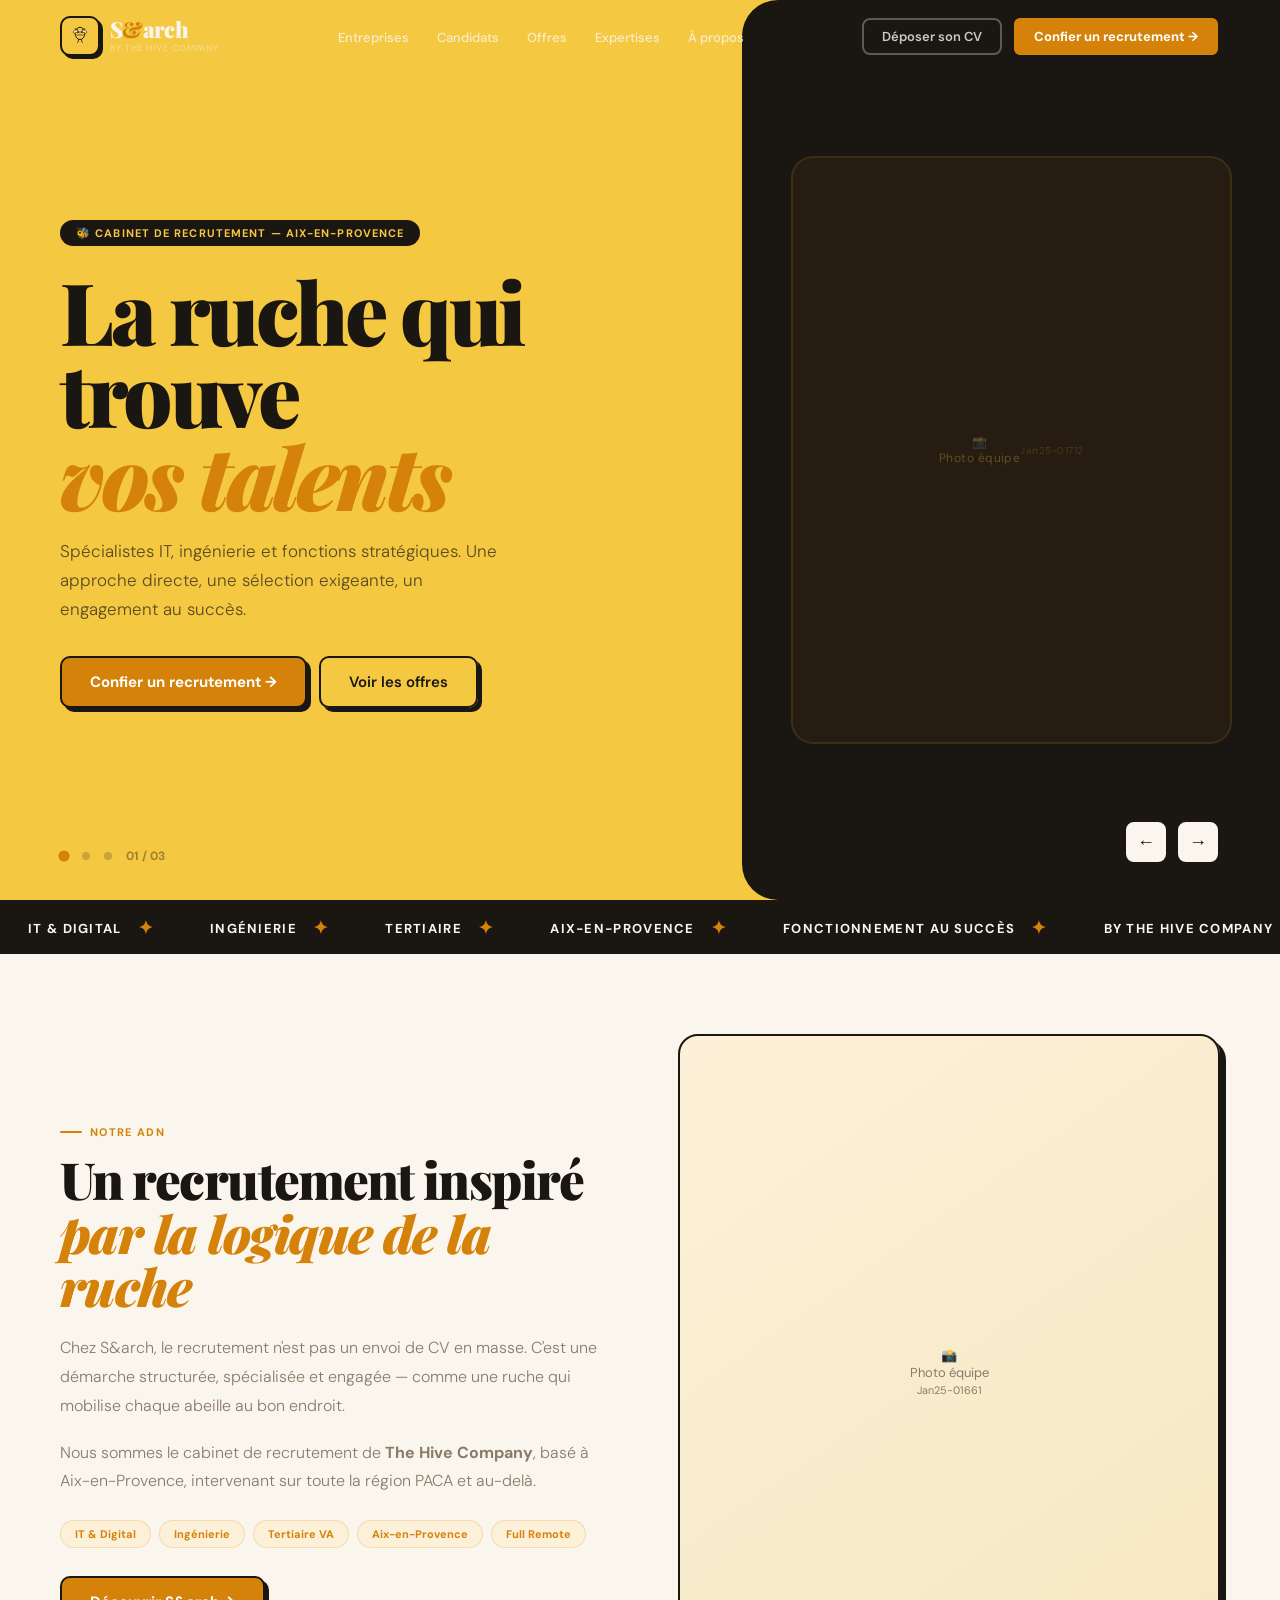
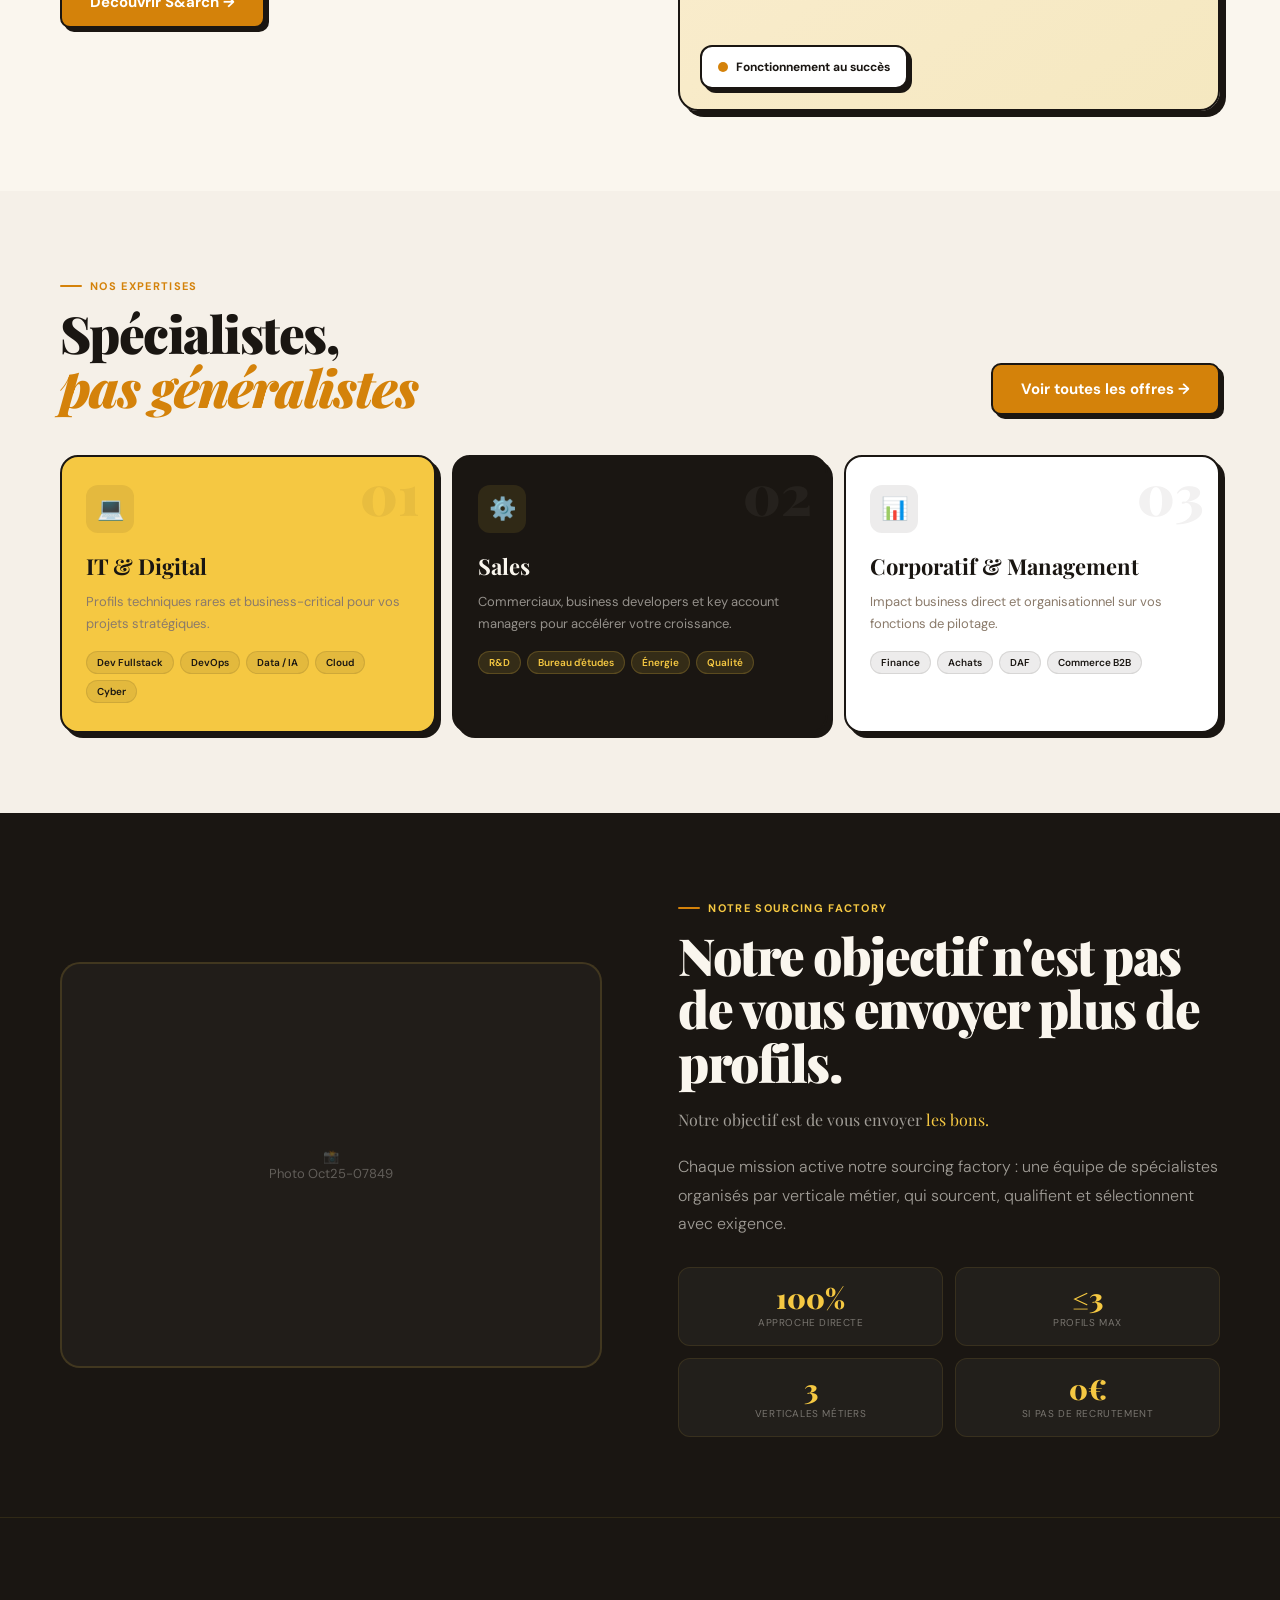
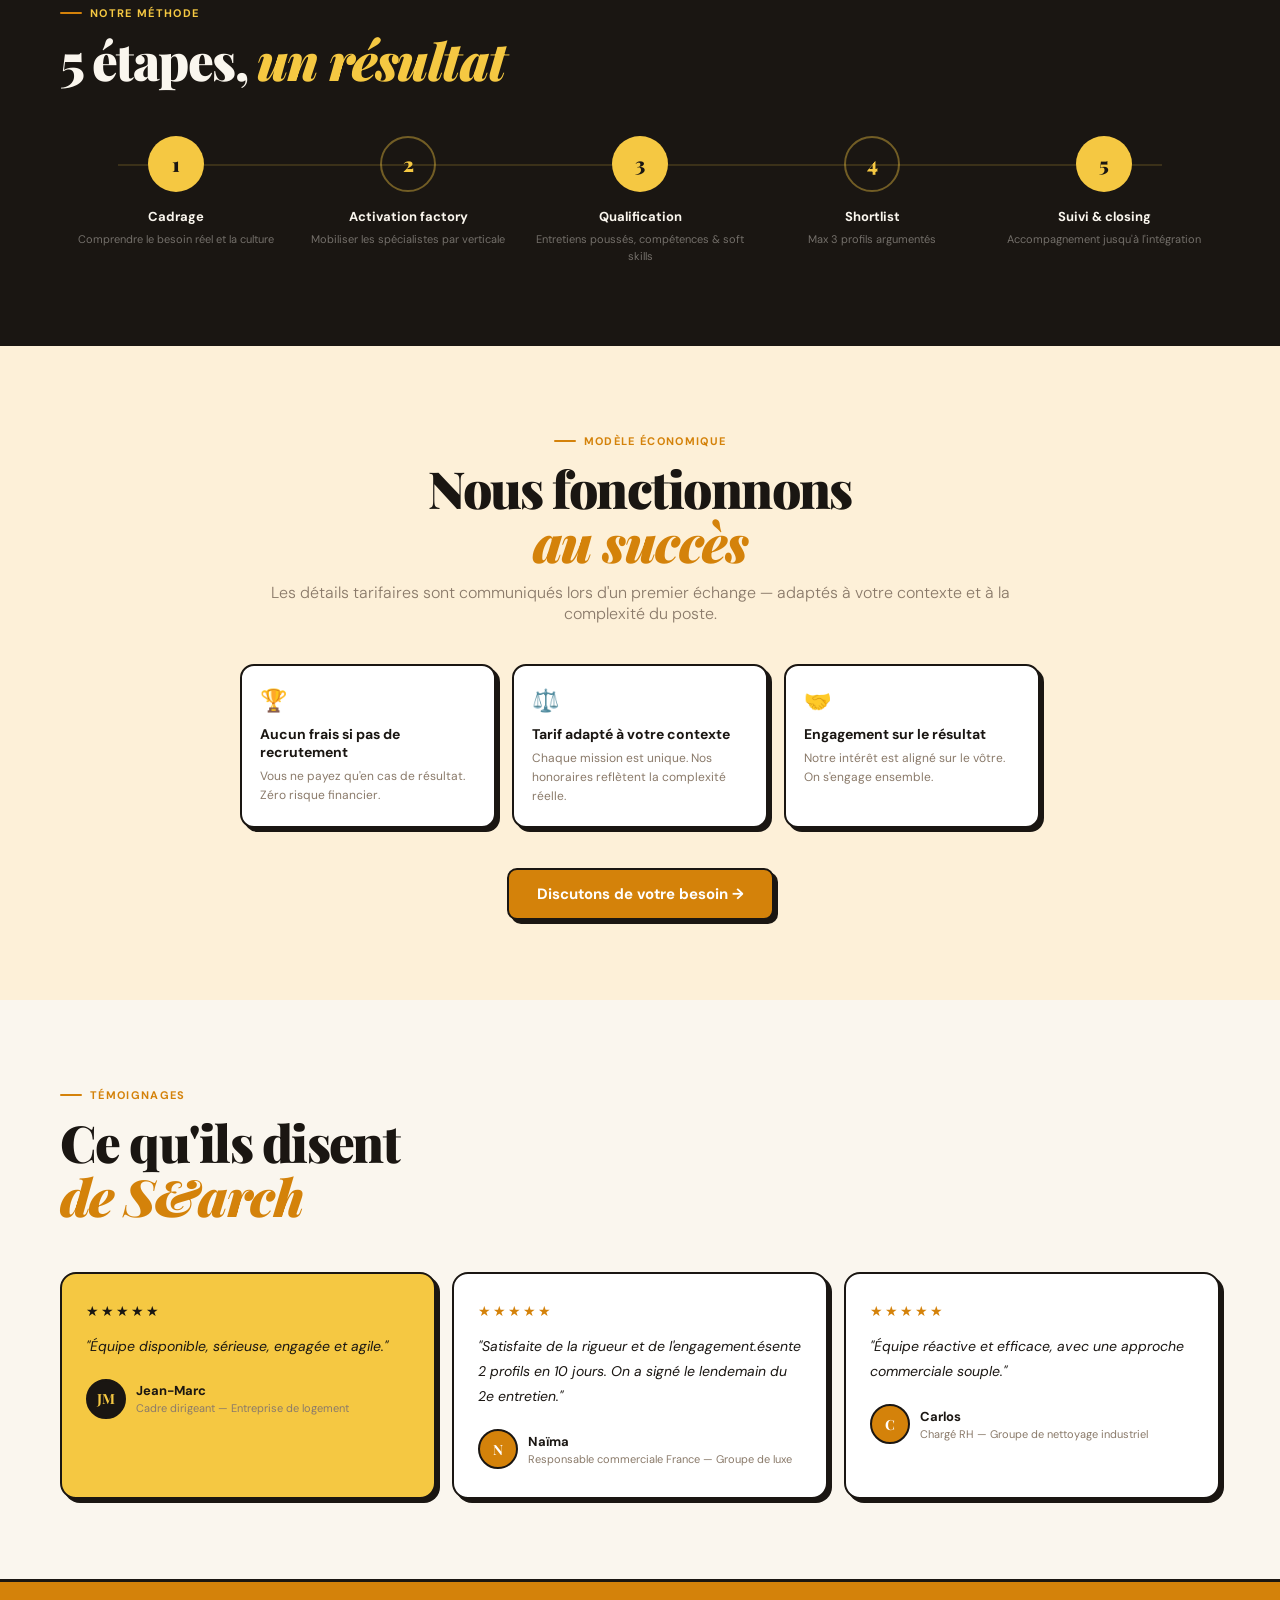
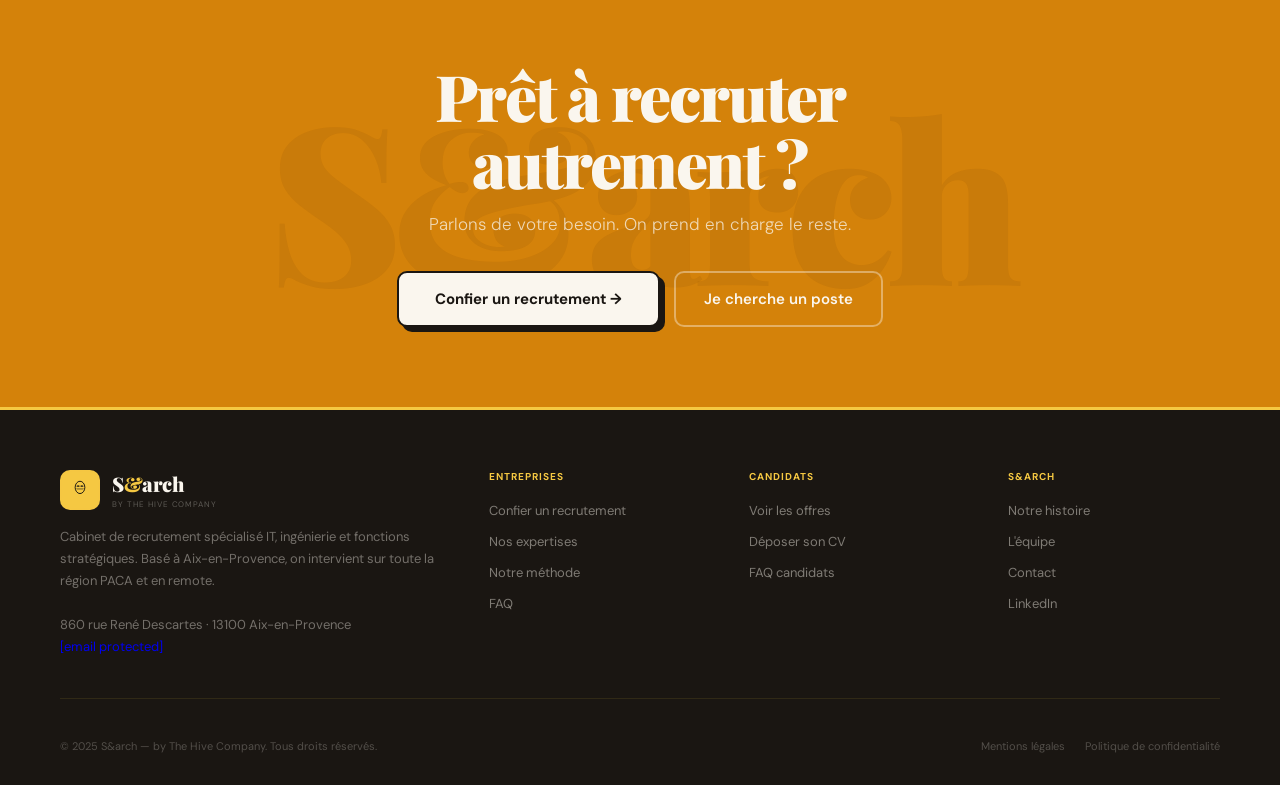
==== commit a02d5fec: "Avec Jeux 1" ====
--- a/index.html
+++ b/index.html
@@ -318,8 +318,8 @@
         </div>
       </div>
       <div class="stat-cards">
-        <div class="stat-card"><div class="stat-num">320+</div><div class="stat-info"><h4>Missions réalisées</h4><p>Depuis notre création</p></div></div>
-        <div class="stat-card"><div class="stat-num">96%</div><div class="stat-info"><h4>Taux de satisfaction</h4><p>Clients et candidats</p></div></div>
+        <div class="stat-card"><div class="stat-num">62+</div><div class="stat-info"><h4>Missions réalisées</h4><p>Depuis notre création</p></div></div>
+        <div class="stat-card"><div class="stat-num">98%</div><div class="stat-info"><h4>Taux de satisfaction</h4><p>Clients et candidats</p></div></div>
         <div class="stat-card"><div class="stat-num">12j</div><div class="stat-info"><h4>Délai moyen</h4><p>Brief → shortlist qualifiée</p></div></div>
       </div>
     </div>
@@ -380,6 +380,7 @@
     <span class="tk-item">by The Hive Company <span class="tk-sep">✦</span></span>
     <span class="tk-item">Sourcing Factory <span class="tk-sep">✦</span></span>
     <span class="tk-item">Approche directe <span class="tk-sep">✦</span></span>
+    <span class="tk-item">Let's BEEgin An Amazing Journey 🐝 <span class="tk-sep">✦</span></span>
     <span class="tk-item">IT &amp; Digital <span class="tk-sep">✦</span></span>
     <span class="tk-item">Ingénierie <span class="tk-sep">✦</span></span>
     <span class="tk-item">Tertiaire <span class="tk-sep">✦</span></span>
@@ -441,14 +442,14 @@
       <a href="expertises.html#ingenierie" class="exp-card ec-dark">
         <div class="exp-num">02</div>
         <div class="exp-ico">⚙️</div>
-        <h3>Ingénierie</h3>
-        <p>Parler métier, comprendre les environnements et les contraintes terrain.</p>
+        <h3>Sales</h3>
+        <p>Commerciaux, business developers et key account managers pour accélérer votre croissance.</p>
         <div class="exp-tags"><span class="exp-tag">R&amp;D</span><span class="exp-tag">Bureau d'études</span><span class="exp-tag">Énergie</span><span class="exp-tag">Qualité</span></div>
       </a>
       <a href="expertises.html#tertiaire" class="exp-card ec-white">
         <div class="exp-num">03</div>
         <div class="exp-ico">📊</div>
-        <h3>Tertiaire VA</h3>
+        <h3>Corporatif &amp; Management</h3>
         <p>Impact business direct et organisationnel sur vos fonctions de pilotage.</p>
         <div class="exp-tags"><span class="exp-tag">Finance</span><span class="exp-tag">Achats</span><span class="exp-tag">DAF</span><span class="exp-tag">Commerce B2B</span></div>
       </a>
@@ -517,18 +518,18 @@
     <div class="testi-grid">
       <div class="testi-card tc-y">
         <div class="testi-stars">★★★★★</div>
-        <p class="testi-q">"S&amp;arch a trouvé notre Directeur Technique en 3 semaines. Profil parfait, intégration réussie. Un niveau d'exigence rare."</p>
-        <div class="testi-auth"><div class="testi-av">AM</div><div><div class="testi-name">Antoine Moreau</div><div class="testi-role">CEO — Scale-up SaaS, Aix-en-Provence</div></div></div>
+        <p class="testi-q">"Équipe disponible, sérieuse, engagée et agile."</p>
+        <div class="testi-auth"><div class="testi-av">JM</div><div><div class="testi-name">Jean-Marc</div><div class="testi-role">Cadre dirigeant — Entreprise de logement</div></div></div>
       </div>
       <div class="testi-card">
         <div class="testi-stars">★★★★★</div>
-        <p class="testi-q">"4 mois de galère avec d'autres cabinets. S&amp;arch nous présente 2 profils en 10 jours. On a signé le lendemain du 2e entretien."</p>
-        <div class="testi-auth"><div class="testi-av">SL</div><div><div class="testi-name">Sophie Laurent</div><div class="testi-role">Head of Engineering — PME industrielle</div></div></div>
+        <p class="testi-q">"Satisfaite de la rigueur et de l'engagement.ésente 2 profils en 10 jours. On a signé le lendemain du 2e entretien."</p>
+        <div class="testi-auth"><div class="testi-av">N</div><div><div class="testi-name">Naïma</div><div class="testi-role">Responsable commerciale France — Groupe de luxe</div></div></div>
       </div>
       <div class="testi-card">
         <div class="testi-stars">★★★★★</div>
-        <p class="testi-q">"Pas de spam. Une compréhension fine de nos enjeux et une shortlist directement exploitable. On repartira avec eux."</p>
-        <div class="testi-auth"><div class="testi-av">PD</div><div><div class="testi-name">Pierre Durand</div><div class="testi-role">DRH — Groupe industriel PACA</div></div></div>
+        <p class="testi-q">"Équipe réactive et efficace, avec une approche commerciale souple."</p>
+        <div class="testi-auth"><div class="testi-av">C</div><div><div class="testi-name">Carlos</div><div class="testi-role">Chargé RH — Groupe de nettoyage industriel</div></div></div>
       </div>
     </div>
   </div>
@@ -562,7 +563,7 @@
           </div>
           <div><div class="ft-name">S<span>&</span>arch</div><span class="ft-sub">by The Hive Company</span></div>
         </a>
-        <p class="ft-desc">Cabinet de recrutement spécialisé IT, ingénierie et fonctions stratégiques. Basé à Aix-en-Provence, on intervient sur toute la région PACA et en remote.<br><br>860 rue René Descartes · 13100 Aix-en-Provence<br>contact@search-hive.fr</p>
+        <p class="ft-desc">Cabinet de recrutement spécialisé IT, ingénierie et fonctions stratégiques. Basé à Aix-en-Provence, on intervient sur toute la région PACA et en remote.<br><br>860 rue René Descartes · 13100 Aix-en-Provence<br><a href="/cdn-cgi/l/email-protection" class="__cf_email__" data-cfemail="74171b1a001517003407111506171c591c1d02115a1206">[email&#160;protected]</a></p>
       </div>
       <div class="ft-col"><h5>Entreprises</h5><ul><li><a href="contact.html">Confier un recrutement</a></li><li><a href="expertises.html">Nos expertises</a></li><li><a href="entreprises.html#methode">Notre méthode</a></li><li><a href="entreprises.html#faq">FAQ</a></li></ul></div>
       <div class="ft-col"><h5>Candidats</h5><ul><li><a href="offres.html">Voir les offres</a></li><li><a href="candidats.html#deposer">Déposer son CV</a></li><li><a href="candidats.html#faq">FAQ candidats</a></li></ul></div>
@@ -575,7 +576,7 @@
   </div>
 </footer>
 
-<script>
+<script data-cfasync="false" src="/cdn-cgi/scripts/5c5dd728/cloudflare-static/email-decode.min.js"></script><script>
 // NAV
 const nav=document.getElementById('nav');
 window.addEventListener('scroll',()=>nav.classList.toggle('scrolled',scrollY>40));
@@ -613,13 +614,4 @@
   for(let i=0;i<N;i++){const pb=document.getElementById('pb'+i);if(pb)pb.style.width='0'}
   timer=setInterval(()=>{
     prog+=(STEP/DUR)*100;
-    const pb=document.getElementById('pb'+cur);
-    if(pb)pb.style.width=Math.min(prog,100)+'%';
-    if(prog>=100)next();
-  },STEP);
-}
-resetProg();
-document.addEventListener('keydown',e=>{if(e.key==='ArrowRight')next();if(e.key==='ArrowLeft')prev()});
-</script>
-</body>
-</html>
+    const pb=document.getElementById('pb'+cur
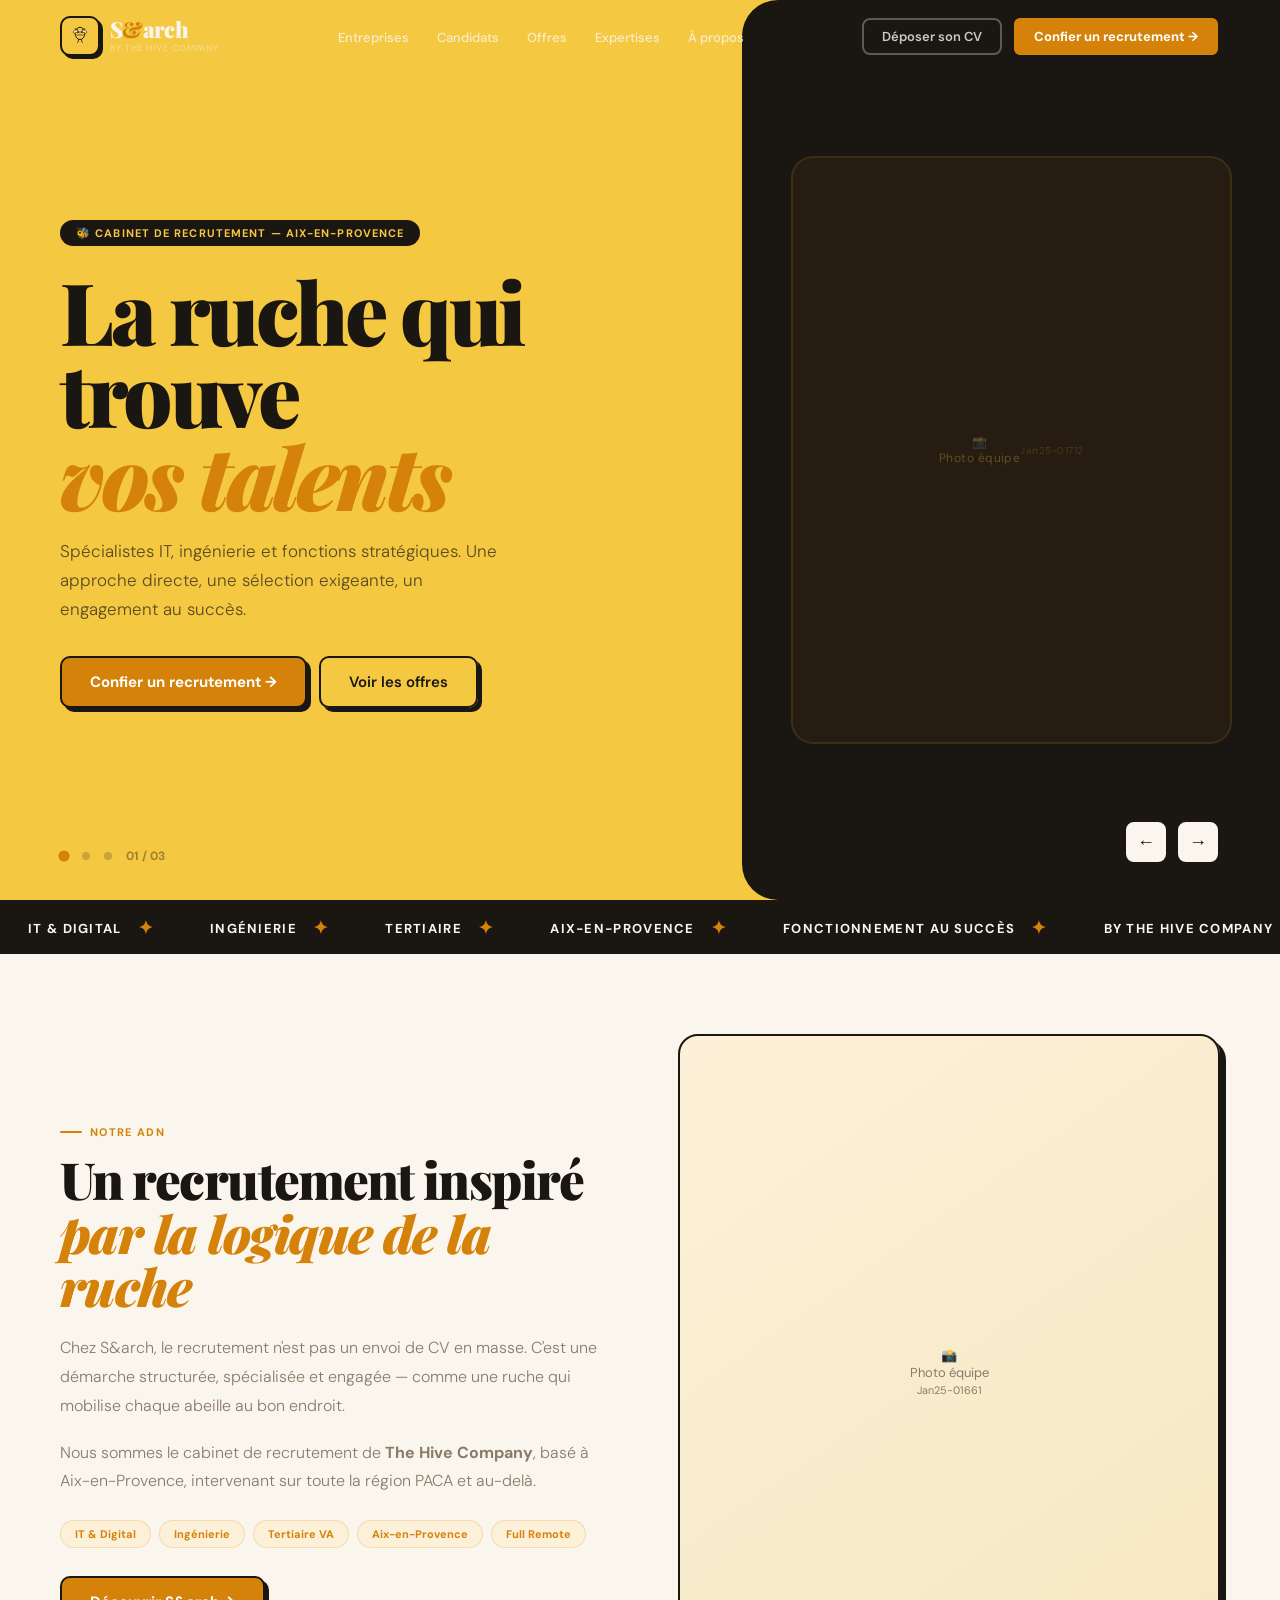
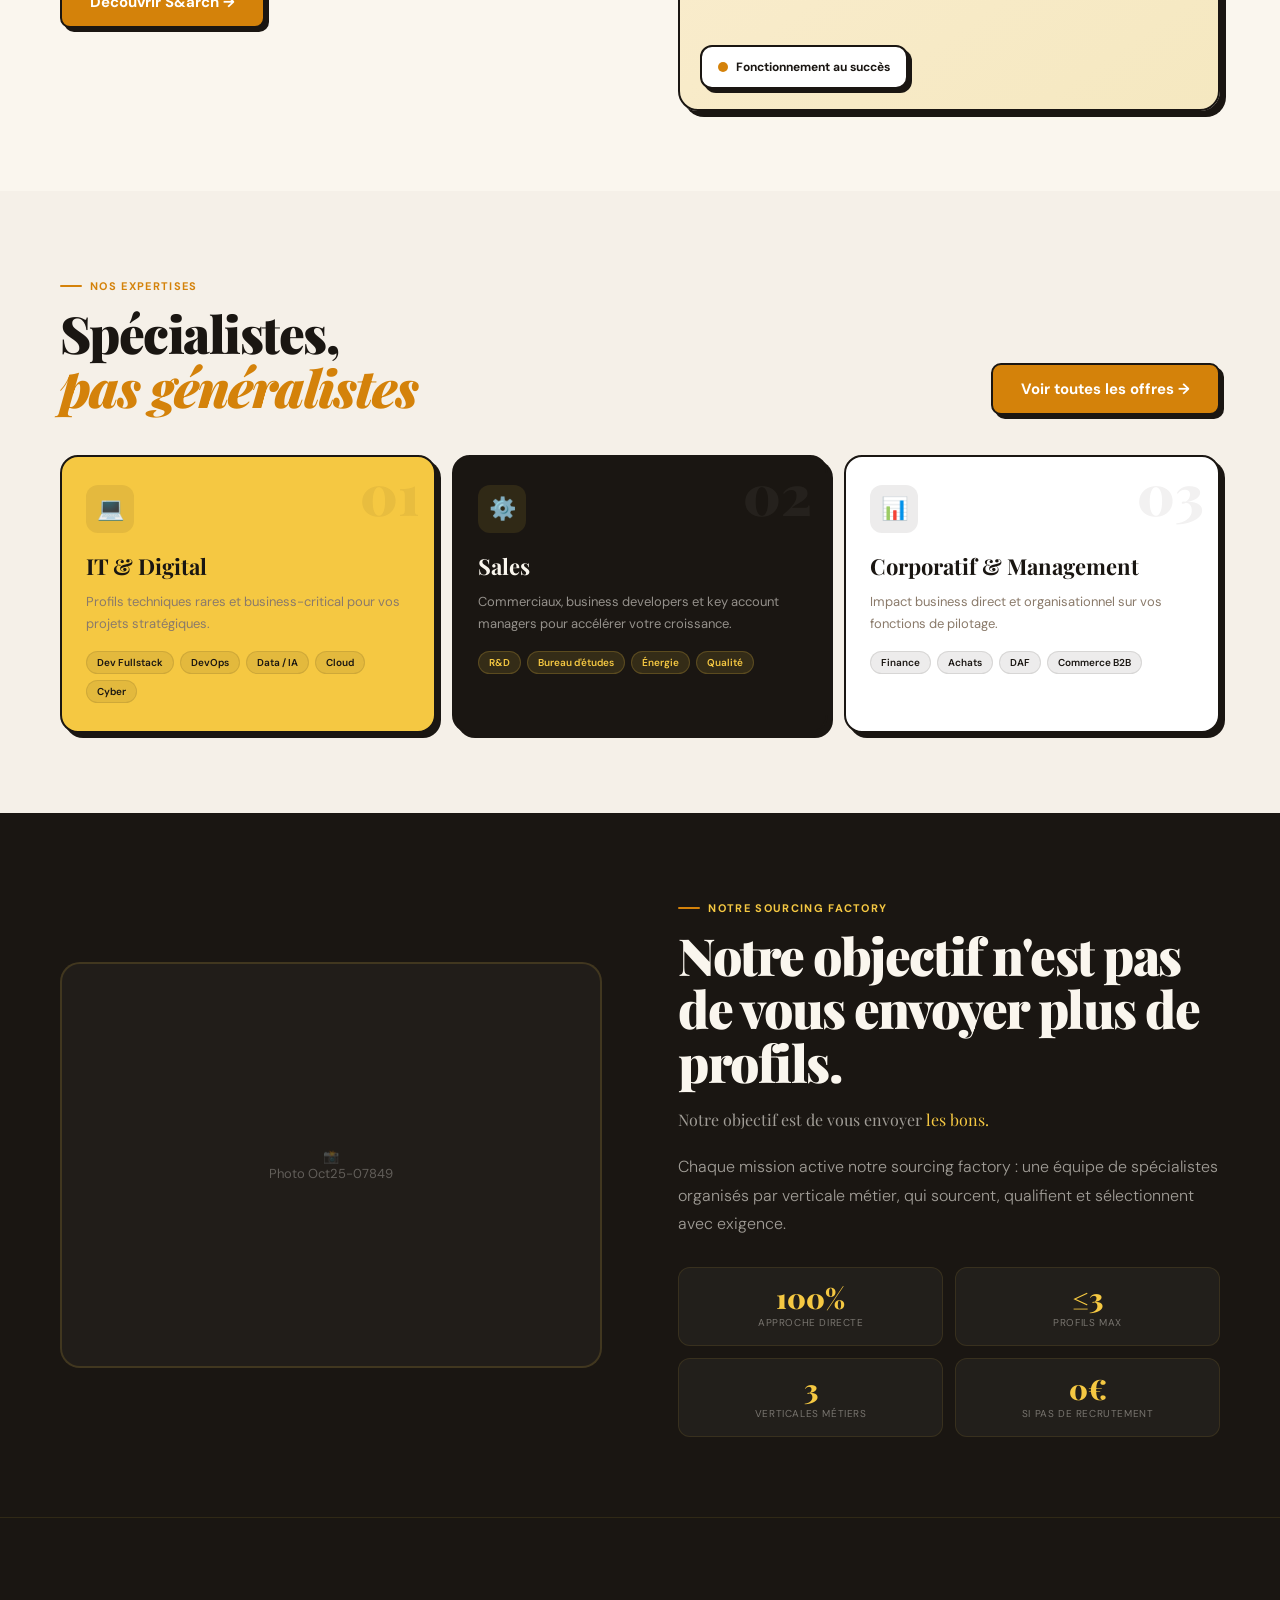
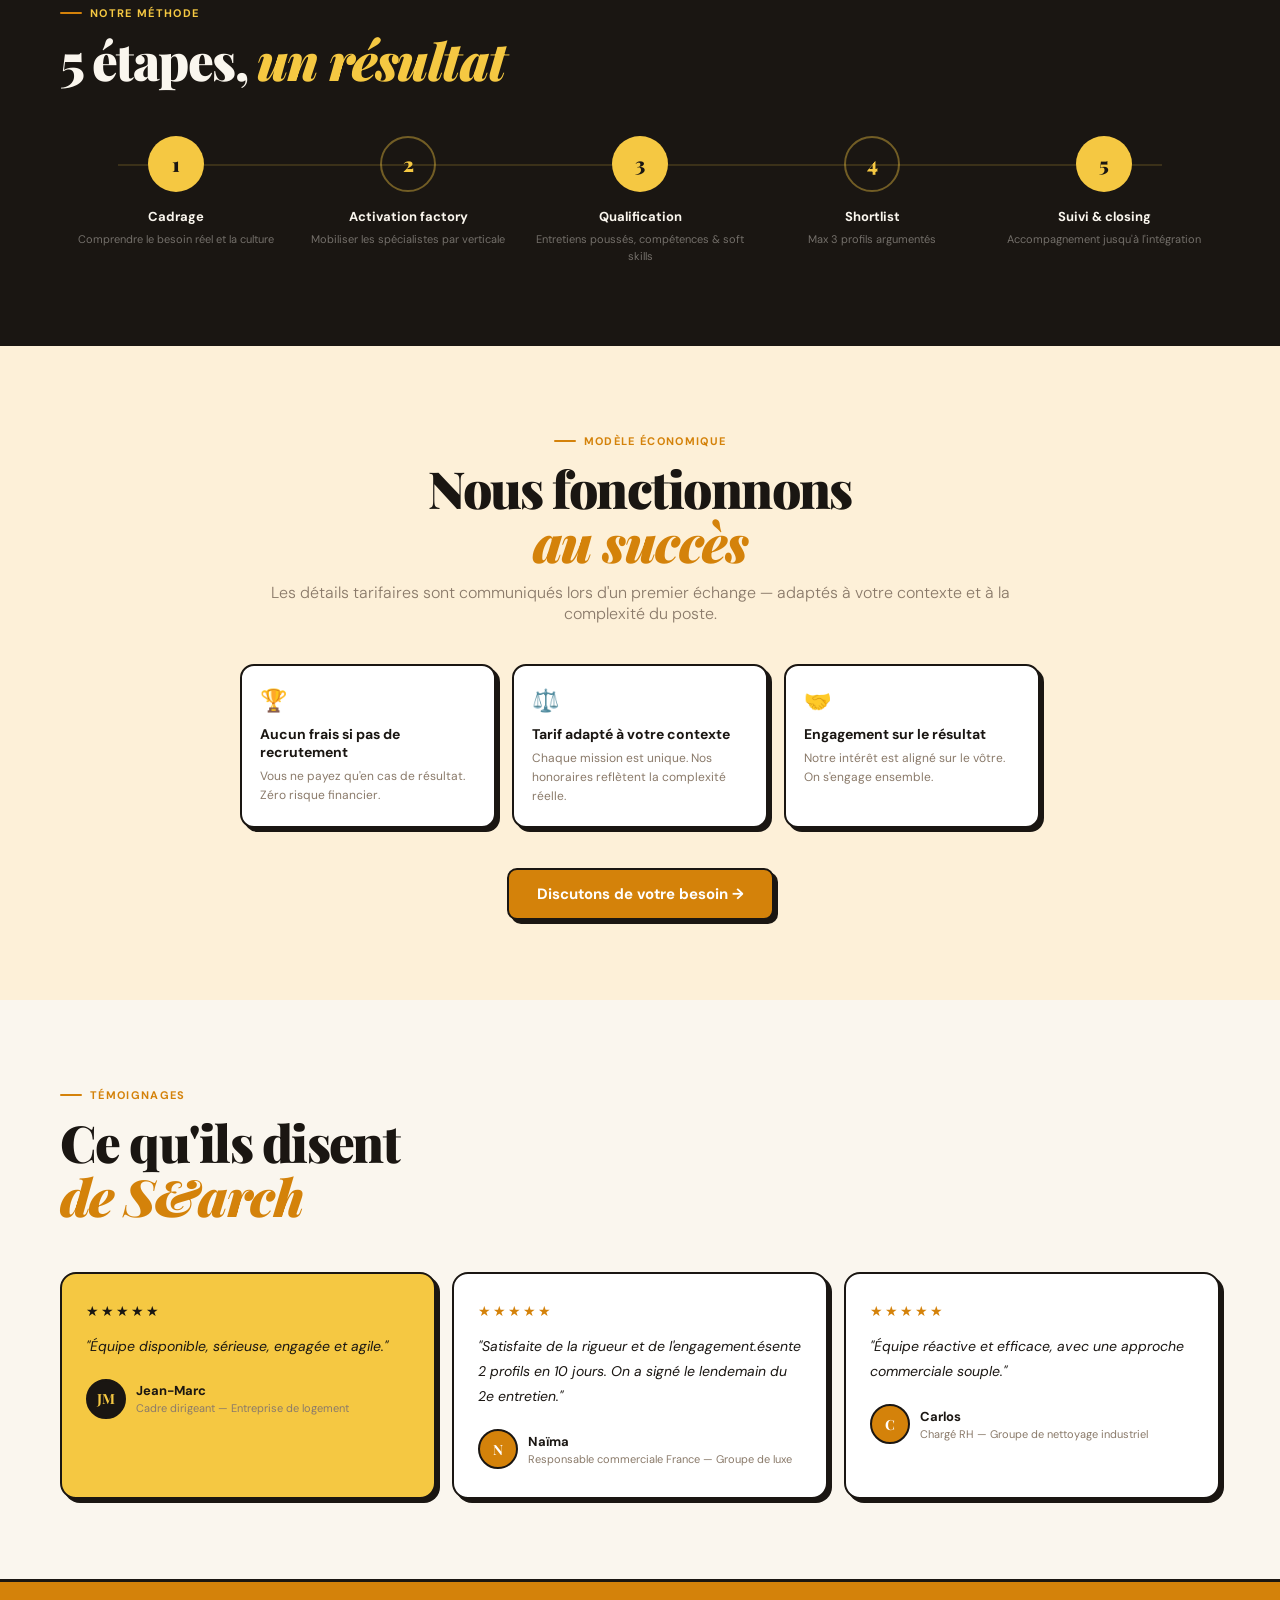
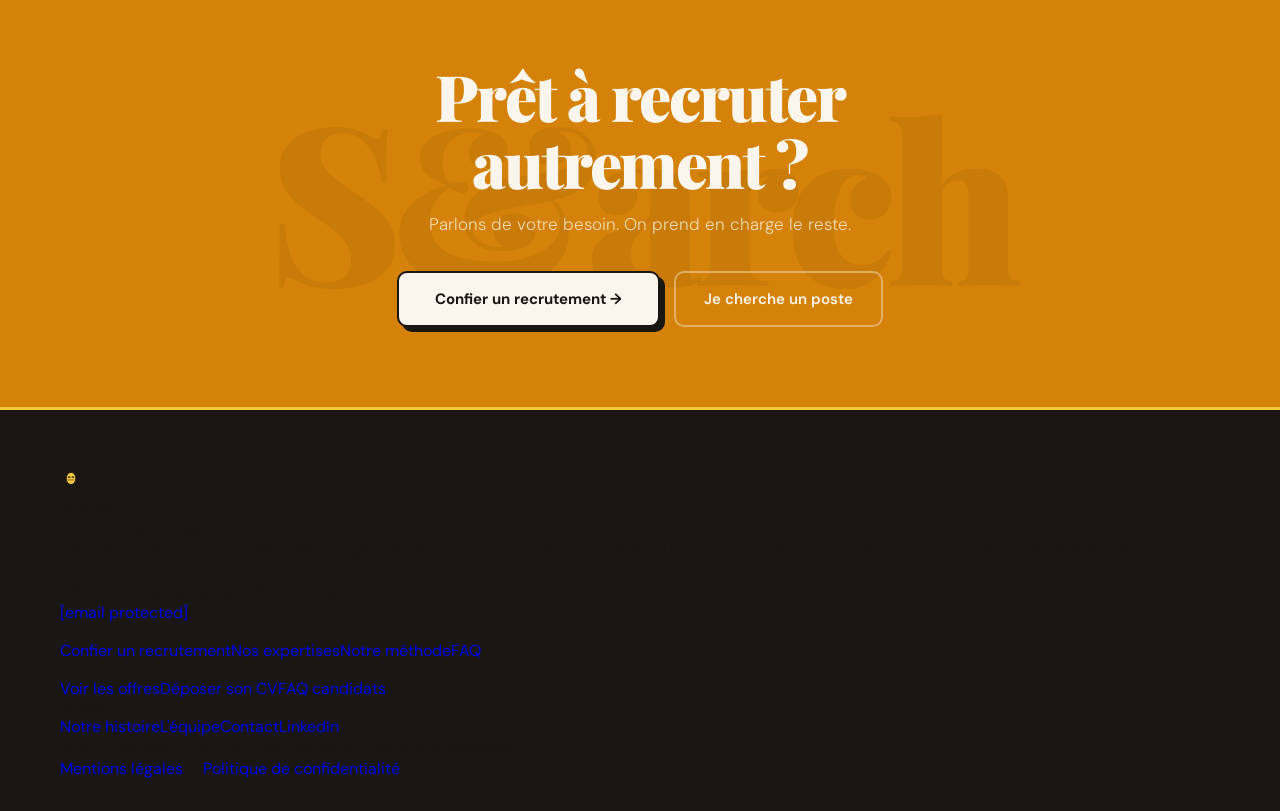
==== commit 1e7294e9: "With Game 2" ====
--- a/index.html
+++ b/index.html
@@ -549,29 +549,22 @@
 
 <!-- FOOTER -->
 <footer>
-  <div class="wrap">
-    <div class="ft-top">
+  <div class="container">
+    <div class="footer__top">
       <div>
-        <a href="index.html" class="ft-logo" style="text-decoration:none">
-          <div class="ft-bee">
-            <svg width="22" height="22" viewBox="0 0 34 34" fill="none">
-              <ellipse cx="17" cy="13" rx="7.5" ry="9.5" fill="#F5C842" stroke="#1A1612" stroke-width="1.5"/>
-              <rect x="11" y="10" width="12" height="2.5" rx="1.25" fill="#1A1612" opacity="0.35"/>
-              <rect x="11" y="14" width="12" height="2.5" rx="1.25" fill="#1A1612" opacity="0.35"/>
-              <circle cx="14" cy="11" r="1.3" fill="#1A1612"/><circle cx="20" cy="11" r="1.3" fill="#1A1612"/>
-            </svg>
-          </div>
-          <div><div class="ft-name">S<span>&</span>arch</div><span class="ft-sub">by The Hive Company</span></div>
-        </a>
-        <p class="ft-desc">Cabinet de recrutement spécialisé IT, ingénierie et fonctions stratégiques. Basé à Aix-en-Provence, on intervient sur toute la région PACA et en remote.<br><br>860 rue René Descartes · 13100 Aix-en-Provence<br><a href="/cdn-cgi/l/email-protection" class="__cf_email__" data-cfemail="74171b1a001517003407111506171c591c1d02115a1206">[email&#160;protected]</a></p>
-      </div>
-      <div class="ft-col"><h5>Entreprises</h5><ul><li><a href="contact.html">Confier un recrutement</a></li><li><a href="expertises.html">Nos expertises</a></li><li><a href="entreprises.html#methode">Notre méthode</a></li><li><a href="entreprises.html#faq">FAQ</a></li></ul></div>
-      <div class="ft-col"><h5>Candidats</h5><ul><li><a href="offres.html">Voir les offres</a></li><li><a href="candidats.html#deposer">Déposer son CV</a></li><li><a href="candidats.html#faq">FAQ candidats</a></li></ul></div>
-      <div class="ft-col"><h5>S&amp;arch</h5><ul><li><a href="a-propos.html">Notre histoire</a></li><li><a href="a-propos.html#equipe">L'équipe</a></li><li><a href="contact.html">Contact</a></li><li><a href="#" target="_blank">LinkedIn</a></li></ul></div>
-    </div>
-    <div class="ft-bot">
+        <div class="footer__logo">
+          <div class="footer__bee"><svg width="22" height="22" viewBox="0 0 34 34" fill="none"><ellipse cx="17" cy="13" rx="7.5" ry="9.5" fill="#F5C842" stroke="#1A1612" stroke-width="1.5"/><rect x="11" y="10" width="12" height="2.5" rx="1.25" fill="#1A1612" opacity="0.3"/><rect x="11" y="14" width="12" height="2.5" rx="1.25" fill="#1A1612" opacity="0.3"/><circle cx="14" cy="11" r="1.3" fill="#1A1612"/><circle cx="20" cy="11" r="1.3" fill="#1A1612"/></svg></div>
+          <div><div class="footer__brand-name">S<span>&amp;</span>arch</div><span class="footer__brand-sub">by The Hive Company</span></div>
+        </div>
+        <p class="footer__desc">Cabinet de recrutement spécialisé IT, ingénierie et fonctions stratégiques. Basé à Aix-en-Provence, on intervient sur toute la région PACA et en remote.<br><br>860 rue René Descartes · 13100 Aix-en-Provence<br><a href="/cdn-cgi/l/email-protection" class="__cf_email__" data-cfemail="72111d1c061311063201171300111a5f1a1b04175c1400">[email&#160;protected]</a></p>
+      </div>
+      <div class="footer__col"><h5>Entreprises</h5><a href="contact.html">Confier un recrutement</a><a href="expertises.html">Nos expertises</a><a href="entreprises.html">Notre méthode</a><a href="entreprises.html#faq">FAQ</a></div>
+      <div class="footer__col"><h5>Candidats</h5><a href="offres.html">Voir les offres</a><a href="candidats.html">Déposer son CV</a><a href="candidats.html#faq">FAQ candidats</a></div>
+      <div class="footer__col"><h5>S&amp;arch</h5><a href="a-propos.html">Notre histoire</a><a href="a-propos.html#equipe">L'équipe</a><a href="contact.html">Contact</a><a href="https://www.linkedin.com/company/the-hive-company" target="_blank" rel="noopener">LinkedIn</a></div>
+    </div>
+    <div class="footer__bottom">
       <p>© 2025 S&amp;arch — by The Hive Company. Tous droits réservés.</p>
-      <div style="display:flex;gap:20px"><a href="#">Mentions légales</a><a href="#">Politique de confidentialité</a></div>
+      <div style="display:flex;gap:20px"><a href="contact.html">Mentions légales</a><a href="contact.html">Politique de confidentialité</a></div>
     </div>
   </div>
 </footer>
